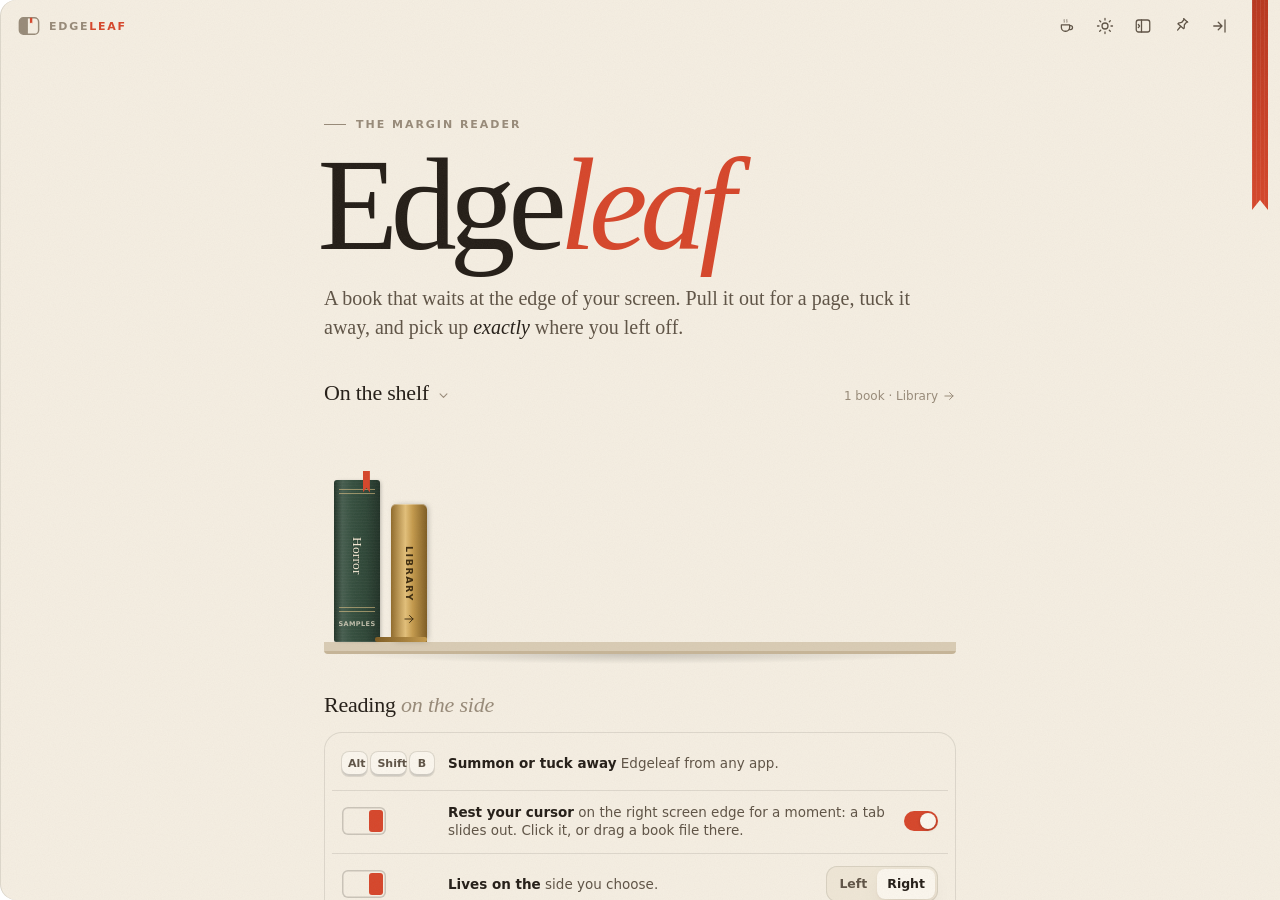
==== demo/index.html @ 9bbd7984 "Update the download page" ====
<!doctype html>
<html lang="en" data-theme="paper" data-side="right">
  <head>
    <meta charset="UTF-8" />
    <meta name="viewport" content="width=device-width, initial-scale=1.0, maximum-scale=1.0, user-scalable=no, viewport-fit=cover" />
    <title>Edgeleaf</title>
    <script type="module" crossorigin src="./assets/main-D2aW_k7X.js"></script>
    <link rel="modulepreload" crossorigin href="./assets/rolldown-runtime-pP25SEvz.js">
    <link rel="modulepreload" crossorigin href="./assets/core-C9VaBKBY.js">
    <link rel="modulepreload" crossorigin href="./assets/storage-C7EAXqSk.js">
    <link rel="modulepreload" crossorigin href="./assets/formats-CmcJKh4X.js">
    <link rel="modulepreload" crossorigin href="./assets/dom-D9l9Ei25.js">
    <link rel="modulepreload" crossorigin href="./assets/about-C8bL1WSp.js">
    <link rel="modulepreload" crossorigin href="./assets/patron-Dnw6LxC4.js">
    <link rel="modulepreload" crossorigin href="./assets/icons-CQrTXC9j.js">
    <link rel="modulepreload" crossorigin href="./assets/sheet-BATrugT4.js">
    <link rel="modulepreload" crossorigin href="./assets/notes-C8BKsj78.js">
    <link rel="modulepreload" crossorigin href="./assets/stats-By4av2rz.js">
    <link rel="modulepreload" crossorigin href="./assets/touch-BiBDGWhZ.js">
    <link rel="modulepreload" crossorigin href="./assets/details-BLlcGK8v.js">
    <link rel="modulepreload" crossorigin href="./assets/settings-DjMs1Lae.js">
    <link rel="modulepreload" crossorigin href="./assets/ambient-C2qj6bxr.js">
    <link rel="modulepreload" crossorigin href="./assets/edits-D3hLb9QR.js">
    <link rel="stylesheet" crossorigin href="./assets/main-reqnDxRO.css">
  </head>
  <body>
    <div class="app">
      <div class="view view-home"></div>
      <div class="view view-library" hidden></div>
      <div class="view view-reader" hidden></div>
      <div class="veil" aria-hidden="true">
        <div class="veil-frame">
          <div class="veil-book"><span></span><span></span><span></span></div>
          <div class="veil-title">Let go to shelve it</div>
          <div class="veil-sub">EPUB · PDF · TXT</div>
        </div>
      </div>
      <div class="toasts"></div>
      <div class="grip" title="Drag to resize · double-click for ⅓"><span class="grip-label"></span></div>
    </div>
  </body>
</html>
---- demo/assets/main-reqnDxRO.css ----
@font-face{font-family:Fraunces Variable;font-style:normal;font-display:swap;font-weight:100 900;src:url(./fraunces-vietnamese-full-normal-7BpKI3vF.woff2)format("woff2-variations");unicode-range:U+102-103,U+110-111,U+128-129,U+168-169,U+1A0-1A1,U+1AF-1B0,U+300-301,U+303-304,U+308-309,U+323,U+329,U+1EA0-1EF9,U+20AB}@font-face{font-family:Fraunces Variable;font-style:normal;font-display:swap;font-weight:100 900;src:url(./fraunces-latin-ext-full-normal-YHFkNujK.woff2)format("woff2-variations");unicode-range:U+100-2BA,U+2BD-2C5,U+2C7-2CC,U+2CE-2D7,U+2DD-2FF,U+304,U+308,U+329,U+1D00-1DBF,U+1E00-1E9F,U+1EF2-1EFF,U+2020,U+20A0-20AB,U+20AD-20C0,U+2113,U+2C60-2C7F,U+A720-A7FF}@font-face{font-family:Fraunces Variable;font-style:normal;font-display:swap;font-weight:100 900;src:url(./fraunces-latin-full-normal-CFFu7zhK.woff2)format("woff2-variations");unicode-range:U+??,U+131,U+152-153,U+2BB-2BC,U+2C6,U+2DA,U+2DC,U+304,U+308,U+329,U+2000-206F,U+20AC,U+2122,U+2191,U+2193,U+2212,U+2215,U+FEFF,U+FFFD}@font-face{font-family:Fraunces Variable;font-style:italic;font-display:swap;font-weight:100 900;src:url(./fraunces-vietnamese-full-italic-BHALq22K.woff2)format("woff2-variations");unicode-range:U+102-103,U+110-111,U+128-129,U+168-169,U+1A0-1A1,U+1AF-1B0,U+300-301,U+303-304,U+308-309,U+323,U+329,U+1EA0-1EF9,U+20AB}@font-face{font-family:Fraunces Variable;font-style:italic;font-display:swap;font-weight:100 900;src:url(./fraunces-latin-ext-full-italic-B8-t4Nou.woff2)format("woff2-variations");unicode-range:U+100-2BA,U+2BD-2C5,U+2C7-2CC,U+2CE-2D7,U+2DD-2FF,U+304,U+308,U+329,U+1D00-1DBF,U+1E00-1E9F,U+1EF2-1EFF,U+2020,U+20A0-20AB,U+20AD-20C0,U+2113,U+2C60-2C7F,U+A720-A7FF}@font-face{font-family:Fraunces Variable;font-style:italic;font-display:swap;font-weight:100 900;src:url(./fraunces-latin-full-italic-D2JnYqd-.woff2)format("woff2-variations");unicode-range:U+??,U+131,U+152-153,U+2BB-2BC,U+2C6,U+2DA,U+2DC,U+304,U+308,U+329,U+2000-206F,U+20AC,U+2122,U+2191,U+2193,U+2212,U+2215,U+FEFF,U+FFFD}@font-face{font-family:Literata Variable;font-style:normal;font-display:swap;font-weight:200 900;src:url(./literata-cyrillic-ext-wght-normal-CGKlZYBf.woff2)format("woff2-variations");unicode-range:U+460-52F,U+1C80-1C8A,U+20B4,U+2DE0-2DFF,U+A640-A69F,U+FE2E-FE2F}@font-face{font-family:Literata Variable;font-style:normal;font-display:swap;font-weight:200 900;src:url(./literata-cyrillic-wght-normal-DLqwHbi6.woff2)format("woff2-variations");unicode-range:U+301,U+400-45F,U+490-491,U+4B0-4B1,U+2116}@font-face{font-family:Literata Variable;font-style:normal;font-display:swap;font-weight:200 900;src:url(./literata-greek-ext-wght-normal-e3e57Shi.woff2)format("woff2-variations");unicode-range:U+1F??}@font-face{font-family:Literata Variable;font-style:normal;font-display:swap;font-weight:200 900;src:url(./literata-greek-wght-normal-CO1l-giJ.woff2)format("woff2-variations");unicode-range:U+370-377,U+37A-37F,U+384-38A,U+38C,U+38E-3A1,U+3A3-3FF}@font-face{font-family:Literata Variable;font-style:normal;font-display:swap;font-weight:200 900;src:url(./literata-vietnamese-wght-normal-LcSrhZ7T.woff2)format("woff2-variations");unicode-range:U+102-103,U+110-111,U+128-129,U+168-169,U+1A0-1A1,U+1AF-1B0,U+300-301,U+303-304,U+308-309,U+323,U+329,U+1EA0-1EF9,U+20AB}@font-face{font-family:Literata Variable;font-style:normal;font-display:swap;font-weight:200 900;src:url(./literata-latin-ext-wght-normal-BnEbWgdZ.woff2)format("woff2-variations");unicode-range:U+100-2BA,U+2BD-2C5,U+2C7-2CC,U+2CE-2D7,U+2DD-2FF,U+304,U+308,U+329,U+1D00-1DBF,U+1E00-1E9F,U+1EF2-1EFF,U+2020,U+20A0-20AB,U+20AD-20C0,U+2113,U+2C60-2C7F,U+A720-A7FF}@font-face{font-family:Literata Variable;font-style:normal;font-display:swap;font-weight:200 900;src:url(./literata-latin-wght-normal-DLxlUchJ.woff2)format("woff2-variations");unicode-range:U+??,U+131,U+152-153,U+2BB-2BC,U+2C6,U+2DA,U+2DC,U+304,U+308,U+329,U+2000-206F,U+20AC,U+2122,U+2191,U+2193,U+2212,U+2215,U+FEFF,U+FFFD}@font-face{font-family:Literata Variable;font-style:italic;font-display:swap;font-weight:200 900;src:url(./literata-cyrillic-ext-wght-italic-DrMGjC4f.woff2)format("woff2-variations");unicode-range:U+460-52F,U+1C80-1C8A,U+20B4,U+2DE0-2DFF,U+A640-A69F,U+FE2E-FE2F}@font-face{font-family:Literata Variable;font-style:italic;font-display:swap;font-weight:200 900;src:url(./literata-cyrillic-wght-italic-C2hF6zFe.woff2)format("woff2-variations");unicode-range:U+301,U+400-45F,U+490-491,U+4B0-4B1,U+2116}@font-face{font-family:Literata Variable;font-style:italic;font-display:swap;font-weight:200 900;src:url(./literata-greek-ext-wght-italic-f6xT_0ee.woff2)format("woff2-variations");unicode-range:U+1F??}@font-face{font-family:Literata Variable;font-style:italic;font-display:swap;font-weight:200 900;src:url(./literata-greek-wght-italic-9BAkQpca.woff2)format("woff2-variations");unicode-range:U+370-377,U+37A-37F,U+384-38A,U+38C,U+38E-3A1,U+3A3-3FF}@font-face{font-family:Literata Variable;font-style:italic;font-display:swap;font-weight:200 900;src:url(./literata-vietnamese-wght-italic-LyOFdRXZ.woff2)format("woff2-variations");unicode-range:U+102-103,U+110-111,U+128-129,U+168-169,U+1A0-1A1,U+1AF-1B0,U+300-301,U+303-304,U+308-309,U+323,U+329,U+1EA0-1EF9,U+20AB}@font-face{font-family:Literata Variable;font-style:italic;font-display:swap;font-weight:200 900;src:url(./literata-latin-ext-wght-italic-CC1SwlwQ.woff2)format("woff2-variations");unicode-range:U+100-2BA,U+2BD-2C5,U+2C7-2CC,U+2CE-2D7,U+2DD-2FF,U+304,U+308,U+329,U+1D00-1DBF,U+1E00-1E9F,U+1EF2-1EFF,U+2020,U+20A0-20AB,U+20AD-20C0,U+2113,U+2C60-2C7F,U+A720-A7FF}@font-face{font-family:Literata Variable;font-style:italic;font-display:swap;font-weight:200 900;src:url(./literata-latin-wght-italic-Bm_GJfSc.woff2)format("woff2-variations");unicode-range:U+??,U+131,U+152-153,U+2BB-2BC,U+2C6,U+2DA,U+2DC,U+304,U+308,U+329,U+2000-206F,U+20AC,U+2122,U+2191,U+2193,U+2212,U+2215,U+FEFF,U+FFFD}@font-face{font-family:Newsreader Variable;font-style:normal;font-display:swap;font-weight:200 800;src:url(./newsreader-vietnamese-wght-normal-Czsa-EzN.woff2)format("woff2-variations");unicode-range:U+102-103,U+110-111,U+128-129,U+168-169,U+1A0-1A1,U+1AF-1B0,U+300-301,U+303-304,U+308-309,U+323,U+329,U+1EA0-1EF9,U+20AB}@font-face{font-family:Newsreader Variable;font-style:normal;font-display:swap;font-weight:200 800;src:url(./newsreader-latin-ext-wght-normal-C-3rgBeH.woff2)format("woff2-variations");unicode-range:U+100-2BA,U+2BD-2C5,U+2C7-2CC,U+2CE-2D7,U+2DD-2FF,U+304,U+308,U+329,U+1D00-1DBF,U+1E00-1E9F,U+1EF2-1EFF,U+2020,U+20A0-20AB,U+20AD-20C0,U+2113,U+2C60-2C7F,U+A720-A7FF}@font-face{font-family:Newsreader Variable;font-style:normal;font-display:swap;font-weight:200 800;src:url(./newsreader-latin-wght-normal-CCVVNp6i.woff2)format("woff2-variations");unicode-range:U+??,U+131,U+152-153,U+2BB-2BC,U+2C6,U+2DA,U+2DC,U+304,U+308,U+329,U+2000-206F,U+20AC,U+2122,U+2191,U+2193,U+2212,U+2215,U+FEFF,U+FFFD}@font-face{font-family:Newsreader Variable;font-style:italic;font-display:swap;font-weight:200 800;src:url(./newsreader-vietnamese-wght-italic-xAqemagA.woff2)format("woff2-variations");unicode-range:U+102-103,U+110-111,U+128-129,U+168-169,U+1A0-1A1,U+1AF-1B0,U+300-301,U+303-304,U+308-309,U+323,U+329,U+1EA0-1EF9,U+20AB}@font-face{font-family:Newsreader Variable;font-style:italic;font-display:swap;font-weight:200 800;src:url(./newsreader-latin-ext-wght-italic-DFS986qL.woff2)format("woff2-variations");unicode-range:U+100-2BA,U+2BD-2C5,U+2C7-2CC,U+2CE-2D7,U+2DD-2FF,U+304,U+308,U+329,U+1D00-1DBF,U+1E00-1E9F,U+1EF2-1EFF,U+2020,U+20A0-20AB,U+20AD-20C0,U+2113,U+2C60-2C7F,U+A720-A7FF}@font-face{font-family:Newsreader Variable;font-style:italic;font-display:swap;font-weight:200 800;src:url(./newsreader-latin-wght-italic-Bxi8ein9.woff2)format("woff2-variations");unicode-range:U+??,U+131,U+152-153,U+2BB-2BC,U+2C6,U+2DA,U+2DC,U+304,U+308,U+329,U+2000-206F,U+20AC,U+2122,U+2191,U+2193,U+2212,U+2215,U+FEFF,U+FFFD}@font-face{font-family:Instrument Sans Variable;font-style:normal;font-display:swap;font-weight:400 700;src:url(./instrument-sans-latin-ext-wght-normal-B5bTHO_g.woff2)format("woff2-variations");unicode-range:U+100-2BA,U+2BD-2C5,U+2C7-2CC,U+2CE-2D7,U+2DD-2FF,U+304,U+308,U+329,U+1D00-1DBF,U+1E00-1E9F,U+1EF2-1EFF,U+2020,U+20A0-20AB,U+20AD-20C0,U+2113,U+2C60-2C7F,U+A720-A7FF}@font-face{font-family:Instrument Sans Variable;font-style:normal;font-display:swap;font-weight:400 700;src:url(./instrument-sans-latin-wght-normal-BbzFLZTg.woff2)format("woff2-variations");unicode-range:U+??,U+131,U+152-153,U+2BB-2BC,U+2C6,U+2DA,U+2DC,U+304,U+308,U+329,U+2000-206F,U+20AC,U+2122,U+2191,U+2193,U+2212,U+2215,U+FEFF,U+FFFD}@font-face{font-family:Courier Prime;font-style:normal;font-display:swap;font-weight:400;src:url(./courier-prime-latin-400-normal-BbyBr73r.woff2)format("woff2"),url(./courier-prime-latin-400-normal-BAlbUm6l.woff)format("woff")}@font-face{font-family:Courier Prime;font-style:italic;font-display:swap;font-weight:400;src:url(./courier-prime-latin-400-italic-CaR7PCvg.woff2)format("woff2"),url(./courier-prime-latin-400-italic-GR5bBv_9.woff)format("woff")}@font-face{font-family:Courier Prime;font-style:normal;font-display:swap;font-weight:700;src:url(./courier-prime-latin-700-normal-D1YCjmaD.woff2)format("woff2"),url(./courier-prime-latin-700-normal-CVvp4Sof.woff)format("woff")}@font-face{font-family:Shippori Mincho;font-style:normal;font-display:swap;font-weight:700;src:url(./shippori-mincho-latin-700-normal-DHcmzUO5.woff2)format("woff2"),url(./shippori-mincho-latin-700-normal-CkoCYOiI.woff)format("woff")}@font-face{font-family:Old Standard TT;font-style:normal;font-display:swap;font-weight:400;src:url(./old-standard-tt-latin-400-normal-CksAFory.woff2)format("woff2"),url(./old-standard-tt-latin-400-normal-CEoEX30F.woff)format("woff")}@font-face{font-family:Old Standard TT;font-style:italic;font-display:swap;font-weight:400;src:url(./old-standard-tt-latin-400-italic-CCwC87fu.woff2)format("woff2"),url(./old-standard-tt-latin-400-italic-CQu5L45y.woff)format("woff")}@font-face{font-family:Old Standard TT;font-style:normal;font-display:swap;font-weight:700;src:url(./old-standard-tt-latin-700-normal-DLkH_MDP.woff2)format("woff2"),url(./old-standard-tt-latin-700-normal-Bw7EIiLL.woff)format("woff")}@font-face{font-family:Cormorant Garamond Variable;font-style:normal;font-display:swap;font-weight:300 700;src:url(./cormorant-garamond-cyrillic-ext-wght-normal-Bg62sWL9.woff2)format("woff2-variations");unicode-range:U+460-52F,U+1C80-1C8A,U+20B4,U+2DE0-2DFF,U+A640-A69F,U+FE2E-FE2F}@font-face{font-family:Cormorant Garamond Variable;font-style:normal;font-display:swap;font-weight:300 700;src:url(./cormorant-garamond-cyrillic-wght-normal-BWCqVJN0.woff2)format("woff2-variations");unicode-range:U+301,U+400-45F,U+490-491,U+4B0-4B1,U+2116}@font-face{font-family:Cormorant Garamond Variable;font-style:normal;font-display:swap;font-weight:300 700;src:url(./cormorant-garamond-vietnamese-wght-normal-CDLFB6hb.woff2)format("woff2-variations");unicode-range:U+102-103,U+110-111,U+128-129,U+168-169,U+1A0-1A1,U+1AF-1B0,U+300-301,U+303-304,U+308-309,U+323,U+329,U+1EA0-1EF9,U+20AB}@font-face{font-family:Cormorant Garamond Variable;font-style:normal;font-display:swap;font-weight:300 700;src:url(./cormorant-garamond-latin-ext-wght-normal-ltf1AbuM.woff2)format("woff2-variations");unicode-range:U+100-2BA,U+2BD-2C5,U+2C7-2CC,U+2CE-2D7,U+2DD-2FF,U+304,U+308,U+329,U+1D00-1DBF,U+1E00-1E9F,U+1EF2-1EFF,U+2020,U+20A0-20AB,U+20AD-20C0,U+2113,U+2C60-2C7F,U+A720-A7FF}@font-face{font-family:Cormorant Garamond Variable;font-style:normal;font-display:swap;font-weight:300 700;src:url(./cormorant-garamond-latin-wght-normal-CUoBjw-S.woff2)format("woff2-variations");unicode-range:U+??,U+131,U+152-153,U+2BB-2BC,U+2C6,U+2DA,U+2DC,U+304,U+308,U+329,U+2000-206F,U+20AC,U+2122,U+2191,U+2193,U+2212,U+2215,U+FEFF,U+FFFD}@font-face{font-family:Cormorant Garamond Variable;font-style:italic;font-display:swap;font-weight:300 700;src:url(./cormorant-garamond-cyrillic-ext-wght-italic-1rG_WyvK.woff2)format("woff2-variations");unicode-range:U+460-52F,U+1C80-1C8A,U+20B4,U+2DE0-2DFF,U+A640-A69F,U+FE2E-FE2F}@font-face{font-family:Cormorant Garamond Variable;font-style:italic;font-display:swap;font-weight:300 700;src:url(./cormorant-garamond-cyrillic-wght-italic-C5ZlGLFt.woff2)format("woff2-variations");unicode-range:U+301,U+400-45F,U+490-491,U+4B0-4B1,U+2116}@font-face{font-family:Cormorant Garamond Variable;font-style:italic;font-display:swap;font-weight:300 700;src:url(./cormorant-garamond-vietnamese-wght-italic-1M78L1Br.woff2)format("woff2-variations");unicode-range:U+102-103,U+110-111,U+128-129,U+168-169,U+1A0-1A1,U+1AF-1B0,U+300-301,U+303-304,U+308-309,U+323,U+329,U+1EA0-1EF9,U+20AB}@font-face{font-family:Cormorant Garamond Variable;font-style:italic;font-display:swap;font-weight:300 700;src:url(./cormorant-garamond-latin-ext-wght-italic-PWzi_-0y.woff2)format("woff2-variations");unicode-range:U+100-2BA,U+2BD-2C5,U+2C7-2CC,U+2CE-2D7,U+2DD-2FF,U+304,U+308,U+329,U+1D00-1DBF,U+1E00-1E9F,U+1EF2-1EFF,U+2020,U+20A0-20AB,U+20AD-20C0,U+2113,U+2C60-2C7F,U+A720-A7FF}@font-face{font-family:Cormorant Garamond Variable;font-style:italic;font-display:swap;font-weight:300 700;src:url(./cormorant-garamond-latin-wght-italic-C-nL33vl.woff2)format("woff2-variations");unicode-range:U+??,U+131,U+152-153,U+2BB-2BC,U+2C6,U+2DA,U+2DC,U+304,U+308,U+329,U+2000-206F,U+20AC,U+2122,U+2191,U+2193,U+2212,U+2215,U+FEFF,U+FFFD}@font-face{font-family:EB Garamond Variable;font-style:normal;font-display:swap;font-weight:400 800;src:url(./eb-garamond-cyrillic-ext-wght-normal-Bt3rCdHq.woff2)format("woff2-variations");unicode-range:U+460-52F,U+1C80-1C8A,U+20B4,U+2DE0-2DFF,U+A640-A69F,U+FE2E-FE2F}@font-face{font-family:EB Garamond Variable;font-style:normal;font-display:swap;font-weight:400 800;src:url(./eb-garamond-cyrillic-wght-normal-DBa2mnKT.woff2)format("woff2-variations");unicode-range:U+301,U+400-45F,U+490-491,U+4B0-4B1,U+2116}@font-face{font-family:EB Garamond Variable;font-style:normal;font-display:swap;font-weight:400 800;src:url(./eb-garamond-greek-ext-wght-normal-CW-BywWH.woff2)format("woff2-variations");unicode-range:U+1F??}@font-face{font-family:EB Garamond Variable;font-style:normal;font-display:swap;font-weight:400 800;src:url(./eb-garamond-greek-wght-normal-DCPER7xl.woff2)format("woff2-variations");unicode-range:U+370-377,U+37A-37F,U+384-38A,U+38C,U+38E-3A1,U+3A3-3FF}@font-face{font-family:EB Garamond Variable;font-style:normal;font-display:swap;font-weight:400 800;src:url(./eb-garamond-vietnamese-wght-normal-DvUmmjCN.woff2)format("woff2-variations");unicode-range:U+102-103,U+110-111,U+128-129,U+168-169,U+1A0-1A1,U+1AF-1B0,U+300-301,U+303-304,U+308-309,U+323,U+329,U+1EA0-1EF9,U+20AB}@font-face{font-family:EB Garamond Variable;font-style:normal;font-display:swap;font-weight:400 800;src:url(./eb-garamond-latin-ext-wght-normal-B6IpcvL2.woff2)format("woff2-variations");unicode-range:U+100-2BA,U+2BD-2C5,U+2C7-2CC,U+2CE-2D7,U+2DD-2FF,U+304,U+308,U+329,U+1D00-1DBF,U+1E00-1E9F,U+1EF2-1EFF,U+2020,U+20A0-20AB,U+20AD-20C0,U+2113,U+2C60-2C7F,U+A720-A7FF}@font-face{font-family:EB Garamond Variable;font-style:normal;font-display:swap;font-weight:400 800;src:url(./eb-garamond-latin-wght-normal-CRpggXlh.woff2)format("woff2-variations");unicode-range:U+??,U+131,U+152-153,U+2BB-2BC,U+2C6,U+2DA,U+2DC,U+304,U+308,U+329,U+2000-206F,U+20AC,U+2122,U+2191,U+2193,U+2212,U+2215,U+FEFF,U+FFFD}@font-face{font-family:EB Garamond Variable;font-style:italic;font-display:swap;font-weight:400 800;src:url(./eb-garamond-cyrillic-ext-wght-italic-Ba0fXTjv.woff2)format("woff2-variations");unicode-range:U+460-52F,U+1C80-1C8A,U+20B4,U+2DE0-2DFF,U+A640-A69F,U+FE2E-FE2F}@font-face{font-family:EB Garamond Variable;font-style:italic;font-display:swap;font-weight:400 800;src:url(./eb-garamond-cyrillic-wght-italic-Cini1BOa.woff2)format("woff2-variations");unicode-range:U+301,U+400-45F,U+490-491,U+4B0-4B1,U+2116}@font-face{font-family:EB Garamond Variable;font-style:italic;font-display:swap;font-weight:400 800;src:url(./eb-garamond-greek-ext-wght-italic-nvsmRjVx.woff2)format("woff2-variations");unicode-range:U+1F??}@font-face{font-family:EB Garamond Variable;font-style:italic;font-display:swap;font-weight:400 800;src:url(./eb-garamond-greek-wght-italic-Dc0bJcw6.woff2)format("woff2-variations");unicode-range:U+370-377,U+37A-37F,U+384-38A,U+38C,U+38E-3A1,U+3A3-3FF}@font-face{font-family:EB Garamond Variable;font-style:italic;font-display:swap;font-weight:400 800;src:url(./eb-garamond-vietnamese-wght-italic-2ii8blLS.woff2)format("woff2-variations");unicode-range:U+102-103,U+110-111,U+128-129,U+168-169,U+1A0-1A1,U+1AF-1B0,U+300-301,U+303-304,U+308-309,U+323,U+329,U+1EA0-1EF9,U+20AB}@font-face{font-family:EB Garamond Variable;font-style:italic;font-display:swap;font-weight:400 800;src:url(./eb-garamond-latin-ext-wght-italic-CYvIfuu9.woff2)format("woff2-variations");unicode-range:U+100-2BA,U+2BD-2C5,U+2C7-2CC,U+2CE-2D7,U+2DD-2FF,U+304,U+308,U+329,U+1D00-1DBF,U+1E00-1E9F,U+1EF2-1EFF,U+2020,U+20A0-20AB,U+20AD-20C0,U+2113,U+2C60-2C7F,U+A720-A7FF}@font-face{font-family:EB Garamond Variable;font-style:italic;font-display:swap;font-weight:400 800;src:url(./eb-garamond-latin-wght-italic-AvGrCMCN.woff2)format("woff2-variations");unicode-range:U+??,U+131,U+152-153,U+2BB-2BC,U+2C6,U+2DA,U+2DC,U+304,U+308,U+329,U+2000-206F,U+20AC,U+2122,U+2191,U+2193,U+2212,U+2215,U+FEFF,U+FFFD}@font-face{font-family:Oswald Variable;font-style:normal;font-display:swap;font-weight:200 700;src:url(./oswald-cyrillic-ext-wght-normal-DLWmRmaW.woff2)format("woff2-variations");unicode-range:U+460-52F,U+1C80-1C8A,U+20B4,U+2DE0-2DFF,U+A640-A69F,U+FE2E-FE2F}@font-face{font-family:Oswald Variable;font-style:normal;font-display:swap;font-weight:200 700;src:url(./oswald-cyrillic-wght-normal-C8sJyxwB.woff2)format("woff2-variations");unicode-range:U+301,U+400-45F,U+490-491,U+4B0-4B1,U+2116}@font-face{font-family:Oswald Variable;font-style:normal;font-display:swap;font-weight:200 700;src:url(./oswald-vietnamese-wght-normal-Tdf5mmdl.woff2)format("woff2-variations");unicode-range:U+102-103,U+110-111,U+128-129,U+168-169,U+1A0-1A1,U+1AF-1B0,U+300-301,U+303-304,U+308-309,U+323,U+329,U+1EA0-1EF9,U+20AB}@font-face{font-family:Oswald Variable;font-style:normal;font-display:swap;font-weight:200 700;src:url(./oswald-latin-ext-wght-normal-Dj_1K-Kw.woff2)format("woff2-variations");unicode-range:U+100-2BA,U+2BD-2C5,U+2C7-2CC,U+2CE-2D7,U+2DD-2FF,U+304,U+308,U+329,U+1D00-1DBF,U+1E00-1E9F,U+1EF2-1EFF,U+2020,U+20A0-20AB,U+20AD-20C0,U+2113,U+2C60-2C7F,U+A720-A7FF}@font-face{font-family:Oswald Variable;font-style:normal;font-display:swap;font-weight:200 700;src:url(./oswald-latin-wght-normal-CzS3kehr.woff2)format("woff2-variations");unicode-range:U+??,U+131,U+152-153,U+2BB-2BC,U+2C6,U+2DA,U+2DC,U+304,U+308,U+329,U+2000-206F,U+20AC,U+2122,U+2191,U+2193,U+2212,U+2215,U+FEFF,U+FFFD}:root{--display:"Fraunces Variable", "Iowan Old Style", Georgia, serif;--ui:"Instrument Sans Variable", -apple-system, "Segoe UI", system-ui, sans-serif;--read-font:"Literata Variable", Georgia, serif;--read-size:18px;--read-leading:1.6;--ease-out:cubic-bezier(.16, 1, .3, 1);--ease-in:cubic-bezier(.7, 0, .84, 0);--radius:16px;--bar-h:52px;--bg:#f5efe3;--bg-2:#efe7d7;--surface:#fbf7ef;--ink:#221c16;--ink-2:#5d5245;--ink-3:#978a79;--line:#221c161c;--line-2:#221c1633;--accent:#d6452a;--accent-2:#b8361e;--accent-soft:#d6452a1f;--on-accent:#fff8f0;--shelf:#d9ccb5;--shelf-edge:#c6b598;--shadow:0 1px 2px #3c28140f, 0 8px 24px -8px #3c28142e;--shadow-lg:0 2px 6px #3c281414, 0 24px 60px -16px #3c281459;--grain-opacity:.07;--selection:#d6452a33;--lightningcss-light:initial;--lightningcss-dark: ;color-scheme:light}[data-theme=sepia]{--bg:#ecdfc4;--bg-2:#e4d4b5;--surface:#f4e9d2;--ink:#36271a;--ink-2:#6a5236;--ink-3:#9c8563;--line:#36271a21;--line-2:#36271a3d;--accent:#b5412a;--accent-2:#963320;--accent-soft:#b5412a21;--shelf:#cdb58c;--shelf-edge:#b89c6d;--selection:#b5412a38}[data-theme=dusk]{--bg:#1d1916;--bg-2:#241f1b;--surface:#2a2420;--ink:#ebe1d1;--ink-2:#b6a792;--ink-3:#7d705f;--line:#ebe1d117;--line-2:#ebe1d12e;--accent:#f0694a;--accent-2:#ff8466;--accent-soft:#f0694a24;--on-accent:#1d1916;--shelf:#3a322b;--shelf-edge:#2b2520;--shadow:0 1px 2px #0000004d, 0 8px 24px -8px #0009;--shadow-lg:0 2px 6px #00000059, 0 24px 60px -16px #000000bf;--grain-opacity:.05;--selection:#f0694a47;--lightningcss-light: ;--lightningcss-dark:initial;color-scheme:dark}[data-theme=night]{--bg:#0c0c0e;--bg-2:#131316;--surface:#17171b;--ink:#d9d6cf;--ink-2:#9d9990;--ink-3:#65625c;--line:#d9d6cf14;--line-2:#d9d6cf29;--accent:#ff7757;--accent-2:#ff9377;--accent-soft:#ff775721;--on-accent:#0c0c0e;--shelf:#26262b;--shelf-edge:#1b1b1f;--shadow:0 1px 2px #0006, 0 8px 24px -8px #000c;--shadow-lg:0 2px 6px #00000080, 0 24px 60px -16px #000000e6;--grain-opacity:.04;--selection:#ff775742;--lightningcss-light: ;--lightningcss-dark:initial;color-scheme:dark}[data-theme=library]{--bg:#1d3026;--bg-2:#22382c;--surface:#27402f;--ink:#e8dfc8;--ink-2:#b9b08f;--ink-3:#848069;--line:#e8dfc81a;--line-2:#e8dfc833;--accent:#c9a24b;--accent-2:#ddb862;--accent-soft:#c9a24b29;--on-accent:#1d3026;--shelf:#4a3424;--shelf-edge:#36251a;--shadow:0 1px 2px #0000004d, 0 8px 24px -8px #0009;--shadow-lg:0 2px 6px #00000059, 0 24px 60px -16px #000000b3;--grain-opacity:.06;--selection:#c9a24b4d;--lightningcss-light: ;--lightningcss-dark:initial;color-scheme:dark}[data-theme=manga]{--bg:#f2f1ec;--bg-2:#e8e7e1;--surface:#fbfbf8;--ink:#000;--ink-2:#3a3a3a;--ink-3:#85857f;--line:#00000024;--line-2:#0000004d;--accent:#c8102e;--accent-2:#a50d26;--accent-soft:#c8102e1a;--on-accent:#fff;--shelf:#cfcfc8;--shelf-edge:#a9a9a1;--shadow:0 0 0 1.5px #000;--shadow-lg:0 0 0 1.5px #000, 4px 4px 0 #000000d9;--grain-opacity:0;--selection:#c8102e29;--tone:radial-gradient(circle, #0003 .9px, transparent 1.25px) 0 0 / 5px 5px;--lightningcss-light:initial;--lightningcss-dark: ;color-scheme:light}[data-theme=rain]{--bg:#e6edf0;--bg-2:#dde6ea;--surface:#f0f5f6;--ink:#24303a;--ink-2:#4c5c66;--ink-3:#74838b;--line:#24303a1c;--line-2:#24303a33;--accent:#3f6c78;--accent-2:#335a66;--accent-soft:#3f6c7821;--on-accent:#f0f5f6;--shelf:#c9d4d8;--shelf-edge:#b2c0c5;--shadow:0 1px 2px #1e323c12, 0 8px 24px -8px #1e323c33;--shadow-lg:0 2px 6px #1e323c17, 0 24px 60px -16px #1e323c5c;--grain-opacity:.05;--selection:#3f6c7838;--lightningcss-light:initial;--lightningcss-dark: ;color-scheme:light}[data-theme=typewriter]{--bg:#f4f1ea;--bg-2:#ebe7dc;--surface:#fbf9f4;--ink:#1d1b19;--ink-2:#4e4a43;--ink-3:#847e73;--line:#1d1b191f;--line-2:#1d1b1938;--accent:#b3261e;--accent-2:#921d16;--accent-soft:#b3261e1a;--on-accent:#fbf9f4;--shelf:#d8d1c2;--shelf-edge:#c2b9a6;--grain-opacity:.06;--selection:#b3261e29;--edition-read-font:"Courier Prime", "Courier New", monospace;--lightningcss-light:initial;--lightningcss-dark: ;color-scheme:light}[data-theme=nighttrain]{--bg:#121821;--bg-2:#18202b;--surface:#1c2430;--ink:#e7ddc8;--ink-2:#b3a993;--ink-3:#847d6d;--line:#e7ddc817;--line-2:#e7ddc82e;--accent:#e8a35c;--accent-2:#f2b673;--accent-soft:#e8a35c26;--on-accent:#121821;--shelf:#3a2a20;--shelf-edge:#2a1e17;--shadow:0 1px 2px #00000059, 0 8px 24px -8px #000000b3;--shadow-lg:0 2px 6px #0006, 0 24px 60px -16px #000c;--grain-opacity:.04;--selection:#e8a35c42;--lightningcss-light: ;--lightningcss-dark:initial;color-scheme:dark}[data-theme=woodblock]{--bg:#f3ecda;--bg-2:#ebe1c9;--surface:#f8f3e6;--ink:#1f1d24;--ink-2:#4d4a52;--ink-3:#847a64;--line:#1f1d241c;--line-2:#1f1d2433;--accent:#2f4f7f;--accent-2:#233d63;--accent-soft:#2f4f7f21;--on-accent:#f8f3e6;--seal:#c23a26;--shelf:#d6c8a6;--shelf-edge:#c0ae86;--grain-opacity:.08;--selection:#2f4f7f33;--lightningcss-light:initial;--lightningcss-dark: ;color-scheme:light}[data-theme=vellum]{--bg:#efe1bf;--bg-2:#e6d4ab;--surface:#f6ecd4;--ink:#3b2414;--ink-2:#6b4c30;--ink-3:#8f7350;--line:#3b241421;--line-2:#3b24143d;--accent:#a8321f;--accent-2:#8a2618;--accent-soft:#a8321f1f;--on-accent:#f6ecd4;--gilt:#c9a24b;--lapis:#24477f;--shelf:#cdb383;--shelf-edge:#b59a68;--grain-opacity:.08;--selection:#a8321f2e;--edition-read-font:"EB Garamond Variable", Georgia, serif;--lightningcss-light:initial;--lightningcss-dark: ;color-scheme:light}[data-theme=pulp]{--bg:#efe0b6;--bg-2:#e6d3a0;--surface:#f7ecd0;--ink:#1b1611;--ink-2:#4a3f30;--ink-3:#85724a;--line:#1b161126;--line-2:#1b16114d;--accent:#c4271c;--accent-2:#a01e15;--accent-soft:#c4271c1f;--on-accent:#f7ecd0;--marker:#f2c230;--shelf:#d3bd85;--shelf-edge:#b9a065;--shadow:0 0 0 1.5px #1b1611;--shadow-lg:0 0 0 1.5px #1b1611, 3px 3px 0 #1b1611;--grain-opacity:0;--selection:#c4271c29;--tone:radial-gradient(circle, #785a1e24 .8px, transparent 1.2px) 0 0 / 6px 6px;--edition-read-font:"Old Standard TT", Georgia, serif;--lightningcss-light:initial;--lightningcss-dark: ;color-scheme:light}[data-theme=rain] .app{background:radial-gradient(4px 5px at 14px 18%, #3f6c7826 98%, transparent), radial-gradient(3px 4px at 21px 38%, #3f6c781f 98%, transparent), radial-gradient(5px 6px at 11px 63%, #3f6c7824 98%, transparent), radial-gradient(3px 4px at 18px 84%, #3f6c781c 98%, transparent), var(--bg)}[data-theme=nighttrain] .app{background:radial-gradient(120% 70% at 18% 0%, #e8a35c29, transparent 60%), var(--bg)}[data-theme=woodblock] .app{background:repeating-linear-gradient(97deg, transparent 0 11px, #96784609 11px 12px), repeating-linear-gradient(3deg, transparent 0 23px, #96784608 23px 24px), var(--bg)}[data-theme=vellum] .app{background:radial-gradient(130% 100% at 50% 40%, transparent 55%, #966e3229), var(--bg)}[data-theme=pulp] .app{background:var(--tone), var(--bg)}*,:before,:after{box-sizing:border-box}html,body{background:0 0;height:100%;margin:0;overflow:hidden}body{font-family:var(--ui);color:var(--ink);-webkit-font-smoothing:antialiased;text-rendering:optimizelegibility;-webkit-user-select:none;user-select:none;cursor:default}::selection{background:var(--selection)}button{font:inherit;color:inherit;cursor:pointer;background:0 0;border:0;padding:0}button:focus-visible,[tabindex]:focus-visible,input:focus-visible{outline:2px solid var(--accent);outline-offset:2px;border-radius:6px}svg{display:block}.app{background:var(--bg);border-radius:0 var(--radius) var(--radius) 0;box-shadow:inset -1px 0 0 var(--line);transition:background-color .5s var(--ease-out), color .5s var(--ease-out);isolation:isolate;position:fixed;inset:0;overflow:hidden}.app:after{content:"";pointer-events:none;z-index:100;opacity:var(--grain-opacity);background-image:url("data:image/svg+xml,%3Csvg xmlns='http://www.w3.org/2000/svg' width='220' height='220'%3E%3Cfilter id='n'%3E%3CfeTurbulence type='fractalNoise' baseFrequency='.85' numOctaves='3' stitchTiles='stitch'/%3E%3CfeColorMatrix values='0 0 0 0 .5 0 0 0 0 .4 0 0 0 0 .3 0 0 0 1.1 0'/%3E%3C/filter%3E%3Crect width='100%25' height='100%25' filter='url(%23n)'/%3E%3C/svg%3E");position:absolute;inset:0}[data-side=right] .app{border-radius:var(--radius) 0 0 var(--radius);box-shadow:inset 1px 0 0 var(--line)}.app{--slide:-1}[data-side=right] .app{--slide:1}.app.entering{animation:panel-in .5s var(--ease-out) both}.app.leaving{animation:panel-out .22s var(--ease-in) .1s both}@keyframes panel-in{0%{transform:translateX(calc(var(--slide) * 44px));opacity:0}}@keyframes panel-out{to{transform:translateX(calc(var(--slide) * 48px));opacity:0}}.app.entering .hero-ribbon,.app.entering .ribbon{transform-origin:top;animation:ribbon-settle .62s var(--ease-out) .26s both}.app.leaving .hero-ribbon,.app.leaving .ribbon{transform-origin:top;animation:ribbon-lift .13s var(--ease-in) both}@keyframes ribbon-settle{0%{transform:scaleY(.08)}62%{transform:scaleY(1.05)}}@keyframes ribbon-lift{to{transform:scaleY(.05)}}[data-side=right] [data-act=tuck] svg{transform:scaleX(-1)}.view{flex-direction:column;display:flex;position:absolute;inset:0}.view[hidden]{display:none}.grip{z-index:70;cursor:ew-resize;touch-action:none;width:7px;position:absolute;top:0;bottom:0;right:0}[data-side=right] .grip{left:0;right:auto}.grip:before{content:"";background:var(--accent);opacity:0;width:1px;transition:opacity .2s;position:absolute;top:0;bottom:0;left:3px}.grip:after{content:"";background:var(--ink-3);opacity:0;border-radius:4px;width:4px;height:36px;margin-top:-18px;transition:opacity .2s,background-color .2s;position:absolute;top:50%;left:1.5px}.grip:hover:before,.resizing .grip:before{opacity:.5}.grip:hover:after,.resizing .grip:after{opacity:.8}.grip.snapped:after{background:var(--accent)}.grip-label{background:var(--ink);color:var(--bg);font:650 12px/1 var(--ui);font-variant-numeric:tabular-nums;white-space:nowrap;opacity:0;pointer-events:none;border-radius:9px;padding:6px 9px;transition:opacity .15s;position:absolute;top:50%;left:14px;translate:0 -50%}[data-side=left] .grip-label{left:auto;right:14px}.resizing .grip-label{opacity:1}.resizing,.resizing *{cursor:ew-resize!important;-webkit-user-select:none!important;user-select:none!important}[data-side=left] .rail{right:7px}.bar{z-index:20;height:var(--bar-h);flex:none;align-items:center;gap:4px;padding:0 44px 0 12px;display:flex;position:relative}.icon-btn{width:34px;height:34px;color:var(--ink-2);transition:background-color .2s, color .2s, transform .2s var(--ease-out);border-radius:10px;place-items:center;display:grid}.icon-btn:hover{background:var(--line);color:var(--ink)}.icon-btn:active{transform:scale(.92)}.icon-btn[aria-pressed=true]{color:var(--accent);background:var(--accent-soft)}.icon-btn svg{width:18px;height:18px}.pin-btn svg{transition:transform .5s var(--ease-out);transform:rotate(40deg)translateY(-1px)}.pin-btn .pin-body{transition:fill .3s}.pin-btn[aria-pressed=true] svg{transform:translateY(1.5px)}.pin-btn[aria-pressed=true] .pin-body{fill:color-mix(in srgb, currentColor 22%, transparent)}.spacer{flex:1}[data-tip]{position:relative}[data-tip]:after{content:attr(data-tip);background:var(--ink);color:var(--bg);font:500 11px/1 var(--ui);letter-spacing:.01em;white-space:nowrap;opacity:0;pointer-events:none;transition:opacity .15s, translate .2s var(--ease-out);z-index:50;border-radius:7px;padding:5px 8px;position:absolute;top:calc(100% + 6px);left:50%;translate:-50% -4px}[data-tip]:hover:after{opacity:1;transition-delay:.45s;translate:-50%}[data-tip-align=end]:after{left:auto;right:0;translate:0 -4px}[data-tip-align=end]:hover:after{translate:0}[data-tip-pos=above]:after{top:auto;bottom:calc(100% + 6px)}.kbd{background:var(--surface);min-width:24px;height:24px;box-shadow:inset 0 -2px 0 var(--line-2), 0 0 0 1px var(--line);font:600 11px/1 var(--ui);color:var(--ink-2);border-radius:7px;place-items:center;padding:0 6px;display:inline-grid}.switch{background:var(--line-2);border-radius:99px;flex:none;width:34px;height:20px;transition:background-color .25s;position:relative}.switch:after{content:"";background:var(--surface);width:16px;height:16px;transition:transform .3s var(--ease-out);border-radius:50%;position:absolute;top:2px;left:2px;box-shadow:0 1px 3px #00000040}.switch[aria-checked=true]{background:var(--accent)}.switch[aria-checked=true]:after{transform:translate(14px)}.seg{background:var(--bg-2);box-shadow:inset 0 0 0 1px var(--line);border-radius:11px;padding:3px;display:flex}.seg button{height:30px;font:550 12.5px/1 var(--ui);color:var(--ink-2);border-radius:8px;flex:1;transition:background-color .2s,color .2s,box-shadow .2s}.seg button[aria-pressed=true]{background:var(--surface);color:var(--ink);box-shadow:var(--shadow)}.toasts{z-index:90;pointer-events:none;justify-items:center;gap:8px;width:calc(100% - 32px);display:grid;position:absolute;bottom:22px;left:50%;translate:-50%}.toast{background:var(--ink);max-width:100%;color:var(--bg);font:500 13px/1.35 var(--ui);box-shadow:var(--shadow-lg);animation:toast-in .4s var(--ease-out) both;border-radius:12px;padding:10px 14px}.toast.with-action{pointer-events:auto;align-items:center;gap:14px;display:flex}.toast-action{font:700 12.5px/1 var(--ui);color:var(--accent-2);letter-spacing:.02em;flex:none}[data-theme=paper] .toast-action,[data-theme=sepia] .toast-action,[data-theme=manga] .toast-action{color:#ffb49f}.toast.out{animation:toast-out .3s var(--ease-in) both}@keyframes toast-in{0%{opacity:0;transform:translateY(12px)scale(.96)}}@keyframes toast-out{to{opacity:0;transform:translateY(8px)}}.menu{z-index:95;background:var(--surface);min-width:190px;box-shadow:var(--shadow-lg), 0 0 0 1px var(--line);animation:pop .18s var(--ease-out) both;border-radius:12px;padding:5px;position:fixed}.menu button{width:100%;font:500 13px/1 var(--ui);text-align:left;border-radius:8px;align-items:center;gap:10px;padding:8px 10px;display:flex}.menu button:hover{background:var(--line)}.menu button.danger{color:var(--accent)}.menu-heading{font:650 10px/1 var(--ui);letter-spacing:.14em;text-transform:uppercase;color:var(--ink-3);padding:8px 10px 4px}.menu-check{color:var(--accent);margin-left:auto;font-weight:700}.menu{max-width:min(300px,100vw - 16px);max-height:min(84vh,640px);overflow-y:auto}.menu hr{background:var(--line);border:0;height:1px;margin:4px 6px}@keyframes pop{0%{opacity:0;transform:scale(.96)translateY(-4px)}}.veil{z-index:80;background:color-mix(in srgb, var(--bg) 82%, transparent);-webkit-backdrop-filter:blur(10px)saturate(1.2);opacity:0;pointer-events:none;transition:opacity .25s var(--ease-out);place-items:center;padding:18px;display:grid;position:absolute;inset:0}.veil.on{opacity:1}.veil-frame{border:1.5px dashed var(--accent);text-align:center;width:100%;height:100%;transition:transform .45s var(--ease-out);border-radius:20px;place-content:center;justify-items:center;gap:18px;display:grid;transform:scale(.97)}.veil.on .veil-frame{transform:none}.veil-book{width:84px;height:108px;animation:1.8s ease-in-out infinite veil-bob;position:relative}.veil-book span{background:var(--surface);box-shadow:var(--shadow);border-left:8px solid var(--accent);border-radius:4px 10px 10px 4px;position:absolute;inset:0}.veil-book span:first-child{opacity:.5;transform:rotate(-9deg)translate(-14px,6px)}.veil-book span:nth-child(2){opacity:.75;transform:rotate(6deg)translate(12px,2px)}@keyframes veil-bob{50%{transform:translateY(-8px)}}.veil-title{font:400 30px/1.05 var(--display);font-variation-settings:"opsz" 144, "SOFT" 100, "WONK" 1;letter-spacing:-.02em}.veil-sub{color:var(--ink-3);letter-spacing:.02em;font-size:13px}@media (prefers-reduced-motion:reduce){*,:before,:after{transition-duration:.001ms!important;animation-duration:.001ms!important}}.menu:has(.menu-choices){min-width:232px}.menu-choices{grid-auto-columns:minmax(0,1fr);grid-auto-flow:column;gap:3px;padding:2px 3px 6px;display:grid}.menu .menu-choices button{font:550 10px/1.1 var(--ui);text-align:center;color:var(--ink-2);border-radius:9px;align-content:start;justify-items:center;gap:6px;padding:8px 2px 7px;display:grid}.menu-choices svg{width:17px;height:17px}.menu .menu-choices.compact button{padding:7px 2px}.menu-icon{width:17px;height:17px;color:var(--ink-3);flex:none;place-items:center;display:grid}.menu-icon svg{width:16px;height:16px}.menu button:hover .menu-icon{color:var(--ink)}.menu button.danger .menu-icon{color:inherit}.menu-label{text-overflow:ellipsis;white-space:nowrap;flex:1;min-width:0;overflow:hidden}.menu-hint{font:500 11px/1 var(--ui);color:var(--ink-3);font-variant-numeric:tabular-nums;flex:none}.menu-hint+.menu-check{margin-left:0}.menu.has-filter{width:250px;max-height:min(64vh,430px)}.menu-filter{z-index:1;border:0;border-bottom:1px solid var(--line);background:var(--surface);width:calc(100% + 10px);font:500 13px/1 var(--ui);color:var(--ink);-webkit-user-select:text;user-select:text;border-radius:12px 12px 0 0;outline:0;margin:-5px -5px 4px;padding:13px 15px 10px;display:block;position:sticky;top:-5px}.menu-filter::placeholder{color:var(--ink-3)}.menu button[hidden],.menu hr[hidden],.menu-heading[hidden],.menu-choices[hidden],.menu-none[hidden]{display:none}.menu-none{font:italic 13.5px/1.2 var(--display);color:var(--ink-3);padding:10px}.menu button:focus-visible{background:var(--line);outline:0}.menu .menu-choices button[aria-checked=true]{background:var(--accent-soft);color:var(--accent)}.hint-slip{left:14px;right:14px;bottom:calc(22px + env(safe-area-inset-bottom,0px));z-index:96;background:var(--surface);max-width:440px;box-shadow:var(--shadow-lg), 0 0 0 1px var(--line);animation:hint-in .5s var(--ease-out) both;transition:opacity .3s, transform .3s var(--ease-out);border-radius:14px;align-items:flex-start;gap:12px;margin-inline:auto;padding:13px 12px 13px 16px;display:flex;position:absolute}.hint-slip.leaving{opacity:0;transform:translateY(10px)}@keyframes hint-in{0%{opacity:0;transform:translateY(16px)}}.hint-ribbon{background:var(--accent);clip-path:polygon(0 0,100% 0,100% 100%,50% 74%,0 100%);flex:none;width:8px;height:18px;margin-top:1px}.hint-slip p{font:450 13.5px/1.45 var(--ui);color:var(--ink-2);flex:1;margin:0}.hint-slip button{color:var(--ink-3);flex:none;font-size:11px}.home-scroll{scrollbar-width:none;flex:1;overflow:clip auto}.home-scroll::-webkit-scrollbar{display:none}.home{--gutter:clamp(32px, 6vw, 44px);padding:4px var(--gutter) 40px;grid-template-columns:minmax(0,1fr);gap:40px;max-width:720px;margin:0 auto;display:grid}.continue-host:empty{display:none}.brand-mark{font:600 11px/1 var(--ui);letter-spacing:.16em;text-transform:uppercase;color:var(--ink-3);align-items:center;gap:9px;padding:0 6px;display:flex}.brand-mark svg{width:22px;height:22px}.brand-mark b{font-weight:inherit;color:var(--accent)}.tip-btn .steam{opacity:.5;transition:opacity .3s,stroke .3s}.tip-btn:hover .steam{stroke:var(--accent);opacity:1;animation:steam 1.8s var(--ease-out) infinite}.tip-btn:hover .steam+.steam{animation-delay:.4s}@keyframes steam{0%{opacity:0;transform:translateY(2px)}45%{opacity:1}to{opacity:0;transform:translateY(-2px)}}@media (prefers-reduced-motion:reduce){.tip-btn:hover .steam{animation:none}}.rise{animation:rise .9s var(--ease-out) both;animation-delay:calc(var(--i,0) * 70ms + 80ms)}@keyframes rise{0%{opacity:0;transform:translateY(14px)}}.hero{padding-top:clamp(28px,7vh,72px);position:relative}.eyebrow{font:600 11px/1 var(--ui);letter-spacing:.18em;text-transform:uppercase;color:var(--ink-3);align-items:center;gap:10px;display:flex}.eyebrow:before{content:"";background:currentColor;width:22px;height:1px}.wordmark{font-family:var(--display);letter-spacing:-.055em;font-variation-settings:"opsz" 144, "SOFT" 100, "WONK" 1;color:var(--ink);margin:18px 0 0 -.05em;font-size:clamp(64px,19vw,132px);font-weight:340;line-height:.86}.wordmark em{color:var(--accent);font-variation-settings:"opsz" 144, "SOFT" 100, "WONK" 1;font-style:italic;font-weight:300}.hero-ribbon{z-index:25;background:linear-gradient(180deg, var(--accent-2), var(--accent));clip-path:polygon(0 0,100% 0,100% 100%,50% calc(100% - 10px),0 100%);transform-origin:top;width:16px;height:210px;animation:ribbon-drop 1.3s var(--ease-out) .25s both;view-transition-name:ribbon;pointer-events:none;position:absolute;top:0;right:12px}.hero-ribbon:after{content:"";background:repeating-linear-gradient(90deg,#ffffff14 0 1px,#0000 1px 4px);position:absolute;inset:0}@keyframes ribbon-drop{0%{transform:scaleY(.15)}60%{transform:scaleY(1.04)}}.lede{max-width:30em;font-family:var(--display);font-variation-settings:"opsz" 24, "SOFT" 50;color:var(--ink-2);text-wrap:pretty;margin:22px 0 0;font-size:clamp(17px,4.2vw,20px);font-weight:360;line-height:1.45}.lede i{color:var(--ink)}.sec-head{justify-content:space-between;align-items:baseline;gap:12px;margin-bottom:16px;display:flex}.sec-head h2{font:400 22px/1 var(--display);font-variation-settings:"opsz" 48, "SOFT" 100;letter-spacing:-.01em;margin:0}.sec-head h2 i{color:var(--ink-3)}.shelf-pick{min-width:0;color:var(--ink);align-items:center;gap:7px;display:inline-flex}.shelf-pick[hidden]{display:none}.shelf-pick h2{text-overflow:ellipsis;white-space:nowrap;min-width:0;padding-bottom:2px;overflow:hidden}.shelf-pick svg{width:15px;height:15px;color:var(--ink-3);transition:transform .35s var(--ease-out), color .2s;flex:none;margin-top:3px}.shelf-pick:hover svg,.shelf-pick:focus-visible svg{color:var(--accent);transform:translateY(2px)}.sec-head .count{font:500 12px/1 var(--ui);color:var(--ink-3);font-variant-numeric:tabular-nums}.continue{background:var(--surface);width:100%;box-shadow:var(--shadow), inset 0 0 0 1px var(--line);text-align:left;transition:transform .35s var(--ease-out), box-shadow .35s var(--ease-out);border-radius:18px;align-items:center;gap:18px;padding:16px 18px 16px 16px;display:flex}.continue:hover{box-shadow:var(--shadow-lg), inset 0 0 0 1px var(--line);transform:translateY(-2px)}.continue:hover .continue-go{background:var(--accent);color:var(--on-accent);transform:translate(2px)}.cover{aspect-ratio:2/3;background:var(--c,#555) center / cover no-repeat;border-radius:3px 6px 6px 3px;flex:none;width:64px;position:relative;overflow:hidden;box-shadow:0 1px 1px #00000026,0 10px 18px -8px #00000073}.cover:before{content:"";background:linear-gradient(90deg,#00000047,#ffffff2e 5%,#0000000f 9%,#0000 16%);position:absolute;inset:0}.cover.typeset{color:#f6ecd9;align-content:space-between;padding:9px 7px 8px 10px;display:grid}.cover.typeset b{font:500 10px/1.1 var(--display);-webkit-hyphens:auto;hyphens:auto;font-variation-settings:"opsz" 24, "SOFT" 100;-webkit-line-clamp:5;-webkit-box-orient:vertical;display:-webkit-box;overflow:hidden}.cover.typeset span{font:600 6.5px/1 var(--ui);letter-spacing:.14em;text-transform:uppercase;opacity:.7;white-space:nowrap;text-overflow:ellipsis;overflow:hidden}.continue-body{flex:1;min-width:0}.continue-label{font:600 10.5px/1 var(--ui);letter-spacing:.16em;text-transform:uppercase;color:var(--accent)}.continue-title{font:400 21px/1.12 var(--display);font-variation-settings:"opsz" 36, "SOFT" 60;letter-spacing:-.01em;-webkit-line-clamp:2;-webkit-box-orient:vertical;margin-top:8px;display:-webkit-box;overflow:hidden}.continue-author{font:italic 400 14px/1.3 var(--display);color:var(--ink-2);white-space:nowrap;text-overflow:ellipsis;margin-top:3px;overflow:hidden}.meter{background:var(--line);border-radius:3px;height:3px;margin-top:12px;overflow:hidden}.meter i{height:100%;width:calc(var(--p) * 100%);background:var(--accent);border-radius:inherit;display:block}.continue-meta{font:500 11.5px/1.3 var(--ui);color:var(--ink-3);font-variant-numeric:tabular-nums;white-space:nowrap;text-overflow:ellipsis;margin-top:8px;overflow:hidden}.continue-go{background:var(--bg-2);width:38px;height:38px;color:var(--ink-2);transition:background-color .3s, color .3s, transform .35s var(--ease-out);border-radius:50%;flex:none;place-items:center;display:grid}.continue-go svg{width:18px;height:18px}.continue-label{white-space:nowrap}@media (max-width:430px){.continue{gap:14px;padding:14px}.continue .cover{width:54px}.continue-go{display:none}.continue-title{font-size:19px}.slot{gap:16px;padding:20px 18px}}.slot{text-align:left;background:radial-gradient(120% 140% at 0% 0%, var(--accent-soft), transparent 55%), var(--bg-2);width:100%;box-shadow:inset 0 0 0 1px var(--line);transition:box-shadow .3s, transform .35s var(--ease-out);border-radius:18px;align-items:center;gap:20px;padding:22px;display:flex;position:relative;overflow:hidden}.slot:after{content:"";border:1.5px dashed var(--line-2);pointer-events:none;border-radius:13px;transition:border-color .3s;position:absolute;inset:7px}.slot:hover{transform:translateY(-1px)}.slot:hover:after{border-color:var(--accent)}.slot-art{flex:none;width:58px;height:64px;position:relative}.slot-art span{background:var(--surface);width:40px;height:56px;box-shadow:var(--shadow);transition:transform .55s var(--ease-out);border-radius:2px 6px 6px 2px;position:absolute;bottom:0}.slot-art span:before{content:"";background:var(--c);border-radius:2px 0 0 2px;width:6px;position:absolute;top:0;bottom:0;left:0}.slot-art span:first-child{--c:#2f4a3a;left:0;transform:rotate(-8deg)}.slot-art span:nth-child(2){--c:#23395b;left:9px;transform:rotate(-1deg)}.slot-art span:nth-child(3){--c:var(--accent);left:18px;transform:rotate(7deg)}.slot:hover .slot-art span:first-child{transform:rotate(-16deg)translate(-4px,-2px)}.slot:hover .slot-art span:nth-child(2){transform:rotate(-2deg)translateY(-6px)}.slot:hover .slot-art span:nth-child(3){transform:rotate(14deg)translate(6px,-3px)}.slot-title{font:400 21px/1.1 var(--display);font-variation-settings:"opsz" 36, "SOFT" 100, "WONK" 1}.slot-sub{color:var(--ink-2);margin-top:6px;font-size:13px;line-height:1.4}.slot-sub u{-webkit-text-decoration-color:var(--accent);text-decoration-color:var(--accent);text-underline-offset:3px;color:var(--ink);text-decoration-thickness:1.5px}.formats{gap:6px;margin-top:10px;display:flex}.formats span{font:650 9.5px/1 var(--ui);letter-spacing:.1em;color:var(--ink-2);background:var(--surface);box-shadow:inset 0 0 0 1px var(--line);border-radius:6px;padding:4px 7px}.slot.busy .slot-title:after{content:"…";animation:1s steps(2,end) infinite blink}@keyframes blink{50%{opacity:0}}.rack{--row:232px;--plank:12px;background:repeating-linear-gradient(to bottom, transparent 0 calc(var(--row) - var(--plank)), var(--shelf) calc(var(--row) - var(--plank)) calc(var(--row) - 3px), var(--shelf-edge) calc(var(--row) - 3px) var(--row));border-radius:4px;flex-wrap:wrap;align-items:flex-end;column-gap:5px;padding:0 10px;display:flex;position:relative}.rack:after{content:"";pointer-events:none;background:radial-gradient(50% 100% at 50% 0,#0000002e,#0000);height:10px;position:absolute;bottom:-10px;left:4%;right:4%}.slot-cell[hidden]{display:none}.slot-cell{height:var(--row);padding-bottom:var(--plank);align-items:flex-end;display:flex}.spine{--w:40px;--h:180px;width:var(--w);height:var(--h);background-color:var(--c);color:#f5ead6;transform-origin:bottom;transition:transform .45s var(--ease-out), filter .3s;animation:spine-in .7s var(--ease-out) both;animation-delay:calc(var(--i,0) * 45ms + .25s);background-image:linear-gradient(90deg,#00000052,#ffffff1a 18%,#ffffff05 40%,#00000014 70%,#00000059),repeating-linear-gradient(0deg,#ffffff06 0 1px,#0000 1px 3px);border-radius:3px 3px 2px 2px;flex-direction:column;align-items:center;padding:22px 0 14px;display:flex;position:relative;box-shadow:inset 0 -1px #ffffff14,2px 0 4px -2px #00000059}@keyframes spine-in{0%{opacity:0;transform:translateY(24px)rotate(4deg)}}.spine:before,.spine:after{content:"";border-top:1px solid #eccb8a8c;border-bottom:1px solid #eccb8a8c;height:5px;position:absolute;left:5px;right:5px}.spine:before{top:9px}.spine:after{bottom:30px}.spine-title{writing-mode:vertical-rl;min-height:0;font:450 13.5px/1.05 var(--display);font-variation-settings:"opsz" 18, "SOFT" 100;letter-spacing:.01em;text-overflow:ellipsis;white-space:nowrap;text-shadow:0 1px #0000004d;flex:1;max-height:100%;overflow:hidden}.spine-title[data-lines="2"]{white-space:normal;text-wrap:balance;text-overflow:clip;width:2.2em}.spine-author{font:700 6.5px/1 var(--ui);letter-spacing:.06em;text-transform:uppercase;opacity:.72;max-width:calc(var(--w) - 6px);text-align:center;margin-top:auto;padding-top:10px;overflow:hidden}.spine-mark{background:var(--accent);clip-path:polygon(0 0,100% 0,100% 100%,50% 78%,0 100%);width:7px;height:22px;transition:transform .4s var(--ease-out);position:absolute;top:-9px;right:22%}.spine-done{color:#eccb8ae6;font-size:8px;line-height:1;position:absolute;bottom:3px}.spine:hover,.spine:focus-visible{filter:brightness(1.08);transform:translateY(-14px)rotate(-1.5deg)}.spine:hover .spine-mark{transform:translateY(-4px)}.spine:focus-visible{outline-offset:3px}.spine.ghost{box-shadow:none;border:1.5px dashed var(--line-2);cursor:default;background:0 0;animation-name:ghost-in}.spine.ghost:before,.spine.ghost:after{display:none}@keyframes ghost-in{0%{opacity:0}}.empty-note{font:italic 400 15px/1.45 var(--display);color:var(--ink-3);text-wrap:balance;margin:18px 4px 0}.peek{z-index:60;background:var(--surface);width:236px;box-shadow:var(--shadow-lg), 0 0 0 1px var(--line);pointer-events:none;opacity:0;transition:opacity .2s, transform .3s var(--ease-out);border-radius:14px;gap:12px;padding:12px;display:flex;position:fixed;transform:translateY(6px)scale(.98)}.peek.on{opacity:1;transform:none}.peek .cover{width:46px}.peek .cover.typeset{padding:6px 4px 6px 7px}.peek .cover.typeset b{font-size:7.5px}.peek .cover.typeset span{font-size:5px}.peek-title{font:450 15px/1.15 var(--display);font-variation-settings:"opsz" 24, "SOFT" 60;-webkit-line-clamp:3;-webkit-box-orient:vertical;display:-webkit-box;overflow:hidden}.peek-author{font:italic 13px/1.2 var(--display);color:var(--ink-2);margin-top:3px}.peek-genres{font:600 10px/1.3 var(--ui);letter-spacing:.04em;color:var(--accent);margin-top:4px}.peek-meta{font:500 11px/1.3 var(--ui);color:var(--ink-3);margin-top:8px}.how{box-shadow:inset 0 0 0 1px var(--line);border-radius:18px;gap:2px;padding:8px;display:grid}.how-row{color:var(--ink-2);border-radius:12px;flex-wrap:wrap;align-items:center;gap:10px 14px;padding:12px 10px;font-size:13.5px;line-height:1.35;display:flex}.how-row+.how-row{border-top:1px solid var(--line);border-radius:0}.how-keys{flex:none;gap:4px;width:92px;display:flex}.how-row>div:nth-child(2){flex:150px;min-width:0}.how-row b{color:var(--ink);font-weight:600}.how-row .switch{margin-left:auto}.edge-demo{width:44px;height:28px;box-shadow:inset 0 0 0 1.5px var(--line-2);border-radius:6px;position:relative;overflow:hidden}.edge-demo:before{content:"";background:var(--accent);width:14px;animation:edge-peek 3.2s var(--ease-out) infinite;border-radius:3px;position:absolute;top:3px;bottom:3px;left:3px}[data-side=right] .edge-demo:before{animation-name:edge-peek-right;left:auto;right:3px}@keyframes edge-peek-right{0%,30%{transform:translate(20px)}45%,80%{transform:none}to{transform:translate(20px)}}.side-demo{width:44px;height:28px;box-shadow:inset 0 0 0 1.5px var(--line-2);border-radius:6px;position:relative}.side-demo i{background:var(--accent);width:14px;transition:left .5s var(--ease-out);border-radius:3px;position:absolute;top:3px;bottom:3px;left:3px}[data-side=right] .side-demo i{left:27px}.side-seg{flex:none;margin-left:auto}.side-seg button{padding:0 10px}@keyframes edge-peek{0%,30%{transform:translate(-20px)}45%,80%{transform:none}to{transform:translate(-20px)}}.colophon-wrap{gap:12px;display:grid}.colophon{font:500 11.5px/1.4 var(--ui);color:var(--ink-3);flex-wrap:wrap;justify-content:space-between;align-items:center;gap:8px 18px;padding:0 6px;display:flex}.colophon+.colophon{justify-content:flex-start}.colophon>span{flex:18em;min-width:0}.colophon button{white-space:nowrap;color:var(--ink-3);text-underline-offset:3px;text-decoration:underline;-webkit-text-decoration-color:var(--line-2);text-decoration-color:var(--line-2);flex:none}.colophon button:hover{color:var(--accent)}.spine.is-aside{opacity:.58}.spine.is-aside:hover,.spine.is-aside:focus-visible{opacity:.9}.spine-mark.aside{opacity:.85;background:#e9dcc0;height:11px;top:-3px}.peek-series{font:600 10px/1.3 var(--ui);letter-spacing:.04em;color:var(--ink-3);margin-top:3px}.peek-stack{flex:none;width:54px;height:72px;position:relative}.peek-stack .cover{width:40px;position:absolute;top:6px;left:0}.peek-stack .cover:first-child{z-index:3;transform:rotate(-5deg)}.peek-stack .cover:nth-child(2){z-index:2;transform:translate(8px)rotate(2deg)}.peek-stack .cover:nth-child(3){z-index:1;transform:translate(15px)rotate(8deg)}.pin-demo{width:28px;height:28px;color:var(--ink-2);place-items:center;transition:color .3s;display:grid}.pin-demo svg{width:19px;height:19px;transition:transform .5s var(--ease-out);transform:rotate(40deg)}.pin-demo.on{color:var(--accent)}.pin-demo.on svg{transform:translateY(1.5px)}.rack.settled .spine:not(.landed),.rack.settled .volumes:not(.landed),.rack.settled .bookend,.continue-host.settled .continue{animation:none}.rack.settled .landed{animation-delay:0s}.view-reader{--book:var(--accent);--book-ink:color-mix(in srgb, var(--book) 72%, var(--ink))}[data-theme=dusk] .view-reader,[data-theme=night] .view-reader,[data-theme=library] .view-reader,[data-theme=nighttrain] .view-reader{--book-ink:color-mix(in srgb, var(--book) 48%, var(--ink))}.view-reader:after{content:"";z-index:24;background:linear-gradient(color-mix(in srgb, var(--bg) 0%, transparent), var(--bg));pointer-events:none;height:46px;position:absolute;bottom:0;left:0;right:0}.view-reader .bar{background:linear-gradient(var(--bg) 78%, color-mix(in srgb, var(--bg) 0%, transparent));transition:transform .45s var(--ease-out), opacity .3s;position:absolute;top:0;left:0;right:0}.view-reader.chrome-hidden .bar{opacity:0;transform:translateY(-100%)}.view-reader:before{content:"";z-index:18;background:linear-gradient(var(--bg) 28px, color-mix(in srgb, var(--bg) 0%, transparent));pointer-events:none;height:58px;position:absolute;top:0;left:0;right:0}.r-folio{z-index:19;text-align:center;font:600 9.5px/1 var(--ui);letter-spacing:.2em;text-transform:uppercase;color:var(--ink-3);white-space:nowrap;text-overflow:ellipsis;opacity:0;pointer-events:none;transition:opacity .45s;position:absolute;top:13px;left:64px;right:64px;overflow:hidden}.view-reader.chrome-hidden .r-folio{opacity:.7}.running-head{text-align:center;min-width:0;font:600 10.5px/1 var(--ui);letter-spacing:.16em;text-transform:uppercase;color:var(--ink-3);white-space:nowrap;text-overflow:ellipsis;flex:1;padding:0 8px;transition:opacity .25s;overflow:hidden}.running-head.swap{opacity:0}.r-scroll{overflow-anchor:none;overscroll-behavior:contain;scrollbar-width:none;outline:none;flex:1;overflow:hidden auto}.r-scroll::-webkit-scrollbar{display:none}.r-book{--pad:clamp(22px, 7.5vw, 60px);max-width:calc(34em + 2 * var(--pad));padding:calc(var(--bar-h) + 30px) var(--pad) 30vh;font-family:var(--edition-read-font,var(--read-font));font-size:var(--read-size);line-height:var(--read-leading);color:var(--ink);font-variant-ligatures:common-ligatures;font-variant-numeric:oldstyle-nums proportional-nums;font-kerning:normal;hanging-punctuation:first;-webkit-hyphens:auto;hyphens:auto;overflow-wrap:break-word;-webkit-user-select:text;user-select:text;cursor:text;margin:0 auto;position:relative}.r-book.justify{text-align:justify}.frontis{text-align:center;-webkit-user-select:none;user-select:none;padding:7vh 0 9vh}.frontis-cover{justify-content:center;margin-bottom:34px;display:grid}.frontis-cover .cover{width:108px;animation:cover-settle 1.1s var(--ease-out) .1s both;border-radius:4px 8px 8px 4px;transform:rotate(-2.5deg);box-shadow:0 1px 1px #0000002e,0 22px 34px -16px #0000008c}.frontis-cover .cover.typeset{padding:15px 12px 13px 17px}.frontis-cover .cover.typeset b{font-size:15px}.frontis-cover .cover.typeset span{font-size:8px}@keyframes cover-settle{0%{opacity:0;transform:translateY(22px)rotate(5deg)scale(.95)}}.frontis .series{font:600 10.5px/1.3 var(--ui);letter-spacing:.14em;text-transform:uppercase;color:var(--book-ink);margin-top:10px}.frontis .eyebrow{justify-content:center}.frontis .eyebrow:after{content:"";background:currentColor;width:22px;height:1px}.frontis h1{font-family:var(--display);letter-spacing:-.03em;font-variation-settings:"opsz" 144, "SOFT" 100, "WONK" 1;text-wrap:balance;-webkit-hyphens:none;hyphens:none;margin:22px 0 0;font-size:clamp(34px,2.6em,64px);font-weight:350;line-height:1}.frontis .by{font:italic 400 1.05em/1.3 var(--display);color:var(--ink-2);margin-top:14px}.frontis .facts{font:500 11px/1 var(--ui);letter-spacing:.08em;text-transform:uppercase;color:var(--ink-3);gap:14px;margin-top:26px;display:inline-flex}.frontis .facts span+span:before{content:"·";margin-right:14px}.r-book p{text-indent:1.35em;orphans:2;widows:2;margin:0}.r-book :is(h1,h2,h3,h4,h5,h6,hr,blockquote,figure,img,table,ul,ol,div:not(.sec))+p,.r-book .sec>p:first-child,.r-book p[data-fmt~=noindent],.r-book p.verse,.r-book p[data-fmt~=center],.r-book p[data-fmt~=right],.r-book blockquote p,.r-book li p,.r-book td p{text-indent:0}.r-book p.verse{margin:.9em 0;padding-left:1.2em}[data-para=space] .r-content p{text-indent:0;margin:0 0 .85em}[data-para=space] .r-content p.verse{margin:.9em 0}.r-content .part{display:block}.r-content .part+.part{text-indent:1.35em}[data-para=space] .r-content .part+.part{text-indent:0;margin-top:.85em}.r-content [hidden]{display:none!important}.r-book p:empty{height:.8em}.r-book :is(h1,h2,h3,h4){font-family:var(--display);letter-spacing:-.012em;text-align:center;text-wrap:balance;-webkit-hyphens:none;hyphens:none;font-variation-settings:"opsz" 72, "SOFT" 80;text-indent:0;margin:1.6em 0 1.1em;font-weight:380;line-height:1.15}.r-book h1{font-size:1.75em}.r-book h2{font-size:1.5em}.r-book h3{font-size:1.22em}.r-book h4,.r-book h5,.r-book h6{font-size:1em;font-family:var(--ui);letter-spacing:.08em;text-transform:uppercase;font-weight:650}.r-book :is(h1,h2,h3) small{color:var(--ink-2);margin-top:.45em;font-size:.62em;font-style:italic;display:block}.r-book a{color:inherit;text-decoration:underline;-webkit-text-decoration-color:var(--accent);text-decoration-color:var(--accent);text-underline-offset:.18em;text-decoration-thickness:1px}.r-book sup a,.r-book a[data-type~=noteref]{color:var(--accent);font-family:var(--ui);padding:0 .1em;font-size:.85em;font-weight:650;text-decoration:none}.r-book sup,.r-book sub{line-height:0}.r-book blockquote{border-left:1.5px solid var(--book-ink,var(--accent));color:var(--ink-2);margin:1.2em 0;padding:0 0 0 1.1em;font-style:italic}.r-book blockquote :is(em,i){font-style:normal}.r-book :is(ul,ol){margin:.8em 0;padding-left:1.4em}.r-book li{margin:.25em 0}.r-book li::marker{color:var(--ink-3)}.r-book img{border-radius:4px;max-width:100%;height:auto;max-height:80vh;margin:1.4em auto;display:block}.r-book :is(p,span) img{vertical-align:middle;max-height:1.4em;margin:0;display:inline-block}.r-book figure{text-align:center;margin:1.6em 0}.r-book figcaption{font:500 .72em/1.4 var(--ui);color:var(--ink-3);margin-top:.6em}.r-book hr{text-align:center;border:0;height:1em;margin:2em 0}.r-book hr:before{content:"✦   ✦   ✦";white-space:pre;color:var(--book-ink,var(--ink-3));opacity:.85;font-size:.6em}.r-book pre{white-space:pre-wrap;background:var(--bg-2);border-radius:8px;padding:1em;font-size:.82em}.r-book code{font-size:.88em}.r-book table{border-collapse:collapse;width:100%;margin:1.2em 0;font-size:.85em}.r-book :is(td,th){border-bottom:1px solid var(--line);text-align:left;padding:.4em .5em}.r-book aside[data-type~=footnote],.r-book aside[data-type~=endnote],.r-book aside[data-type~=rearnote]{display:none}.r-book [data-fmt~=center]{text-align:center}.r-book [data-fmt~=right]{text-align:right}.r-book [data-fmt~=sc]{font-variant:small-caps;letter-spacing:.03em}.r-book [data-fmt~=it]{font-style:italic}.r-book [data-fmt~=bold]{font-weight:650}.r-book .chapter-head:before{content:"";background:var(--book-ink,var(--accent));opacity:.85;width:156px;height:16px;margin:3.2em auto 2.5em;display:block;-webkit-mask:url("data:image/svg+xml,%3Csvg xmlns='http://www.w3.org/2000/svg' viewBox='0 0 156 16'%3E%3Cpath d='M0 8h60M96 8h60' stroke='%23000'/%3E%3Ccircle cx='64' cy='8' r='1.3'/%3E%3Ccircle cx='92' cy='8' r='1.3'/%3E%3Cpath d='M74 1h8v14l-4-3.3-4 3.3z'/%3E%3C/svg%3E") 50%/contain no-repeat;mask:url("data:image/svg+xml,%3Csvg xmlns='http://www.w3.org/2000/svg' viewBox='0 0 156 16'%3E%3Cpath d='M0 8h60M96 8h60' stroke='%23000'/%3E%3Ccircle cx='64' cy='8' r='1.3'/%3E%3Ccircle cx='92' cy='8' r='1.3'/%3E%3Cpath d='M74 1h8v14l-4-3.3-4 3.3z'/%3E%3C/svg%3E") 50%/contain no-repeat}.r-book .ch-kicker{font:650 .44em/1.2 var(--ui);font-variation-settings:normal;letter-spacing:.24em;text-transform:uppercase;color:var(--book-ink,var(--accent));margin-bottom:1em;display:block}.r-book .ch-sep{display:none}.r-book .to-ink:before{opacity:0;transform:scaleX(.2)}.r-book .inked:before{animation:ink-in .9s var(--ease-out) both}@keyframes ink-in{0%{opacity:0;transform:scaleX(.2)}}.r-book p.dropcap:first-letter{float:left;font-family:var(--display);font-variation-settings:"opsz" 144, "SOFT" 100, "WONK" 1;color:var(--book-ink,var(--accent));padding:.02em .1em 0 0;font-size:3.55em;font-weight:350;line-height:.78}.r-book p.dropcap{text-indent:0;hanging-punctuation:none}.r-book p.dropcap:first-line{letter-spacing:.05em;font-variant-caps:all-small-caps}.r-book{--folio-r:calc(100% - var(--pad) + 12px);--note-l:calc(100% - var(--pad) + 28px)}.r-content .editing,.r-content .edited,.r-content .struck,[data-theme=manga] .r-book .chapter-title{--folio-r:calc(100% + 12px);--note-l:calc(100% + 28px)}.r-content .folio{right:var(--folio-r);font:500 10.5px/1 var(--ui);letter-spacing:.02em;font-variant-numeric:lining-nums tabular-nums;text-indent:0;color:var(--ink-3);pointer-events:none;-webkit-user-select:none;user-select:none;margin-top:.5em;position:absolute}.r-content .folio:after{content:attr(data-page)}.r-content .mnote{display:none}.notes-in-margin .r-content .mnote{left:var(--note-l);width:var(--note-w,200px);border-left:2px solid var(--note-ink,var(--accent));max-height:8.8em;font:italic 400 13px/1.45 var(--display);font-variation-settings:"opsz" 14, "SOFT" 50;letter-spacing:0;text-indent:0;text-align:left;white-space:normal;color:var(--ink-2);cursor:pointer;-webkit-user-select:none;user-select:none;margin-top:.25em;padding-left:10px;display:inline-block;position:absolute;overflow:hidden}.notes-in-margin .r-content .mnote:after{content:attr(data-note)}.notes-in-margin .r-content .mnote:hover{color:var(--ink)}[data-theme=library] .view-reader{--book-ink:var(--accent)}[data-theme=library] .r-book .chapter-head:before{content:"❦";background:linear-gradient(var(--accent), var(--accent)) left center / 38% 1px no-repeat, linear-gradient(var(--accent), var(--accent)) right center / 38% 1px no-repeat;width:190px;height:20px;color:var(--accent);font:18px/20px var(--display);text-align:center;opacity:.9;-webkit-mask:none;mask:none}[data-theme=library] .r-book p.dropcap:first-letter{color:var(--accent);text-shadow:0 1px #00000073}[data-theme=library] .r-book hr:before{content:"❦";font-size:.9em}[data-theme=manga] .view-reader{--book-ink:#000}[data-theme=manga] .r-book .chapter-title{isolation:isolate;font-family:var(--ui);text-transform:uppercase;letter-spacing:-.01em;font-weight:700;position:relative}[data-theme=manga] .r-book .chapter-title:after{content:"";z-index:-1;pointer-events:none;background:repeating-conic-gradient(#0000 0deg 2.2deg,#00000029 2.2deg 2.8deg);position:absolute;inset:-1.1em -.6em;-webkit-mask:radial-gradient(#0000 34%,#000 60%,#0000 74%);mask:radial-gradient(#0000 34%,#000 60%,#0000 74%)}[data-theme=manga] .r-book .chapter-head:before{opacity:1;background:#000;width:44px;height:6px;transform:skew(-24deg);-webkit-mask:none;mask:none}[data-theme=manga] .r-book .ch-kicker{color:#fff;background:#000;padding:.35em .7em .3em;display:inline-block;transform:skew(-8deg)}[data-theme=manga] .r-book p.dropcap:first-letter{color:var(--bg);font-family:var(--ui);background:#000;margin:.06em .16em 0 0;padding:.12em .14em .06em;font-size:3.1em;font-weight:700;line-height:.82}[data-theme=manga] .r-book p.dropcap:first-line{letter-spacing:0;font-variant-caps:normal;font-weight:600}[data-theme=manga] .r-book hr:before{content:"✸";color:#000;font-size:1em}[data-theme=manga] .view-reader:before{background:var(--tone), linear-gradient(var(--bg) 35%, transparent)}[data-theme=rain] .view-reader{--book-ink:var(--accent)}[data-theme=rain] .r-book .chapter-head:before{width:70px;height:14px;-webkit-mask:url("data:image/svg+xml,%3Csvg xmlns='http://www.w3.org/2000/svg' viewBox='0 0 70 14' fill='none' stroke='%23000' stroke-width='1.3' stroke-linecap='round'%3E%3Cpath d='M2 7c6-5 10 5 16 0s10-5 16 0 10 5 16 0 10-5 18 0'/%3E%3C/svg%3E") 50%/contain no-repeat;mask:url("data:image/svg+xml,%3Csvg xmlns='http://www.w3.org/2000/svg' viewBox='0 0 70 14' fill='none' stroke='%23000' stroke-width='1.3' stroke-linecap='round'%3E%3Cpath d='M2 7c6-5 10 5 16 0s10-5 16 0 10 5 16 0 10-5 18 0'/%3E%3C/svg%3E") 50%/contain no-repeat}[data-theme=rain] .r-book p.dropcap:first-letter{font-family:var(--read-font);font-variation-settings:normal;font-weight:500}[data-theme=rain] .r-book hr:before{content:"·   ·   ·";font-size:1em}[data-theme=typewriter] .view-reader{--book-ink:var(--accent)}[data-theme=typewriter] .r-book .chapter-title{font-variation-settings:normal;text-transform:uppercase;letter-spacing:.03em;font-family:Courier Prime,monospace;font-weight:700}[data-theme=typewriter] .r-book .ch-kicker{letter-spacing:.08em;font-family:Courier Prime,monospace;font-weight:400}[data-theme=typewriter] .r-book .chapter-head:before{content:"——————————";width:auto;height:auto;color:var(--ink);letter-spacing:-.02em;text-align:center;background:0 0;font:400 15px/1 Courier Prime,monospace;-webkit-mask:none;mask:none}[data-theme=typewriter] .r-book p.dropcap:first-letter{float:none;font:inherit;color:inherit;padding:0}[data-theme=typewriter] .r-book p.dropcap:first-line{letter-spacing:0;color:var(--accent);font-variant-caps:normal}[data-theme=typewriter] .r-book hr:before{content:"*   *   *";color:var(--ink);font:400 1em/1 Courier Prime,monospace}[data-theme=typewriter] .r-content .folio{font-family:Courier Prime,monospace}[data-theme=typewriter] .r-content .folio:after{content:"- " attr(data-page) " -"}[data-theme=nighttrain] .view-reader{--book-ink:var(--accent)}[data-theme=nighttrain] .r-book .chapter-title{font-variation-settings:normal;font-family:Cormorant Garamond Variable,serif;font-weight:500}[data-theme=nighttrain] .r-book .ch-kicker{letter-spacing:0;text-transform:none;font:italic 500 .6em/1.2 Cormorant Garamond Variable,serif}[data-theme=nighttrain] .r-book .chapter-head:before{background:repeating-linear-gradient(90deg, var(--accent) 0 14px, transparent 14px 21px);opacity:.9;border-radius:2px;width:98px;height:9px;-webkit-mask:none;mask:none}[data-theme=nighttrain] .r-book p.dropcap:first-letter{font-variation-settings:normal;font-family:Cormorant Garamond Variable,serif;font-weight:500}[data-theme=nighttrain] .r-book hr:before{content:"•     •     •";font-size:.7em}[data-theme=nighttrain] .r-content .folio{font:italic 500 13px/1 Cormorant Garamond Variable,serif}[data-theme=woodblock] .view-reader{--book-ink:var(--accent)}[data-theme=woodblock] .r-book .chapter-title{font-variation-settings:normal;font-family:Shippori Mincho,Hiragino Mincho ProN,Yu Mincho,serif;font-weight:700}[data-theme=woodblock] .r-book .ch-kicker{background:var(--seal);color:var(--surface);border-radius:4px;margin:0 auto 1em;padding:.55em .75em .5em;display:table;transform:rotate(-2deg);box-shadow:inset 0 0 0 1.5px #f8f3e659}[data-theme=woodblock] .r-book .chapter-head:before{width:200px;height:14px;-webkit-mask:url("data:image/svg+xml,%3Csvg xmlns='http://www.w3.org/2000/svg' viewBox='0 0 32 16' fill='none' stroke='%23000' stroke-width='1.3'%3E%3Cpath d='M0 15a8 8 0 0 1 16 0a8 8 0 0 1 16 0M4 15a4 4 0 0 1 8 0M20 15a4 4 0 0 1 8 0'/%3E%3C/svg%3E") 0/28px 14px repeat-x;mask:url("data:image/svg+xml,%3Csvg xmlns='http://www.w3.org/2000/svg' viewBox='0 0 32 16' fill='none' stroke='%23000' stroke-width='1.3'%3E%3Cpath d='M0 15a8 8 0 0 1 16 0a8 8 0 0 1 16 0M4 15a4 4 0 0 1 8 0M20 15a4 4 0 0 1 8 0'/%3E%3C/svg%3E") 0/28px 14px repeat-x}[data-theme=woodblock] .r-book p.dropcap:first-letter{font-variation-settings:normal;font-family:Shippori Mincho,Hiragino Mincho ProN,serif;font-weight:700}[data-theme=woodblock] .r-book hr:before{content:"";background:var(--seal);opacity:1;border-radius:2px;width:.55em;height:.55em;display:inline-block;transform:rotate(45deg)}[data-theme=woodblock] .r-content .folio{font:700 12px/1 Hiragino Mincho ProN,Yu Mincho,Shippori Mincho,serif}[data-theme=woodblock] .r-content .folio:after{content:attr(data-kanji)}[data-theme=vellum] .view-reader{--book-ink:var(--accent)}[data-theme=vellum] .r-book .chapter-title{font-variation-settings:normal;color:var(--accent);font-family:Cormorant Garamond Variable,serif;font-weight:600}[data-theme=vellum] .r-book .ch-kicker{letter-spacing:0;text-transform:none;font:italic 400 .55em/1.2 EB Garamond Variable,serif}[data-theme=vellum] .r-book .chapter-head:before{content:"❦";width:auto;height:auto;color:var(--lapis);text-align:center;background:0 0;font:22px/1 EB Garamond Variable,serif;-webkit-mask:none;mask:none}[data-theme=vellum] .r-book p.dropcap:first-letter{border:2px solid var(--gilt);background:var(--lapis);box-shadow:inset 0 0 0 3px var(--lapis), inset 0 0 0 4px #c9a24bb3;color:#e8c766;font-variation-settings:normal;margin:.08em .18em 0 0;padding:.14em .2em .04em;font-family:Cormorant Garamond Variable,serif;font-size:2.9em;font-weight:600;line-height:.9}[data-theme=vellum] .r-book hr:before{content:"❧   ❧   ❧";font-size:.85em}[data-theme=vellum] .r-content .folio{font:italic 400 14px/1 EB Garamond Variable,serif}[data-theme=vellum] .r-content .folio:after{content:attr(data-roman)}[data-theme=pulp] .view-reader{--book-ink:var(--accent)}[data-theme=pulp] .r-book .chapter-title{background:var(--accent);color:var(--surface);font-variation-settings:normal;text-transform:uppercase;letter-spacing:.01em;box-shadow:.12em .12em 0 var(--ink);margin-inline:auto;padding:.18em .45em .12em;font-family:Oswald Variable,sans-serif;font-weight:700;display:table;transform:skew(-7deg)}[data-theme=pulp] .r-book .ch-kicker{background:var(--ink);color:var(--marker);margin:0 auto .5em;padding:.4em .7em .3em;font-family:Oswald Variable,sans-serif;display:table}[data-theme=pulp] .r-book .chapter-head:before{content:"★   ★   ★";white-space:pre;width:auto;height:auto;color:var(--accent);text-align:center;background:0 0;font-size:13px;line-height:1;-webkit-mask:none;mask:none}[data-theme=pulp] .r-book p.dropcap:first-letter{background:var(--ink);color:var(--marker);font-variation-settings:normal;margin:.06em .16em 0 0;padding:.1em .16em .04em;font-family:Oswald Variable,sans-serif;font-size:3em;font-weight:700;line-height:.86}[data-theme=pulp] .r-book p.dropcap:first-line{text-transform:uppercase;letter-spacing:.02em;font-variant-caps:normal}[data-theme=pulp] .r-book hr:before{content:"★   ★   ★";font-size:.75em}[data-theme=pulp] .r-content .folio{font:600 12px/1 Oswald Variable,sans-serif}.r-book.pdf-pages{max-width:none;padding-left:14px;padding-right:22px}.sec-page{margin-bottom:14px}.pdf-page{width:100%;box-shadow:var(--shadow);background:#fff;border-radius:4px;position:relative;overflow:hidden}.pdf-page canvas{width:100%;height:100%;display:block}[data-theme=dusk] .pdf-page canvas,[data-theme=night] .pdf-page canvas,[data-theme=library] .pdf-page canvas,[data-theme=nighttrain] .pdf-page canvas{filter:invert(.88)hue-rotate(180deg)contrast(.9)}.pdf-page:after{content:attr(data-page);font:600 10px/1 var(--ui);color:#0000004d;position:absolute;bottom:6px;right:8px}.fin{text-align:center;-webkit-user-select:none;user-select:none;padding:16vh 0 0}.fin-mark{font:italic 300 64px/1 var(--display);font-variation-settings:"opsz" 144, "SOFT" 100, "WONK" 1;color:var(--accent)}.fin p{text-indent:0;font:italic 1em/1.45 var(--display);color:var(--ink-2);margin-top:14px!important}.fin button{background:var(--ink);color:var(--bg);font:600 13px/1 var(--ui);transition:transform .3s var(--ease-out), background-color .3s;border-radius:99px;margin-top:26px;padding:11px 18px}.fin button:hover{background:var(--accent);transform:translateY(-1px)}.fin .fin-next{background:var(--surface);width:min(100%,380px);color:var(--ink);box-shadow:var(--shadow), inset 0 0 0 1px var(--line);text-align:left;transition:transform .35s var(--ease-out), box-shadow .35s var(--ease-out);border-radius:16px;align-items:center;gap:14px;margin:30px auto 0;padding:12px 16px 12px 12px;display:flex}.fin .fin-next:hover{background:var(--surface);box-shadow:var(--shadow-lg), inset 0 0 0 1px var(--line);transform:translateY(-2px)}.fin-next .cover{width:46px}.fin-next .cover.typeset b{font-size:7px}.fin-next .cover.typeset span{display:none}.fin-next>span{flex:1;gap:6px;min-width:0;display:grid}.fin-next small{font:600 10.5px/1.2 var(--ui);letter-spacing:.14em;text-transform:uppercase;color:var(--accent)}.fin-next b{font:400 19px/1.15 var(--display);font-variation-settings:"opsz" 36, "SOFT" 60}.fin-next svg{width:18px;height:18px;color:var(--ink-3);transition:transform .35s var(--ease-out), color .3s;flex:none}.fin-next:hover svg{color:var(--accent);transform:translate(3px)}.fin .fin-quiet{color:var(--ink-3);background:0 0;margin-top:14px}.fin .fin-quiet:hover{color:var(--accent);background:0 0}.rail{z-index:30;cursor:ns-resize;touch-action:none;-webkit-user-select:none;user-select:none;width:30px;position:absolute;top:0;bottom:0;right:0}.view-reader.rail-dragging .r-book,.view-reader.rail-dragging .r-book *{-webkit-user-select:none;user-select:none}.rail-track{background:var(--line-2);opacity:0;width:1px;transition:opacity .3s;position:absolute;top:0;bottom:0;right:16px}.rail-tick{background:var(--ink-3);width:9px;height:1px;transition:background-color .5s, width .4s var(--ease-out), right .4s var(--ease-out);position:absolute;right:-4px}.rail-tick.read{background:var(--accent);width:11px;right:-5px}.rail-place{width:13px;height:8px;color:var(--accent);filter:drop-shadow(0 0 1.5px var(--bg));margin-top:-4px;position:absolute;right:-4px;transform:scaleX(-1)}.rail-place svg{width:100%;height:100%}.ribbon{width:9px;height:max(26px, calc(var(--p,0) * 100%));background:linear-gradient(180deg, var(--accent-2), var(--accent));clip-path:polygon(0 0,100% 0,100% 100%,50% calc(100% - 7px),0 100%);transition:width .3s var(--ease-out), right .3s var(--ease-out);view-transition-name:ribbon;pointer-events:none;position:absolute;top:0;right:12px}.rail:hover .rail-track,.rail.dragging .rail-track{opacity:1}.rail:hover .ribbon,.rail.dragging .ribbon{width:5px;right:14px}.rail-label{background:var(--ink);max-width:min(260px,70vw);color:var(--bg);font:550 11.5px/1.25 var(--ui);white-space:nowrap;text-overflow:ellipsis;pointer-events:none;opacity:0;border-radius:9px;padding:7px 10px;transition:opacity .15s;position:absolute;right:30px;overflow:hidden;translate:0 -50%}.rail-label b{color:var(--accent-2);font-variant-numeric:tabular-nums;margin-right:6px;font-weight:700}[data-theme=paper] .rail-label b,[data-theme=sepia] .rail-label b,[data-theme=manga] .rail-label b{color:#ffb49f}.rail:hover .rail-label,.rail.dragging .rail-label{opacity:1}.pill{z-index:25;background:color-mix(in srgb, var(--surface) 96%, transparent);box-shadow:var(--shadow), 0 0 0 1px var(--line);font:550 11.5px/1 var(--ui);color:var(--ink-2);white-space:nowrap;font-variant-numeric:tabular-nums;text-overflow:ellipsis;opacity:0;max-width:calc(100% - 80px);transition:opacity .35s, transform .45s var(--ease-out);pointer-events:none;border-radius:99px;padding:8px 14px;position:absolute;bottom:18px;left:50%;overflow:hidden;transform:translateY(8px)}.pill.on{opacity:1;transform:none}.pill b{color:var(--accent);font-weight:700}.scrim{z-index:40;opacity:0;pointer-events:none;background:#0000001f;transition:opacity .3s;position:absolute;inset:0}.scrim.on{opacity:1;pointer-events:auto}.pop{top:calc(var(--bar-h) - 2px);z-index:45;background:var(--surface);width:min(312px,100% - 24px);box-shadow:var(--shadow-lg), 0 0 0 1px var(--line);transform-origin:100% 0;opacity:0;pointer-events:none;transition:opacity .2s, transform .35s var(--ease-out);-webkit-user-select:none;user-select:none;max-height:calc(100% - var(--bar-h) - 10px);scrollbar-width:none;border-radius:18px;gap:16px;padding:16px;display:grid;position:absolute;right:12px;overflow-y:auto;transform:scale(.96)translateY(-6px)}.pop::-webkit-scrollbar{display:none}.pop.on{opacity:1;pointer-events:auto;transform:none}.pop-label{font:650 10px/1 var(--ui);letter-spacing:.16em;text-transform:uppercase;color:var(--ink-3);justify-content:space-between;margin-bottom:9px;display:flex}.pop-label span{letter-spacing:0;text-transform:none;font-variant-numeric:tabular-nums;font-size:11px;font-weight:550}.themes{grid-template-columns:repeat(3,minmax(0,1fr));gap:8px;display:grid}.theme-swatch{font:550 11px/1 var(--ui);color:var(--ink-2);justify-items:center;gap:6px;display:grid}.theme-swatch i{aspect-ratio:1.25;width:100%;font:400 19px/1 var(--display);transition:box-shadow .2s, transform .3s var(--ease-out);border-radius:11px;place-items:center;font-style:normal;display:grid;box-shadow:inset 0 0 0 1px #0000001a}.theme-swatch:hover i{transform:translateY(-2px)}.theme-swatch[aria-pressed=true] i{box-shadow:inset 0 0 0 1px #0000001a, 0 0 0 2px var(--surface), 0 0 0 4px var(--accent)}.theme-swatch[aria-pressed=true]{color:var(--ink)}.fonts{grid-template-columns:repeat(3,1fr);gap:8px;display:grid}.font-tile{background:var(--bg-2);box-shadow:inset 0 0 0 1px var(--line);border-radius:11px;justify-items:center;gap:5px;padding:10px 6px 9px;transition:box-shadow .2s,background-color .2s;display:grid}.font-tile i{font-size:22px;font-style:normal;line-height:1}.font-tile small{font:550 10.5px/1 var(--ui);color:var(--ink-2)}.font-tile[aria-pressed=true]{background:var(--surface);box-shadow:inset 0 0 0 1.5px var(--accent)}.size-row{align-items:center;gap:12px;display:flex}.size-row .a-sm{font:400 13px/1 var(--display);color:var(--ink-2)}.size-row .a-lg{font:400 21px/1 var(--display);color:var(--ink-2)}input[type=range]{appearance:none;cursor:pointer;background:0 0;flex:1;height:22px}input[type=range]::-webkit-slider-runnable-track{background:linear-gradient(90deg, var(--accent) var(--fill,50%), var(--line-2) var(--fill,50%));border-radius:4px;height:4px}input[type=range]::-webkit-slider-thumb{-webkit-appearance:none;background:var(--surface);width:18px;height:18px;box-shadow:0 1px 4px #0000004d, 0 0 0 1px var(--line);border-radius:50%;margin-top:-7px}.pop-row{font:550 13px/1 var(--ui);color:var(--ink-2);justify-content:space-between;align-items:center;display:flex}.drawer{z-index:45;background:var(--surface);width:min(360px,88%);box-shadow:var(--shadow-lg);transition:transform .5s var(--ease-out);border-radius:var(--radius) 0 0 var(--radius);flex-direction:column;display:flex;position:absolute;top:0;bottom:0;right:0;transform:translate(104%)}.drawer.on{transform:none}.drawer-head{border-bottom:1px solid var(--line);padding:20px 20px 14px}.drawer-head h3{font:400 20px/1.15 var(--display);font-variation-settings:"opsz" 36, "SOFT" 80;margin:8px 0 0}.drawer-list{scrollbar-width:thin;flex:1;padding:8px 8px 24px;overflow-y:auto}.toc-item{width:100%;padding:9px 12px 9px calc(12px + var(--depth,0) * 14px);text-align:left;font:450 14.5px/1.3 var(--display);font-variation-settings:"opsz" 18;color:var(--ink);border-radius:10px;align-items:baseline;gap:10px;transition:background-color .15s;display:flex;position:relative}.toc-item[data-depth="1"],.toc-item[data-depth="2"]{color:var(--ink-2);font-size:13.5px}.toc-item:hover{background:var(--line)}.toc-item span{flex:1;min-width:0}.toc-item small{font:550 10.5px/1 var(--ui);color:var(--ink-3);font-variant-numeric:tabular-nums;flex:none}.toc-item.current{background:var(--accent-soft)}.toc-item.current:before{content:"";background:var(--accent);border-radius:3px;width:3px;position:absolute;top:8px;bottom:8px;left:0}.toc-item.read span{color:var(--ink-3)}.toc-place{color:var(--accent);margin-bottom:4px}.toc-place span{align-items:center;gap:9px;display:inline-flex}.toc-place svg{flex:none;width:17px;height:10px}.toc-empty{font:italic 14px/1.5 var(--display);color:var(--ink-3);padding:24px 14px}.note{z-index:46;background:var(--surface);max-height:40vh;box-shadow:var(--shadow-lg), 0 0 0 1px var(--line);font-family:var(--read-font);font-size:calc(var(--read-size) * .85);animation:pop .25s var(--ease-out) both;border-radius:16px;padding:16px 18px;line-height:1.5;position:absolute;left:16px;right:16px;overflow-y:auto}.note p{margin:0 0 .5em}.note-foot{justify-content:flex-end;margin-top:8px;display:flex}.note-foot button{font:600 12px/1 var(--ui);color:var(--accent)}.loading{z-index:35;background:var(--bg);text-align:center;place-content:center;justify-items:center;gap:18px;padding:24px;transition:opacity .4s;display:grid;position:absolute;inset:0}.loading.done{opacity:0;pointer-events:none}.loading-book{align-items:flex-end;gap:3px;height:64px;display:flex}.loading-book i{background:var(--accent);width:10px;animation:stack 1.1s var(--ease-out) infinite alternate;border-radius:2px}.loading-book i:first-child{background:var(--ink-2);height:70%}.loading-book i:nth-child(2){height:100%;animation-delay:.12s}.loading-book i:nth-child(3){background:var(--ink-3);height:84%;animation-delay:.24s}.loading-book i:nth-child(4){background:var(--ink-2);height:60%;animation-delay:.36s}@keyframes stack{to{transform:translateY(-8px)scaleY(.92)}}.loading-title{font:400 22px/1.2 var(--display);font-variation-settings:"opsz" 48, "SOFT" 100;text-wrap:balance;max-width:18em}.loading-sub{font:500 12px/1 var(--ui);color:var(--ink-3);font-variant-numeric:tabular-nums}::view-transition-old(root){animation-duration:.45s;animation-timing-function:cubic-bezier(.16,1,.3,1)}::view-transition-new(root){animation-duration:.45s;animation-timing-function:cubic-bezier(.16,1,.3,1)}::view-transition-group(ribbon){animation-duration:.7s;animation-timing-function:cubic-bezier(.16,1,.3,1)}::view-transition-group(opening){animation-duration:.55s;animation-timing-function:cubic-bezier(.2,.9,.25,1)}::view-transition-old(opening){object-fit:cover;object-position:top center;height:100%;animation-duration:.3s}::view-transition-new(opening){object-fit:cover;object-position:top center;height:100%;animation-duration:.3s}.r-book .place{vertical-align:text-top;width:0;height:1em;display:inline-block;position:relative}.r-book .place:after{content:"";background:var(--accent);opacity:.8;border-radius:2px;width:2px;height:1.05em;position:absolute;top:.1em;left:-1.5px}.place-flag{left:max(2px, calc(var(--pad) - 28px));width:22px;height:13px;margin-top:calc((var(--read-leading) * 1em - 13px) / 2);color:var(--accent);filter:drop-shadow(0 1px 1px #00000038);transition:transform .3s var(--ease-out), top .12s var(--ease-out);z-index:2;padding:0;position:absolute}.place-flag svg{width:100%;height:100%}.place-flag:hover{transform:translate(3px)}.place-flag.dropped{animation:place-drop .7s var(--ease-out)}@keyframes place-drop{0%{opacity:0;transform:translate(-30px)}55%{transform:translate(5px)}}.place-flag[hidden]{display:none}.view-reader.correcting .r-content{color:var(--ink-3)}.r-content .editing{color:var(--ink);caret-color:var(--accent);cursor:text;outline:none;position:relative}.r-book p.dropcap.editing:first-letter{float:none;font:inherit;font-variation-settings:inherit;line-height:inherit;color:inherit;padding:0}.r-book p.dropcap.editing:first-line{letter-spacing:normal;font-variant-caps:normal}.r-content .editing{hanging-punctuation:none}.r-content .editing:before{content:"";background:var(--accent);transform-origin:top;width:2px;animation:rule-in .4s var(--ease-out) both;border-radius:2px;position:absolute;top:.3em;bottom:.3em;left:-14px}@keyframes rule-in{0%{transform:scaleY(0)}}.r-content .edit-note{border-top:1px solid var(--line-2);font:500 12px/1.4 var(--ui);letter-spacing:0;text-indent:0;color:var(--ink-3);-webkit-user-select:none;user-select:none;animation:note-in .35s var(--ease-out) both;flex-wrap:wrap;align-items:center;gap:8px 16px;margin:.5em 0 1.1em;padding-top:.55em;display:flex}@keyframes note-in{0%{opacity:0;transform:translateY(-6px)}}.edit-hint{flex:220px;min-width:0}.edit-hint i{opacity:.6;margin:0 7px;font-style:normal}.edit-note kbd{min-width:19px;height:19px;box-shadow:inset 0 0 0 1px var(--line-2);font:600 11px/1 var(--ui);color:var(--ink-2);border-radius:5px;place-items:center;margin-right:3px;padding:0 4px;display:inline-grid}.edit-acts{gap:2px;margin-left:auto;display:flex}.edit-acts button{height:27px;font:600 12px/1 var(--ui);color:var(--ink-2);border-radius:9px;padding:0 11px;transition:background-color .15s}.edit-acts button:hover{background:var(--line)}.edit-acts .keep,.edit-acts .keep:hover{background:var(--accent);color:var(--on-accent);margin-left:4px}.r-content .edited{position:relative}.r-content .edited:after{content:"";background:var(--book-ink,var(--accent));opacity:.4;border-radius:50%;width:4px;height:4px;position:absolute;top:.72em;left:-13px}.r-content .editing:after{display:none}.view-reader.striking .r-content{-webkit-user-select:none;user-select:none;cursor:default}.view-reader.striking .r-content a{pointer-events:none}.r-content .struck{color:var(--ink-3);text-decoration:line-through;-webkit-text-decoration-color:var(--accent);text-decoration-color:var(--accent);text-decoration-thickness:1px;position:relative}.r-content .struck img{opacity:.35}.r-content .struck:before{content:"";background:var(--accent);transform-origin:top;width:2px;animation:rule-in .25s var(--ease-out) both;border-radius:2px;position:absolute;top:.3em;bottom:.3em;left:-14px}.r-content .struck+.struck:before{animation:none;top:-.3em}.r-content .struck:after{display:none}.strike-bar{z-index:22;background:var(--surface);max-width:560px;box-shadow:var(--shadow-lg), 0 0 0 1px var(--line);animation:bar-up .4s var(--ease-out) both;border-radius:16px;flex-wrap:wrap;align-items:center;gap:6px 10px;margin-inline:auto;padding:7px 8px 7px 16px;display:flex;position:absolute;bottom:16px;left:16px;right:16px}.strike-bar[hidden]{display:none}.strike-count{font:500 13px/1 var(--ui);color:var(--ink-2);white-space:nowrap}.strike-count b{min-width:1ch;font:450 17px/1 var(--display);font-variant-numeric:tabular-nums;color:var(--accent);display:inline-block}.strike-hint{white-space:nowrap;text-overflow:ellipsis;min-width:0;font:500 12px/1.6 var(--ui);color:var(--ink-3);flex:1 1 0;overflow:hidden}.strike-hint i{opacity:.6;margin:0 6px;font-style:normal}.strike-hint kbd{min-width:19px;height:19px;box-shadow:inset 0 0 0 1px var(--line-2);font:600 11px/1 var(--ui);color:var(--ink-2);vertical-align:1px;border-radius:5px;place-items:center;margin-right:3px;padding:0 4px;display:inline-grid}.strike-bar .spacer{display:none}.strike-bar button{height:30px;font:600 12px/1 var(--ui);color:var(--ink-2);border-radius:10px;flex:none;padding:0 12px;transition:background-color .15s,opacity .15s}.strike-bar button:hover{background:var(--line)}.strike-bar .keep,.strike-bar .keep:hover{background:var(--accent);color:var(--on-accent)}.strike-bar .keep:disabled{opacity:.4}@media (max-width:520px){.strike-hint{display:none}.strike-count{margin-right:auto}}.r-content .going{opacity:0;transition:opacity .17s var(--ease-in);pointer-events:none}.r-content .shown{animation:shown 1.8s var(--ease-out)}@keyframes shown{0%,35%{background:var(--accent-soft)}}.r-book .divider{height:1.3em;color:var(--book-ink,var(--ink-3));-webkit-user-select:none;user-select:none;cursor:default;border-radius:6px;place-items:center;margin:1.9em 0;transition:background-color .2s;display:grid}.r-book .divider:hover{background:var(--accent-soft)}.r-book .divider:before{content:"";line-height:1}.r-book .divider[data-style=space]{height:1.5em;margin:.5em 0}.r-book .divider[data-style=rule]:before{opacity:.6;background:currentColor;width:76px;height:1px}.r-book .divider[data-style=dots]:before{content:"·   ·   ·";white-space:pre;font:700 1.3em/1 var(--display)}.r-book .divider[data-style=stars]:before{content:"✦   ✦   ✦";white-space:pre;font-size:.62em}.r-book .divider[data-style=fleuron]:before{content:"❦";font-size:1.3em}.r-book .divider[data-style=ribbon]{background-image:linear-gradient(currentColor,currentColor),linear-gradient(currentColor,currentColor);background-position:calc(50% - 30px),calc(50% + 30px);background-repeat:no-repeat;background-size:34px 1px,34px 1px}.r-book .divider[data-style=ribbon]:before{background:linear-gradient(180deg, var(--accent-2), var(--accent));clip-path:polygon(0 0,100% 0,100% 100%,50% 74%,0 100%);width:9px;height:1.15em}.r-book .divider.fresh{animation:divider-in .7s var(--ease-out)}@keyframes divider-in{0%{opacity:0;transform:scaleX(.3)}}.r-content .marked{background:color-mix(in srgb, var(--accent-soft) 60%, transparent);box-shadow:0 0 0 6px color-mix(in srgb, var(--accent-soft) 60%, transparent);border-radius:4px;position:relative}.r-content .marked:before{content:"";background:var(--accent);width:3px;animation:rule-in .25s var(--ease-out) both;border-radius:2px;position:absolute;top:.2em;bottom:.2em;left:-16px}.markup-bar{left:10px;right:10px;bottom:calc(12px + env(safe-area-inset-bottom,0px));z-index:24;background:var(--surface);max-width:560px;box-shadow:var(--shadow-lg), 0 0 0 1px var(--line);animation:bar-up .4s var(--ease-out) both;border-radius:16px;align-items:center;gap:8px;margin-inline:auto;padding:8px;display:flex;position:absolute}.markup-bar[hidden]{display:none}.markup-acts{scrollbar-width:none;flex:1;gap:4px;min-width:0;display:flex;overflow-x:auto}.markup-acts button{height:38px;box-shadow:inset 0 0 0 1px var(--line);font:600 13.5px/1 var(--ui);color:var(--ink);border-radius:11px;flex:none;padding:0 12px}.markup-hint{font:500 13.5px/38px var(--ui);color:var(--ink-3);white-space:nowrap;padding-left:8px}.markup-done{background:var(--accent);height:38px;color:var(--on-accent);font:650 13.5px/1 var(--ui);border-radius:11px;flex:none;padding:0 16px}.edit-card{z-index:96;padding:14px 14px calc(12px + env(safe-area-inset-bottom,0px));background:var(--surface);box-shadow:0 0 0 100vmax #00000047, 0 -2px 0 var(--accent) inset, var(--shadow-lg);animation:card-rise .35s var(--ease-out) both;border-radius:18px 18px 0 0;gap:10px;display:grid;position:fixed;bottom:0;left:0;right:0}@keyframes card-rise{0%{opacity:0;transform:translateY(24px)}}.edit-card-head{font:500 12px/1.3 var(--ui);color:var(--ink-3);justify-content:space-between;align-items:baseline;gap:10px;display:flex}.edit-card-head b{font:450 17px/1.2 var(--display);color:var(--ink)}.edit-card-text{background:var(--bg);max-height:34vh;box-shadow:inset 0 0 0 1px var(--line);font-family:var(--read-font);color:var(--ink);caret-color:var(--accent);-webkit-user-select:text;user-select:text;border-radius:12px;outline:none;padding:12px 14px;font-size:18px;line-height:1.55;overflow-y:auto}.edit-card-text>div+div{margin-top:.7em}.edit-card-acts{flex-wrap:wrap;align-items:center;gap:6px;display:flex}.edit-card-acts .spacer{flex:1}.edit-card-acts button{height:38px;box-shadow:inset 0 0 0 1px var(--line);font:600 13px/1 var(--ui);color:var(--ink-2);border-radius:11px;padding:0 12px}.edit-card-acts .danger{color:var(--accent)}.edit-card-acts .keep{background:var(--accent);color:var(--on-accent);box-shadow:none;padding:0 18px}@keyframes bar-up{0%{opacity:0;transform:translateY(18px)}}.sleep-veil{z-index:15;pointer-events:none;opacity:0;background:radial-gradient(130% 95% at 50% 0,#ffaa5424,#30180866);transition:opacity .6s linear;position:absolute;inset:0}.sleep-mark{left:max(0px, calc(var(--pad) - 34px));right:max(0px, calc(var(--pad) - 10px));pointer-events:none;height:0;color:var(--accent);position:absolute}.sleep-mark:after{content:"";border-top:1.5px dotted color-mix(in srgb, var(--accent) 55%, transparent);position:absolute;top:0;left:34px;right:0}.sleep-mark svg{width:18px;height:18px;position:absolute;top:-9px;left:4px}.sleep-mark span{font:650 9px/1 var(--ui);letter-spacing:.18em;text-transform:uppercase;position:absolute;top:-16px;left:34px}.sleep-card{left:14px;right:14px;bottom:calc(18px + env(safe-area-inset-bottom,0px));z-index:40;background:var(--surface);max-width:420px;box-shadow:var(--shadow-lg), 0 0 0 1px var(--line), 0 -2px 0 var(--accent) inset;animation:card-rise .5s var(--ease-out) both;border-radius:18px;grid-template-columns:auto minmax(0,1fr);align-items:center;gap:12px 14px;margin-inline:auto;padding:16px 16px 14px;display:grid;position:absolute}.sleep-moon{color:var(--accent)}.sleep-moon svg{width:26px;height:26px}.sleep-words b{font:italic 400 19px/1.2 var(--display);color:var(--ink);display:block}.sleep-words span{font:450 13px/1.4 var(--ui);color:var(--ink-3)}.sleep-acts{grid-column:1/-1;justify-content:flex-end;gap:8px;display:flex}.recap{top:calc(var(--bar-h) + 8px);z-index:24;background:var(--surface);max-width:520px;box-shadow:var(--shadow-lg), 0 0 0 1px var(--line), 3px 0 0 var(--accent) inset;animation:card-rise .5s var(--ease-out) both;transition:opacity .35s, transform .35s var(--ease-out);border-radius:14px;margin-inline:auto;padding:10px 12px 12px 16px;position:absolute;left:14px;right:14px}[data-mobile] .recap{top:calc(var(--bar-h) + 8px + env(safe-area-inset-top,0px))}.recap.leaving{opacity:0;transform:translateY(-10px)}.recap-head{justify-content:space-between;align-items:center;gap:8px;display:flex}.recap-head .icon-btn{width:28px;height:28px;margin:-4px -4px -4px 0}.recap-text{font:italic 400 14.5px/1.5 var(--read-font);color:var(--ink-2);-webkit-line-clamp:4;-webkit-box-orient:vertical;margin:6px 0 0;display:-webkit-box;overflow:hidden}.recap-marks{gap:6px;margin:8px 0 0;padding:0;list-style:none;display:grid}.recap-marks li{border-left:3px solid var(--hl-solid,var(--accent));font:400 13.5px/1.4 var(--read-font);color:var(--ink-2);padding-left:9px}.patron-mark{color:#c9a24b;vertical-align:1px;margin-left:3px;font-size:9px}.edition-type{font:italic 400 13px/1.45 var(--display);color:var(--ink-3);margin:0 0 8px;display:none}[data-theme=typewriter] .edition-type[data-for=typewriter],[data-theme=vellum] .edition-type[data-for=vellum],[data-theme=pulp] .edition-type[data-for=pulp]{display:block}[data-theme=typewriter] .pop .fonts,[data-theme=vellum] .pop .fonts,[data-theme=pulp] .pop .fonts{opacity:.4;pointer-events:none}.pop .seg.sounds{grid-template-columns:repeat(4,minmax(0,1fr));gap:2px;display:grid}.pop .seg.sounds button{white-space:nowrap;padding:0 4px}.pop .sound-volume{margin-top:10px}.pop .sound-volume .a-sm svg{width:16px;height:16px}.lib{gap:26px}.lib-head{padding-top:clamp(12px,4vh,36px)}.lib-switch{flex-wrap:wrap;gap:6px 26px;margin-top:18px;padding-bottom:4px;display:flex;position:relative}.lib-switch [role=tab]{text-align:left;color:var(--ink-3);justify-items:start;gap:16px;transition:color .3s;display:grid}.lib-switch [role=tab] b{font:380 clamp(26px, 7.4vw, 34px) / 1 var(--display);font-variation-settings:"opsz" 96, "SOFT" 100, "WONK" 1;letter-spacing:-.025em}.lib-switch [role=tab] small{font:600 10px/1 var(--ui);letter-spacing:.16em;text-transform:uppercase;opacity:.8}.lib-switch [role=tab]:hover{color:var(--ink-2)}.lib-switch [role=tab][aria-selected=true]{color:var(--ink)}.lib-switch [role=tab][aria-selected=true] b{font-style:italic}.lib-ribbon{top:calc(clamp(26px,7.4vw,34px) + 3px);left:var(--rx,0);width:var(--rw,0);background:linear-gradient(90deg, var(--accent-2), var(--accent));clip-path:polygon(0 0,100% 0,calc(100% - 5px) 50%,100% 100%,0 100%,5px 50%);height:7px;transition:left .55s var(--ease-out), width .55s var(--ease-out);pointer-events:none;position:absolute}.lib-tools{grid-template-columns:minmax(0,1fr);gap:12px;display:grid}.search{background:var(--surface);height:42px;box-shadow:inset 0 0 0 1px var(--line);color:var(--ink-3);border-radius:12px;align-items:center;gap:10px;padding:0 14px;transition:box-shadow .2s;display:flex}.search:focus-within{box-shadow:inset 0 0 0 1.5px var(--accent)}.search svg{flex:none;width:17px;height:17px}.search input{min-width:0;font:500 14px/1 var(--ui);color:var(--ink);-webkit-user-select:text;user-select:text;background:0 0;border:0;outline:0;flex:1}.search input::placeholder{color:var(--ink-3)}.lib-row{flex-wrap:wrap;justify-content:space-between;align-items:center;gap:10px;display:flex}.chips{flex-wrap:wrap;gap:6px;display:flex}.chip{height:30px;font:550 12.5px/1 var(--ui);color:var(--ink-2);box-shadow:inset 0 0 0 1px var(--line);border-radius:99px;align-items:center;gap:6px;padding:0 11px;transition:background-color .2s,color .2s,box-shadow .2s;display:inline-flex}.chip span{color:var(--ink-3);font-variant-numeric:tabular-nums;font-size:11px}.chip:hover{background:var(--line)}.chip[aria-pressed=true]{background:var(--ink);color:var(--bg);box-shadow:none}.chip[aria-pressed=true] span{color:inherit;opacity:.6}.pill-btn{background:var(--accent);height:32px;color:var(--on-accent);font:600 12.5px/1 var(--ui);box-shadow:0 6px 16px -8px var(--accent);transition:transform .3s var(--ease-out), background-color .2s;border-radius:99px;align-items:center;gap:6px;padding:0 13px 0 10px;display:inline-flex}.pill-btn:hover{background:var(--accent-2);transform:translateY(-1px)}.pill-btn svg{width:15px;height:15px}.sort{font:550 12px/1 var(--ui);color:var(--ink-3);align-items:center;gap:8px;display:inline-flex}.sort select{appearance:none;background:url("data:image/svg+xml,%3Csvg xmlns='http://www.w3.org/2000/svg' width='10' height='6'%3E%3Cpath d='M1 1l4 4 4-4' fill='none' stroke='%23978a79' stroke-width='1.5'/%3E%3C/svg%3E") right 11px center no-repeat, var(--surface);height:30px;box-shadow:inset 0 0 0 1px var(--line);font:550 12.5px/1 var(--ui);color:var(--ink);cursor:pointer;border:0;border-radius:99px;padding:0 28px 0 11px}.lib-caption{font:italic 400 14.5px/1.5 var(--display);color:var(--ink-2);text-wrap:pretty;margin:-6px 0 0}.lib-caption em{color:var(--accent)}.lib-body{grid-template-columns:minmax(0,1fr);gap:30px;display:grid}.lib-body.settled,.lib-body.settled :not(.landed){animation:none}.lib-body.settled .landed{animation-delay:0s}.lib-shelf{animation:rise .7s var(--ease-out) both;animation-delay:calc(var(--i,0) * 50ms)}.shelf-head{align-items:center;gap:10px;min-height:34px;margin-bottom:8px;display:flex}.shelf-name{min-width:0;font:400 21px/1.15 var(--display);font-variation-settings:"opsz" 48, "SOFT" 100;letter-spacing:-.01em;text-overflow:ellipsis;white-space:nowrap;align-items:center;gap:10px;margin:0;display:flex;overflow:hidden}.shelf-head .count{font:500 12px/1 var(--ui);color:var(--ink-3);font-variant-numeric:tabular-nums}.shelf-more{opacity:0;margin-left:auto;transition:opacity .2s,background-color .2s}.lib-shelf:hover .shelf-more,.shelf-more:focus-visible{opacity:1}.shelf-input{border:0;border-bottom:1.5px solid var(--accent);min-width:0;font:400 21px/1.15 var(--display);font-variation-settings:"opsz" 48, "SOFT" 100;color:var(--ink);-webkit-user-select:text;user-select:text;background:0 0;outline:0;flex:1;padding:2px 0 4px}.rack.is-empty{--row:124px}.shelf-empty{width:100%;height:calc(var(--row) - var(--plank) - 12px);margin-bottom:calc(var(--plank) + 6px);border:1.5px dashed var(--line-2);font:italic 400 14px/1 var(--display);color:var(--ink-3);border-radius:10px;place-items:center;display:grid}.genre-tab{background:hsl(var(--hue) 42% 46%);clip-path:polygon(0 0,100% 0,100% 100%,50% 76%,0 100%);flex:none;width:9px;height:18px}.lib-shelf.genre .spine{cursor:pointer}.genre-section{grid-template-columns:minmax(0,1fr);gap:30px;display:grid}.genre-section+.genre-section{margin-top:14px}.genre-section-title{font:650 11px/1 var(--ui);letter-spacing:.18em;text-transform:uppercase;color:var(--ink-3);align-items:center;gap:12px;margin:0;display:flex}.genre-section-title:after{content:"";background:var(--line-2);flex:1;height:1px}.spine-part{font:700 8.5px/1 var(--ui);letter-spacing:.04em;color:#eccb8af2;position:absolute;top:18px;left:50%;translate:-50%}.spine:has(.spine-part){padding-top:32px}.spine[draggable=true],.flat{cursor:grab}.is-dragged{opacity:.3}.dragging-book .spine:hover{transform:none}.rack.drop-on{outline:2px solid var(--accent-soft);outline-offset:5px}.drop-caret{background:var(--accent);width:3px;box-shadow:0 0 0 3px var(--accent-soft);pointer-events:none;transition:left .12s var(--ease-out);border-radius:3px;position:absolute}.drop-caret:before{content:"";background:var(--accent);clip-path:polygon(0 0,100% 0,50% 100%);width:11px;height:11px;position:absolute;top:-8px;left:-4px}.pile-wrap .sec-head{margin-bottom:6px}.pile-note{font:italic 400 14px/1.45 var(--display);color:var(--ink-3);margin:0 0 14px}.pile{border-radius:12px;flex-direction:column;min-width:0;min-height:70px;padding:16px 8px 0;transition:background-color .2s,box-shadow .2s;display:flex}.pile:after{content:"";background:linear-gradient(var(--shelf), var(--shelf-edge));border-radius:3px;height:10px;margin:0 -8px;box-shadow:0 8px 14px -8px #0000004d}.pile.drop-on{background:color-mix(in srgb, var(--accent-soft) 45%, transparent);box-shadow:inset 0 0 0 1.5px var(--accent)}.flat{height:var(--t);width:var(--wd);margin-left:calc((100% - var(--wd)) / 2 + var(--x));background-color:var(--c);color:#f5ead6;text-align:left;transform:rotate(var(--r));transition:transform .4s var(--ease-out), filter .3s;animation:flat-in .6s var(--ease-out) both;animation-delay:calc(var(--i,0) * 40ms);background-image:linear-gradient(#ffffff1f,#fff0 30%,#00000014 70%,#0000004d);border-radius:2px 3px 3px 2px;align-items:center;gap:10px;padding:0 14px 0 16px;display:flex;position:relative;box-shadow:0 1px #0000002e}@keyframes flat-in{0%{opacity:0;transform:translateY(-14px) rotate(var(--r))}}.flat:before,.flat:after{content:"";border-left:1px solid #eccb8a80;border-right:1px solid #eccb8a80;width:4px;position:absolute;top:4px;bottom:4px}.flat:before{left:6px}.flat:after{right:6px}.flat-title{width:0;min-width:0;font:450 13px/1 var(--display);font-variation-settings:"opsz" 18, "SOFT" 100;white-space:nowrap;text-overflow:ellipsis;text-shadow:0 1px #0000004d;flex:1 1 0;overflow:hidden}.flat-author{font:700 7px/1 var(--ui);letter-spacing:.1em;text-transform:uppercase;opacity:.75;flex:none;margin-right:6px}.flat-mark{background:var(--accent);clip-path:polygon(0 0,100% 0,100% 100%,50% 72%,0 100%);z-index:1;width:7px;height:14px;position:absolute;bottom:-9px;right:26%}.flat:hover,.flat:focus-visible{filter:brightness(1.08);z-index:2;transform:translate(12px)rotate(0)}.new-shelf{background:var(--surface);box-shadow:var(--shadow), inset 0 0 0 1px var(--line);animation:rise .5s var(--ease-out) both;border-radius:18px;padding:18px 18px 16px}.new-shelf .shelf-input{width:100%;font-size:24px}.new-shelf-hint{color:var(--ink-3);margin-top:10px;font-size:12.5px}.idea-row{flex-wrap:wrap;gap:6px;margin:12px 0 4px;display:flex}.idea{background:var(--bg-2);height:28px;box-shadow:inset 0 0 0 1px var(--line);font:550 12px/1 var(--ui);color:var(--ink-2);border-radius:99px;align-items:center;gap:5px;padding:0 11px;transition:background-color .2s,color .2s;display:inline-flex}.idea svg{width:13px;height:13px}.idea:hover{background:var(--accent-soft);color:var(--ink)}.lib-intro{text-align:left;background:radial-gradient(120% 140% at 100% 0%, var(--accent-soft), transparent 55%), var(--bg-2);width:100%;box-shadow:inset 0 0 0 1px var(--line);transition:transform .35s var(--ease-out);border-radius:18px;align-items:center;gap:18px;padding:20px;display:flex}.lib-intro:hover{transform:translateY(-1px)}.lib-intro b{font:400 20px/1.15 var(--display);font-variation-settings:"opsz" 36, "SOFT" 100, "WONK" 1;display:block}.lib-intro small{color:var(--ink-2);margin-top:6px;font-size:13px;line-height:1.45;display:block}.lib-intro-art{border-bottom:5px solid var(--shelf-edge);flex:none;align-items:flex-end;gap:3px;width:60px;height:58px;padding:0 4px 6px;display:flex;position:relative}.lib-intro-art i{background:var(--c);width:12px;transition:transform .45s var(--ease-out);border-radius:2px 2px 1px 1px}.lib-intro-art i:first-child{--c:#2f4a3a;height:38px}.lib-intro-art i:nth-child(2){--c:var(--accent);height:46px}.lib-intro-art i:nth-child(3){--c:#23395b;transform-origin:0 100%;height:34px;transform:rotate(14deg)translate(4px,1px)}.lib-intro:hover .lib-intro-art i:nth-child(2){transform:translateY(-6px)}.lib-link{font:550 12px/1 var(--ui);color:var(--ink-3);align-items:center;gap:4px;transition:color .2s;display:inline-flex}.lib-link svg{width:14px;height:14px;transition:transform .3s var(--ease-out)}.lib-link:hover{color:var(--accent)}.lib-link:hover svg{transform:translate(2px)}.bookend{color:#3b2a0e;transform-origin:bottom;width:36px;height:138px;transition:transform .45s var(--ease-out), filter .3s;animation:spine-in .7s var(--ease-out) both;animation-delay:calc(var(--i,0) * 45ms + .25s);background:linear-gradient(90deg,#8f6a2a,#e3c07a 40%,#c49a4c 60%,#7d5b22);border-radius:5px 5px 0 0;flex-direction:column;justify-content:flex-end;align-items:center;gap:10px;margin-left:6px;padding-bottom:16px;display:flex;position:relative;box-shadow:2px 0 6px -2px #00000059,inset 0 1px #ffffff59}.bookend:after{content:"";background:linear-gradient(90deg,#7d5b22,#c49a4c);border-radius:2px;height:5px;position:absolute;bottom:0;left:-16px;right:0}.bookend span{writing-mode:vertical-rl;font:700 9.5px/1 var(--ui);letter-spacing:.16em;text-transform:uppercase}.bookend svg{width:14px;height:14px}.bookend:hover{filter:brightness(1.08);transform:translateY(-8px)}::view-transition-group(*){animation-duration:.6s;animation-timing-function:cubic-bezier(.16,1,.3,1)}.more-end{border:1.5px dashed var(--line-2);background:repeating-linear-gradient(0deg, transparent 0 5px, var(--line) 5px 6px);width:36px;height:150px;color:var(--ink-2);transform-origin:bottom;transition:transform .4s var(--ease-out), border-color .2s, color .2s;border-radius:3px 3px 2px 2px;justify-content:center;align-items:center;margin-left:4px;display:flex}.more-end span{writing-mode:vertical-rl;font:700 10px/1 var(--ui);letter-spacing:.14em;text-transform:uppercase}.more-end:hover{border-color:var(--accent);color:var(--accent);transform:translateY(-8px)}.pile-more{background:var(--surface);width:66%;box-shadow:var(--shadow), inset 0 0 0 1px var(--line);font:500 12.5px/1 var(--ui);color:var(--ink-2);transition:transform .35s var(--ease-out), color .2s;border-radius:4px;align-items:center;gap:8px;margin:0 auto 8px;padding:9px 14px;display:flex;transform:rotate(-1.2deg)}.pile-more b{font:450 16px/1 var(--display);color:var(--ink)}.pile-more span{color:var(--accent);align-items:center;gap:4px;margin-left:auto;font-weight:600;display:inline-flex}.pile-more svg{width:14px;height:14px}.pile-more:hover{transform:rotate(0)translateY(-2px)}.detail-head{animation:rise .5s var(--ease-out) both;padding-top:clamp(12px,4vh,36px)}.detail-row{align-items:center;gap:8px;margin-top:14px;display:flex}.detail-title{min-width:0;font:380 clamp(30px, 8vw, 40px) / 1.05 var(--display);font-variation-settings:"opsz" 96, "SOFT" 100, "WONK" 1;letter-spacing:-.025em;text-overflow:ellipsis;white-space:nowrap;margin:0;overflow:hidden}.detail-row .shelf-input{font-size:clamp(28px,7.5vw,36px)}.detail-head .pile-note{margin-top:10px}.pill-btn.quiet{background:var(--surface);color:var(--ink);box-shadow:inset 0 0 0 1px var(--line-2);padding:0 14px}.pill-btn.quiet:hover{background:var(--bg-2)}.pill-btn:disabled{opacity:.45;pointer-events:none}.lib-actions{align-items:center;gap:8px;display:flex}.rack.selecting .spine{cursor:pointer}.rack.selecting .spine.is-selected{outline:2px solid var(--accent);outline-offset:2px;transform:translateY(-12px)}.select-bar{z-index:50;background:var(--surface);max-width:660px;box-shadow:var(--shadow-lg), 0 0 0 1px var(--line);animation:bar-up .4s var(--ease-out) both;border-radius:16px;flex-wrap:wrap;align-items:center;gap:6px 10px;margin-inline:auto;padding:7px 8px 7px 16px;display:flex;position:absolute;bottom:16px;left:16px;right:16px}.select-tools{align-items:center;gap:2px;margin-left:auto;display:flex}.select-tools .bar-btn{height:32px;font:600 12.5px/1 var(--ui);color:var(--ink-2);white-space:nowrap;border-radius:10px;align-items:center;gap:6px;padding:0 10px;transition:background-color .15s,color .15s;display:inline-flex}.select-tools .bar-btn svg{flex:none;width:16px;height:16px}.select-tools .bar-btn:hover{background:var(--line);color:var(--ink)}.select-tools .bar-btn.danger:hover{color:var(--accent)}.select-tools .bar-btn:disabled{opacity:.35;pointer-events:none}@media (max-width:560px){.select-tools .bar-btn{padding:0 8px}.select-tools .bar-btn span{display:none}}.select-bar[hidden]{display:none}.select-count{font:500 13px/1 var(--ui);color:var(--ink-2);white-space:nowrap}.select-count b{font:450 17px/1 var(--display);color:var(--ink)}.select-link{font:600 12px/1 var(--ui);color:var(--accent);white-space:nowrap}.select-bar .shelf-input{font-size:17px}.view-library.is-selecting .lib{padding-bottom:96px}:root{--band:#f6efe0;--band-ink:#2b2420;--rail:color-mix(in srgb, var(--ink) 46%, transparent)}[data-theme=dusk],[data-theme=night],[data-theme=library],[data-theme=nighttrain]{--band:#d8ccb4;--rail:color-mix(in srgb, var(--ink) 40%, transparent)}.set-cell{justify-content:center;min-width:58px;margin:0 4px}.volumes{--vw:14px;--h:180px;height:var(--h);transform-origin:bottom;transition:transform .45s var(--ease-out);animation:spine-in .7s var(--ease-out) both;animation-delay:calc(var(--i,0) * 45ms + .25s);position:relative}.volumes[draggable=true],.set-tag[draggable=true]{cursor:grab}.volumes>*{pointer-events:none}.vols{align-items:flex-end;gap:1px;height:100%;display:flex}.vols i{width:var(--vw);background-color:var(--c);transform-origin:bottom;height:calc(100% - 7px);transition:transform .5s var(--ease-out);background-image:linear-gradient(90deg,#0000004d,#ffffff1c 26%,#ffffff05 48%,#0000000f 74%,#0000004d),repeating-linear-gradient(0deg,#ffffff06 0 1px,#0000 1px 3px);border-radius:2.5px 2.5px 1.5px 1.5px;position:relative}.vols i:before,.vols i:after{content:"";border-top:1px solid #eccb8a8c;border-bottom:1px solid #eccb8a8c;height:4px;position:absolute;left:2.5px;right:2.5px}.vols i:before{top:8px}.vols i:after{bottom:12px}.vols i b{text-align:center;font:700 7px/1 var(--ui);color:#eccb8af2;position:absolute;top:17px;left:0;right:0}.vols i.now{height:100%}.vols i.now:before{background:var(--accent);clip-path:polygon(0 0,100% 0,100% 100%,50% 78%,0 100%);border:0;width:6px;height:20px;margin-left:-3px;top:-8px;left:50%;right:auto}.vols i.read:after{content:"✦";text-align:center;height:auto;font:6px/1 var(--ui);color:#eccb8ae6;border:0;bottom:4px}.band{background-color:var(--band);color:var(--band-ink);text-align:center;background-image:linear-gradient(90deg,#00000029,#0000 5px calc(100% - 5px),#00000029);gap:4px;padding:7px 3px 6px;display:grid;position:absolute;bottom:30px;left:-2px;right:-2px;box-shadow:0 1px 2px #0000004d}.band:before{content:"";pointer-events:none;border-top:1px solid #2b242038;border-bottom:1px solid #2b242038;position:absolute;inset:2.5px 0}.band-name{font:500 10.5px/1.14 var(--display);font-variation-settings:"opsz" 14, "SOFT" 100;-webkit-line-clamp:3;overflow-wrap:anywhere;text-wrap:balance;-webkit-box-orient:vertical;display:-webkit-box;overflow:hidden}.band-count{font:700 6.5px/1 var(--ui);letter-spacing:.1em;text-transform:uppercase;white-space:nowrap;opacity:.62}.volumes:hover,.volumes:focus-visible{transform:translateY(-12px)}.volumes:hover .vols i,.volumes:focus-visible .vols i{transform:rotate(calc(var(--j) * .75deg))}.dragging-book .volumes:hover,.dragging-book .volumes:hover .vols i{transform:none}.volumes.drop-into,.bundle.drop-into{transform-origin:50%;outline:2px solid var(--accent);outline-offset:4px;transform:scale(1.06)}.slot-cell.in-set{position:relative}.slot-cell.in-set+.slot-cell.in-set{margin-left:-4px}.slot-cell.in-set:after{content:"";left:-1px;right:0;bottom:calc(var(--plank) - 2px);background:var(--rail);pointer-events:none;height:2px;position:absolute}.slot-cell.set-first:after{border-radius:2px 0 0 2px;left:0}.slot-cell.set-last:after{border-radius:0 2px 2px 0}.slot-cell.in-set .spine:hover{z-index:2}.set-tag{z-index:3;height:19px;max-width:var(--tw,200px);background:var(--band);color:var(--band-ink);font:700 8.5px/1 var(--ui);letter-spacing:.12em;text-transform:uppercase;white-space:nowrap;transition:transform .3s var(--ease-out);border-radius:3px;align-items:center;gap:6px;padding:0 7px 0 8px;display:flex;position:absolute;bottom:-6px;left:0;box-shadow:0 1px 2px #00000052}.set-tag:hover{transform:translateY(1px)}.set-tag-name{text-overflow:ellipsis;min-width:0;overflow:hidden}.set-tag-n{opacity:.55;font-variant-numeric:tabular-nums;flex:none}.set-tag svg{opacity:.55;flex:none;width:9px;height:9px}.set-tag-input{outline:2px solid var(--accent);outline-offset:1px;letter-spacing:.06em;text-transform:none;-webkit-user-select:text;user-select:text;border:0;width:150px;max-width:none;font-size:10px;font-weight:600}.set-tag.drop-into{background:var(--accent);color:var(--on-accent)}.dragging-book .spine.join-on,.dragging-book .flat.join-on{outline:2px solid var(--accent);outline-offset:3px;transform-origin:50%;transform:scale(1.05)}.dragging-book .lean-l{transform:rotate(-3deg)translate(-3px)}.dragging-book .lean-r{transform:rotate(3deg)translate(3px)}.flat.bundle{--t:47px;background-color:#0000;background-image:linear-gradient(180deg, #ffffff24, #00000042), linear-gradient(var(--c), var(--c)), linear-gradient(180deg, #ffffff1a, #0000004d), linear-gradient(var(--c), var(--c)), linear-gradient(180deg, #ffffff1a, #00000052), linear-gradient(var(--c), var(--c));box-shadow:none;background-position:0 0,0 0,60% 16px,60% 16px,30% 32px,30% 32px;background-repeat:no-repeat;background-size:100% 15px,100% 15px,97% 15px,97% 15px,99% 15px,99% 15px;border-radius:2px}.flat.bundle[data-layers="1"]{--t:15px}.flat.bundle[data-layers="2"]{--t:31px}.flat.bundle:before,.flat.bundle:after{display:none}.bundle-band{background-color:var(--band);pointer-events:none;background-image:linear-gradient(90deg,#0000001f,#0000 30% 70%,#00000024);width:15px;position:absolute;top:-3px;bottom:-3px;right:22%;transform:rotate(1.2deg);box-shadow:0 1px 2px #0000004d,inset 2.5px 0 0 -1.5px #2b242038,inset -2.5px 0 0 -1.5px #2b242038}.flat.bundle .flat-title{align-self:flex-start;line-height:15px}.flat.bundle .flat-author{align-self:flex-start;margin-right:calc(22% + 14px);line-height:15px}.rack.selecting .volumes,.rack.selecting .set-tag{cursor:pointer}.rack.selecting .set-tag.is-selected{background:var(--accent);color:var(--on-accent)}.removed-link{justify-self:start;margin-top:-8px}.removed-list{grid-template-columns:minmax(0,1fr);gap:8px;display:grid}.removed-row{background:var(--surface);box-shadow:inset 0 0 0 1px var(--line);animation:rise .5s var(--ease-out) both;border-radius:14px;align-items:center;gap:14px;padding:12px 14px 12px 12px;display:flex}.lib-body.settled .removed-row{animation:none}.removed-row .cover{filter:saturate(.45);opacity:.85;width:38px}.removed-row .cover.typeset b{font-size:6px}.removed-row .cover.typeset span{display:none}.removed-text{flex:1;gap:3px;min-width:0;display:grid}.removed-text b{font:450 15px/1.2 var(--display);text-overflow:ellipsis;white-space:nowrap;overflow:hidden}.removed-text i{font:italic 13px/1.2 var(--display);color:var(--ink-2);text-overflow:ellipsis;white-space:nowrap;overflow:hidden}.removed-text small{font:500 11px/1.3 var(--ui);color:var(--ink-3);font-variant-numeric:tabular-nums}.removed-acts{flex:none;justify-items:end;gap:9px;display:grid}.removed-foot{justify-content:space-between;align-items:center;gap:12px;padding-top:8px;display:flex}.select-bar{flex-wrap:wrap}.lib-tools[hidden]{display:none}.sealing{position:relative}.finished-seal{z-index:4;border:2px solid var(--accent);width:62px;height:62px;box-shadow:inset 0 0 0 3px var(--surface), inset 0 0 0 4px var(--accent);background:color-mix(in srgb, var(--surface) 88%, transparent);color:var(--accent);font:700 9.5px/1 var(--ui);letter-spacing:.08em;pointer-events:none;animation:seal 2.6s var(--ease-out) both;border-radius:50%;place-items:center;margin:-31px 0 0 -31px;display:grid;position:absolute;top:44%;left:50%}@keyframes seal{0%{opacity:0;transform:scale(1.9)rotate(-16deg)}12%{opacity:1;transform:scale(.92)rotate(-11deg)}18%,80%{opacity:1;transform:scale(1)rotate(-11deg)}to{opacity:0;transform:scale(1)rotate(-11deg)translateY(-8px)}}:root{--hl-yellow:#f7c42261;--hl-green:#60b86e4d;--hl-blue:#5696e847;--hl-pink:#ea669c47;--hl-yellow-solid:#e9b21c;--hl-green-solid:#58a867;--hl-blue-solid:#4f8fe0;--hl-pink-solid:#e0628f}[data-theme=dusk],[data-theme=night],[data-theme=library],[data-theme=nighttrain]{--hl-yellow:#f7c42242;--hl-green:#6ec87d3d;--hl-blue:#6ea5f042;--hl-pink:#f078aa42}[data-color=yellow]{--hl:var(--hl-yellow);--hl-solid:var(--hl-yellow-solid)}[data-color=green]{--hl:var(--hl-green);--hl-solid:var(--hl-green-solid)}[data-color=blue]{--hl:var(--hl-blue);--hl-solid:var(--hl-blue-solid)}[data-color=pink]{--hl:var(--hl-pink);--hl-solid:var(--hl-pink-solid)}.r-book mark.hl{color:inherit;background:linear-gradient(180deg, transparent 14%, var(--hl) 14%, var(--hl) 94%, transparent 94%);cursor:pointer;-webkit-box-decoration-break:clone;box-decoration-break:clone;border-radius:2px;transition:background-color .3s}.r-book mark.hl.fresh{animation:hl-sweep .5s var(--ease-out) both;background-repeat:no-repeat}@keyframes hl-sweep{0%{background-size:0% 100%}to{background-size:100% 100%}}.r-book mark.hl.has-note{-webkit-text-decoration:underline dotted var(--hl-solid);text-decoration:underline dotted var(--hl-solid);text-underline-offset:.22em;text-decoration-thickness:2px}.r-book mark.hl.flash{animation:hl-flash 1.6s var(--ease-out)}@keyframes hl-flash{0%,40%{box-shadow:0 0 0 4px var(--hl);background:var(--hl)}}.rail-dots{pointer-events:none;width:6px;position:absolute;top:0;bottom:0;right:3px}.rail-dot{background:var(--hl-solid);width:5px;height:5px;box-shadow:0 0 0 1.5px var(--bg);border-radius:50%;margin-top:-2.5px;position:absolute;right:0}.sel-bar{z-index:47;background:var(--ink);color:var(--bg);box-shadow:var(--shadow-lg);animation:pop .18s var(--ease-out) both;-webkit-user-select:none;user-select:none;border-radius:14px;align-items:center;gap:4px;padding:5px 6px;display:flex;position:absolute}.sel-bar[hidden]{display:none}.sel-color{border-radius:50%;place-items:center;width:26px;height:26px;display:grid}.sel-color:before{content:"";background:var(--hl-solid);width:16px;height:16px;transition:transform .2s var(--ease-out);border-radius:50%;box-shadow:inset 0 0 0 1.5px #ffffff59}.sel-color:hover:before{transform:scale(1.18)}.sel-color[aria-pressed=true]:before{box-shadow:0 0 0 2px var(--surface), 0 0 0 3.5px var(--hl-solid)}.sel-sep{opacity:.25;background:currentColor;width:1px;height:18px;margin:0 3px}.sel-btn{min-width:28px;height:28px;font:600 12px/1 var(--ui);border-radius:8px;align-items:center;gap:5px;padding:0 7px;transition:background-color .15s;display:inline-flex}.sel-btn svg{width:16px;height:16px}.sel-bar .sel-btn:hover{background:#ffffff24}[data-theme=dusk] .sel-bar .sel-btn:hover,[data-theme=night] .sel-bar .sel-btn:hover,[data-theme=library] .sel-bar .sel-btn:hover,[data-theme=nighttrain] .sel-bar .sel-btn:hover{background:#0000001a}.hl-pop{z-index:47;background:var(--surface);width:min(300px,100% - 24px);box-shadow:var(--shadow-lg), 0 0 0 1px var(--line);border-top:3px solid var(--hl-solid,var(--accent));animation:pop .2s var(--ease-out) both;border-radius:16px;padding:12px;position:absolute}.hl-pop-colors{gap:4px;margin-bottom:8px;display:flex}.hl-note{resize:vertical;background:var(--bg-2);width:100%;min-height:64px;box-shadow:inset 0 0 0 1px var(--line);font:italic 400 14px/1.45 var(--display);color:var(--ink);-webkit-user-select:text;user-select:text;border:0;border-radius:10px;outline:none;padding:9px 10px}.hl-note:focus{box-shadow:inset 0 0 0 1.5px var(--hl-solid)}.hl-pop-foot{align-items:center;gap:4px;margin-top:8px;display:flex}.hl-pop .sel-btn{color:var(--ink-2)}.hl-pop .sel-btn:hover{background:var(--line)}.hl-pop .sel-btn.danger:hover{color:var(--accent)}.define-card{border-top-color:var(--accent);-webkit-user-select:text;user-select:text;width:min(330px,100% - 24px);max-height:46vh;overflow-y:auto}.def-head{flex-wrap:wrap;align-items:baseline;gap:10px;display:flex}.def-word{font:400 24px/1.1 var(--display);font-variation-settings:"opsz" 48, "SOFT" 100}.def-pron{font:500 13px/1 var(--ui);color:var(--ink-3)}.def-loading,.def-none{font:italic 14px/1.4 var(--display);color:var(--ink-3);margin-top:8px}.def-group{margin-top:12px}.def-pos{font:650 10px/1 var(--ui);letter-spacing:.14em;text-transform:uppercase;color:var(--accent);margin-bottom:6px}.def-group ol{gap:6px;margin:0;padding-left:18px;display:grid}.def-group li{font:400 14.5px/1.45 var(--read-font)}.def-group li::marker{color:var(--ink-3);font:600 11px var(--ui)}.def-group li em{color:var(--ink-2);margin-top:2px;font-size:13.5px;display:block}.def-origin{font:italic 12.5px/1.45 var(--display);color:var(--ink-3);margin:12px 0 0}.def-source{font:600 10px/1 var(--ui);letter-spacing:.1em;text-transform:uppercase;color:var(--ink-3);margin-top:10px}.def-source button{font:inherit;letter-spacing:inherit;text-transform:inherit;color:var(--ink-2);text-underline-offset:2px;text-decoration:underline;-webkit-text-decoration-color:var(--line-2);text-decoration-color:var(--line-2)}.def-source button:hover{color:var(--accent)}.auto-chip{z-index:26;background:color-mix(in srgb, var(--surface) 97%, transparent);box-shadow:var(--shadow-lg), 0 0 0 1px var(--line);animation:pop .25s var(--ease-out) both;border-radius:99px;align-items:center;gap:2px;padding:4px;display:flex;position:absolute;bottom:18px;left:50%;translate:-50%}.auto-chip[hidden]{display:none}.auto-chip button{width:30px;height:30px;font:600 16px/1 var(--ui);color:var(--ink-2);border-radius:50%;place-items:center;transition:background-color .15s,color .15s;display:grid}.auto-chip button:hover{background:var(--line);color:var(--ink)}.auto-chip button:disabled{opacity:.35;pointer-events:none}.auto-chip button svg{width:15px;height:15px}.auto-chip [data-auto=play]{background:var(--accent);color:var(--on-accent)}.auto-chip [data-auto=play]:hover{background:var(--accent-2);color:var(--on-accent)}.auto-speed{text-align:center;min-width:78px;font:550 12px/1 var(--ui);color:var(--ink-3);font-variant-numeric:tabular-nums}.auto-speed b{color:var(--ink);font-weight:700}.auto-sep{background:var(--line-2);width:1px;height:18px;margin:0 4px}.sheet{pointer-events:none;position:absolute;inset:0}.sheet.on{pointer-events:auto}.sheet-scrim{opacity:0;transition:opacity .35s var(--ease-out);background:#140e0838;position:absolute;inset:0}.sheet.on .sheet-scrim{opacity:1}.sheet-panel{background:var(--bg);transition:transform .5s var(--ease-out);position:absolute;overflow:hidden}.sheet-full .sheet-panel{border-radius:inherit;inset:0;transform:translateY(102%)}.sheet-dialog .sheet-panel{background:var(--surface);max-height:calc(100% - 80px);box-shadow:var(--shadow-lg), 0 0 0 1px var(--line);border-radius:20px;bottom:12px;left:12px;right:12px;overflow-y:auto;transform:translateY(110%)}.sheet.on .sheet-panel{transform:none}.sheet-dialog .sheet-panel{max-width:600px;margin-inline:auto}:root{--card:#f8f2e4;--card-rule:#2b242024}[data-theme=sepia]{--card:#f4e9d2}[data-theme=dusk],[data-theme=night],[data-theme=library],[data-theme=nighttrain]{--card:var(--surface);--card-rule:var(--line-2)}.details.card{background:var(--card);padding:14px 22px 18px}.card-top{border-bottom:1.5px solid var(--accent);justify-content:space-between;align-items:center;padding-bottom:8px;display:flex}.card-eyebrow{font:650 10px/1 var(--ui);letter-spacing:.2em;text-transform:uppercase;color:var(--ink-3)}.card-body{align-items:flex-start;gap:20px;margin-top:16px;display:flex}.card-lines{flex:1;grid-template-columns:minmax(0,1fr);min-width:0;display:grid}.card input{min-width:0;color:var(--ink);-webkit-user-select:text;user-select:text;background:0 0;border:0;outline:0}.card input::placeholder{color:var(--ink-3);opacity:.7}.card-title,.card-author,.card-line{border-bottom:1px solid var(--card-rule);transition:border-color .2s}.card-title:focus,.card-author:focus,.card-line:focus-within{border-bottom-color:var(--accent)}.card-title{font:400 24px/1.15 var(--display);font-variation-settings:"opsz" 60, "SOFT" 80;letter-spacing:-.012em;padding:2px 0 7px}.card-author{font:italic 400 16px/1.2 var(--display);padding:9px 0 8px}.card-line{align-items:center;gap:10px;min-height:38px;display:flex}.card-line label{font:650 9.5px/1 var(--ui);letter-spacing:.16em;text-transform:uppercase;color:var(--ink-3);flex:none}.card-line input{height:37px;font:500 14px/1 var(--ui);flex:1}.card-line .card-part{font-variant-numeric:tabular-nums;flex:none;width:52px}.details-cover{flex:none;justify-items:center;gap:8px;display:grid}.details-cover .cover{width:84px;transition:transform .35s var(--ease-out)}.details-cover:hover .cover{transform:translateY(-3px)rotate(-1deg)}.details-cover small{font:600 11px/1 var(--ui);color:var(--accent)}.card-stamps{flex-wrap:wrap;gap:8px;margin-top:18px;display:flex}.stamp{font:750 10px/1 var(--ui);letter-spacing:.16em;text-transform:uppercase;color:var(--ink-3);opacity:.55;transition:opacity .2s, color .2s, transform .3s var(--ease-out);border:1.5px solid;border-radius:5px;padding:7px 11px 6px}.stamp:hover{opacity:.9}.stamp[aria-pressed=true]{color:var(--accent);opacity:1;outline-offset:1.5px;outline:1px solid;transform:rotate(-2.5deg)}.stamp.struck{animation:.34s cubic-bezier(.2,1.4,.4,1) both stamp}@keyframes stamp{0%{opacity:0;transform:rotate(-9deg)scale(1.7)}}.details-actions{align-items:center;gap:8px;margin-top:20px;display:flex}.genre-picker{flex-wrap:wrap;flex:1;align-items:center;gap:4px 14px;min-height:37px;padding:5px 0;display:flex}.genre-chip{font:500 14px/1.3 var(--ui);color:var(--ink);align-items:baseline;gap:5px;display:inline-flex}.genre-chip b{font:600 11px/1 var(--ui);color:var(--ink-3);font-variant-numeric:tabular-nums}.genre-chip i{opacity:0;font-size:9px;font-style:normal;transition:opacity .2s,color .2s}.genre-chip:hover i,.genre-chip:focus-visible i{opacity:1;color:var(--accent)}.genre-add{font:italic 400 14px/1.3 var(--display);color:var(--accent)}.genre-mixed{font:italic 14px/1.3 var(--display);color:var(--ink-3)}.details-stack{flex:none;width:92px;height:118px;position:relative}.details-stack .cover{width:64px;position:absolute;top:8px;left:0}.details-stack .cover:first-child{z-index:3;transform:rotate(-6deg)}.details-stack .cover:nth-child(2){z-index:2;transform:translate(13px)rotate(1deg)}.details-stack .cover:nth-child(3){z-index:1;transform:translate(25px)rotate(8deg)}.details-check{font:500 13px/1.3 var(--ui);color:var(--ink-2);align-items:center;gap:9px;margin-top:14px;display:flex}.details-check input{accent-color:var(--accent);width:15px;height:15px;margin:0}@media (max-width:420px){.card-body{gap:14px}.details-cover .cover{width:62px}.card-title{font-size:20px}}.details-head{justify-content:space-between;align-items:center;margin-bottom:10px;display:flex}.field{gap:5px;display:grid}.field>span{font:650 10px/1 var(--ui);letter-spacing:.14em;text-transform:uppercase;color:var(--ink-3)}.field input{background:var(--bg-2);height:38px;box-shadow:inset 0 0 0 1px var(--line);font:500 14px/1 var(--ui);color:var(--ink);-webkit-user-select:text;user-select:text;border:0;border-radius:10px;outline:none;padding:0 12px}.field input:focus{box-shadow:inset 0 0 0 1.5px var(--accent)}.field.narrow input{width:110px}.field-row{gap:10px;display:flex}.field-row .field{flex:1;min-width:0}.field-row .field.narrow{flex:none}.field-row .field.narrow input{width:78px}.corr-note{font:italic 14.5px/1.45 var(--display);color:var(--ink-2);text-wrap:pretty;margin:14px 0 0}.corr-section{gap:8px;margin-top:18px;display:grid}.corr-section h3{font:400 19px/1 var(--display);font-variation-settings:"opsz" 36, "SOFT" 100;margin:0 0 2px}.corr-section h3 span{font:500 12px/1 var(--ui);color:var(--ink-3);margin-left:6px}.corr-options{flex-wrap:wrap;align-items:center;gap:10px 16px;display:flex}.corr-sentence{font:400 20px/1.3 var(--display);font-variation-settings:"opsz" 36, "SOFT" 80;flex-wrap:wrap;align-items:baseline;gap:6px 10px;display:flex}.corr-sentence input{border-bottom:1px solid var(--card-rule);font:italic 400 19px/1.3 var(--display);flex:130px;padding:2px 0 4px;transition:border-color .2s}.corr-sentence input:focus{border-bottom-color:var(--accent)}.corr-second{border-top:1px solid var(--card-rule);margin-top:26px;padding-top:22px}.corr-second+.corr-options{min-height:30px}.corr-count[data-count=drop]{flex:1 1 0;align-items:baseline;gap:10px;min-width:0;line-height:1.3;display:flex}.corr-count span{white-space:nowrap}.corr-peek{text-overflow:ellipsis;min-width:0;font:italic 400 13px/1.3 var(--read-font);color:var(--ink-2);text-decoration:line-through;-webkit-text-decoration-color:var(--accent);text-decoration-color:var(--accent);overflow:hidden}.corr-text del+del{margin-top:1px}.corr-toggle{height:28px;box-shadow:inset 0 0 0 1px var(--line-2);font:550 12px/1 var(--ui);color:var(--ink-3);cursor:pointer;border-radius:99px;align-items:center;padding:0 11px;transition:color .2s,background-color .2s;display:inline-flex}.corr-toggle input{opacity:0;pointer-events:none;position:absolute}.corr-toggle:has(input:checked){background:var(--accent-soft);box-shadow:inset 0 0 0 1px color-mix(in srgb, var(--accent) 35%, transparent);color:var(--ink)}.corr-toggle:has(input:focus-visible){outline:2px solid var(--accent);outline-offset:2px}.corr-count{font:500 12px/1 var(--ui);color:var(--ink-3);font-variant-numeric:tabular-nums}.corr-row{border-bottom:1px solid var(--card-rule);align-items:center;gap:12px;padding:9px 0;display:flex}.corr-row.lost{opacity:.6}.corr-text{flex:1;gap:4px;min-width:0;display:grid}.corr-text small{font:650 10px/1.3 var(--ui);letter-spacing:.1em;text-transform:uppercase;color:var(--ink-3)}.corr-text del{font:400 14px/1.4 var(--read-font);color:var(--ink-3);-webkit-text-decoration-color:color-mix(in srgb, var(--accent) 70%, transparent);text-decoration-color:color-mix(in srgb, var(--accent) 70%, transparent);overflow-wrap:anywhere}.corr-text ins{font:400 14px/1.4 var(--read-font);color:var(--ink);overflow-wrap:anywhere;text-decoration:none}.corr-text p{font:500 13px/1.45 var(--ui);color:var(--ink-2);margin:0}.corr-acts{flex:none;align-items:center;gap:12px;display:flex}.corr-foot{justify-content:flex-end;margin-top:16px;display:flex}.corr-empty{font:italic 14.5px/1.5 var(--display);color:var(--ink-3);text-wrap:pretty;margin:16px 0 0}.nb{flex-direction:column;display:flex;position:absolute;inset:0}.nb-bar .brand-mark span{color:var(--ink-3)}.nb-scroll{scrollbar-width:none;flex:1;overflow-y:auto}.nb-scroll::-webkit-scrollbar{display:none}.nb-inner{--gutter:clamp(24px, 6vw, 44px);max-width:720px;padding:8px var(--gutter) 60px;gap:22px;margin:0 auto;display:grid}.nb-head{align-items:center;gap:16px;padding-top:8px;display:flex}.nb-head .cover{width:70px}.nb-head-text{min-width:0}.nb-title{font:400 26px/1.1 var(--display);font-variation-settings:"opsz" 72, "SOFT" 100;letter-spacing:-.015em;-webkit-line-clamp:2;-webkit-box-orient:vertical;margin:8px 0 0;display:-webkit-box;overflow:hidden}.nb-author{font:italic 15px/1.3 var(--display);color:var(--ink-2);margin-top:3px}.nb-stats{font:500 11.5px/1 var(--ui);color:var(--ink-3);margin-top:8px}.nb-tabs [role=tab] b{font-size:clamp(22px,6vw,28px)}.nb-tabs .lib-ribbon{top:calc(clamp(22px,6vw,28px) + 3px)}.nb-body{gap:16px;display:grid}.nb-row{justify-content:space-between;align-items:center;gap:10px;display:flex}.nb-lede{font:italic 16px/1.45 var(--display);color:var(--ink-2);margin:0 0 4px}.nb-subtitle{font:400 19px/1 var(--display);margin:0}.nb-templates{grid-template-columns:repeat(auto-fill,minmax(150px,1fr));gap:10px;margin-top:12px;display:grid}.nb-template{text-align:left;background:var(--surface);box-shadow:var(--shadow), inset 0 0 0 1px var(--line);transition:transform .35s var(--ease-out), box-shadow .35s var(--ease-out);animation:rise .5s var(--ease-out) both;border-radius:14px;justify-items:start;gap:6px;padding:14px;display:grid}.nb-template:hover{box-shadow:var(--shadow-lg), inset 0 0 0 1px var(--line);transform:translateY(-2px)}.nb-template b{font:450 16px/1.15 var(--display);font-variation-settings:"opsz" 24, "SOFT" 80}.nb-template small{font:400 12px/1.35 var(--ui);color:var(--ink-3)}.nb-glyph{background:var(--accent-soft);width:32px;height:32px;color:var(--accent);font:400 17px/1 var(--display);border-radius:9px;flex:none;place-items:center;display:grid}.nb-pages{gap:8px;display:grid}.nb-page-card{cursor:pointer;text-align:left;background:var(--surface);box-shadow:inset 0 0 0 1px var(--line);transition:box-shadow .25s, transform .3s var(--ease-out);border-radius:14px;align-items:flex-start;gap:14px;padding:14px;display:flex;position:relative}.nb-page-card:hover{box-shadow:var(--shadow), inset 0 0 0 1px var(--line);transform:translateY(-1px)}.nb-card-body{gap:5px;min-width:0;display:grid}.nb-card-body b{font:450 17px/1.2 var(--display)}.nb-card-body small{font:400 13px/1.45 var(--read-font);color:var(--ink-2);-webkit-line-clamp:2;-webkit-box-orient:vertical;display:-webkit-box;overflow:hidden}.nb-card-body em{font:normal 500 11px/1 var(--ui);color:var(--ink-3)}.nb-stars{gap:2px;display:flex}.nb-stars button,.nb-stars span{color:var(--line-2);transition:color .15s, transform .2s var(--ease-out);font-size:24px;line-height:1}.nb-stars button:hover{transform:scale(1.12)}.nb-stars .on{color:var(--accent)}.nb-stars.small span{font-size:13px}.nb-editor-wrap{animation:rise .4s var(--ease-out) both;gap:14px;padding-top:6px;display:grid}.nb-editor-top .back{align-items:center;gap:4px;display:inline-flex}.nb-editor-top .back svg{width:14px;height:14px}.nb-kind{font:650 10.5px/1 var(--ui);letter-spacing:.14em;text-transform:uppercase;color:var(--ink-3)}.nb-page-title{width:100%;font:380 clamp(28px, 7.5vw, 36px) / 1.1 var(--display);font-variation-settings:"opsz" 96, "SOFT" 100, "WONK" 1;letter-spacing:-.02em;color:var(--ink);-webkit-user-select:text;user-select:text;background:0 0;border:0;outline:0;padding:0}.nb-tools{z-index:2;background:var(--bg-2);width:max-content;box-shadow:inset 0 0 0 1px var(--line);border-radius:11px;gap:2px;padding:4px;display:flex;position:sticky;top:0}.nb-tools button{min-width:32px;height:28px;font:600 13px/1 var(--ui);color:var(--ink-2);border-radius:7px;padding:0 6px}.nb-tools button:hover{background:var(--surface);color:var(--ink)}.nb-editor{border-left:2px solid color-mix(in srgb, var(--accent) 35%, transparent);min-height:42vh;font-family:var(--read-font);font-size:calc(var(--read-size) * .92);color:var(--ink);-webkit-user-select:text;user-select:text;cursor:text;outline:none;padding:4px 0 4px 20px;line-height:1.65}.nb-editor>:first-child{margin-top:0}.nb-editor p,.nb-editor li{margin:0 0 .5em;position:relative}.nb-editor h2,.nb-editor h3{font-family:var(--display);font-variation-settings:"opsz" 48, "SOFT" 90;margin:1.3em 0 .4em;font-weight:420;line-height:1.2}.nb-editor h2{font-size:1.28em}.nb-editor h3{color:var(--ink-2);font-size:1.1em}.nb-editor ul,.nb-editor ol{margin:0 0 .6em;padding-left:1.3em}.nb-editor blockquote{border-left:3px solid var(--accent);color:var(--ink-2);margin:.8em 0;padding-left:14px;font-style:italic}.nb-editor [data-ph]:has(>br:only-child):before{content:attr(data-ph);color:var(--ink-3);pointer-events:none;white-space:nowrap;text-overflow:ellipsis;max-width:100%;font-style:italic;position:absolute;top:0;left:0;overflow:hidden}.nb-saved{font:500 11px/1 var(--ui);color:var(--ink-3)}.nb-colors .dot{background:var(--hl-solid);border-radius:50%;width:9px;height:9px}.nb-highlights{gap:10px;display:grid}.nb-chapter{font:650 10.5px/1.3 var(--ui);letter-spacing:.14em;text-transform:uppercase;color:var(--ink-3);margin:12px 0 2px}.nb-hl{cursor:pointer;text-align:left;background:var(--surface);box-shadow:inset 3px 0 0 var(--hl-solid), inset 0 0 0 1px var(--line);transition:transform .3s var(--ease-out), box-shadow .25s;border-radius:4px 12px 12px 4px;gap:8px;padding:12px 14px 12px 16px;display:grid;position:relative}.nb-hl:hover{transform:translate(3px)}.nb-hl-text{font:400 15px/1.55 var(--read-font);background:linear-gradient(180deg, transparent 14%, var(--hl) 14%, var(--hl) 94%, transparent 94%);-webkit-box-decoration-break:clone;box-decoration-break:clone;display:inline}.nb-hl-note{font:italic 14px/1.45 var(--display);color:var(--ink-2);border-left:2px solid var(--line-2);padding-left:12px}.nb-hl-go{font:600 11.5px/1 var(--ui);color:var(--accent);opacity:0;align-items:center;gap:4px;transition:opacity .2s;display:inline-flex}.nb-hl-go svg{width:13px;height:13px}.nb-hl:hover .nb-hl-go,.nb-hl:focus-visible .nb-hl-go{opacity:1}.nb-empty{text-align:center;justify-items:center;gap:14px;padding:30px 10px;display:grid}.nb-empty p{max-width:26em;font:italic 15px/1.5 var(--display);color:var(--ink-3);margin:0}.nb-empty-art{gap:6px;width:120px;display:grid}.nb-empty-art i{background:var(--line-2);border-radius:3px;height:8px}.nb-empty-art i:nth-child(2){background:var(--hl-yellow);width:70%}.nb-empty-art i:nth-child(3){width:85%}.nb-card-more{opacity:0;flex:none;margin-left:auto;transition:opacity .2s,background-color .2s}.nb-page-card:hover .nb-card-more,.nb-page-card:focus-within .nb-card-more{opacity:1}.nb-hl-remove{width:26px;height:26px;color:var(--ink-3);opacity:0;border-radius:8px;place-items:center;transition:opacity .2s,background-color .2s,color .2s;display:grid;position:absolute;top:8px;right:8px}.nb-hl-remove svg{width:14px;height:14px}.nb-hl-remove.nb-hl-share{right:38px}.nb-hl:hover .nb-hl-remove,.nb-hl:focus-within .nb-hl-remove{opacity:1}.nb-hl-remove:hover{background:var(--line);color:var(--accent)}.nb-hl-text{padding-right:56px}[data-touch] .nb-hl-remove{opacity:.7}.ack .brand-mark span{color:var(--ink-3)}.ack-title{font:400 30px/1.1 var(--display);font-variation-settings:"opsz" 72, "SOFT" 100;letter-spacing:-.015em;margin:8px 0 6px}.ack-own{background:var(--bg-2);box-shadow:inset 0 0 0 1px var(--line);font:500 13px/1.55 var(--ui);color:var(--ink-2);text-wrap:pretty;border-radius:12px;margin:0;padding:14px 16px}.ack-own b{color:var(--ink);font-weight:600}.ack-own button{font:inherit;color:var(--accent);text-underline-offset:2px;text-decoration:underline}.ack-list{border-top:1px solid var(--line);margin:0;padding:0;list-style:none}.ack-list li{border-bottom:1px solid var(--line);grid-template-columns:1fr auto;gap:2px 12px;padding:11px 0;display:grid}.ack-list button{font:500 16px/1.25 var(--display);color:var(--ink);text-align:left;justify-self:start}.ack-list button:hover{color:var(--accent)}.ack-list span{font:500 12px/1.3 var(--ui);color:var(--ink-3);grid-column:1}.ack-list em{font:600 10px/1.3 var(--ui);letter-spacing:.08em;text-transform:uppercase;text-align:right;color:var(--ink-2);grid-area:1/2/span 2;align-self:center;max-width:11em;font-style:normal}.ack-note{font:500 12.5px/1.5 var(--ui);color:var(--ink-3);text-wrap:pretty;margin:0}.ack-full{overscroll-behavior:contain;scrollbar-width:thin;background:var(--bg-2);max-height:min(60vh,560px);box-shadow:inset 0 0 0 1px var(--line);color:var(--ink-2);white-space:pre-wrap;overflow-wrap:anywhere;-webkit-user-select:text;user-select:text;border-radius:12px;margin:0;padding:14px;font:11px/1.5 ui-monospace,SF Mono,Menlo,Consolas,monospace;overflow:auto}.sync-card{max-width:420px;margin-inline:auto}.sync-title{font:450 22px/1.2 var(--display);font-variation-settings:"opsz" 48, "SOFT" 100;margin:6px 0 14px}.sync-qr{aspect-ratio:1;width:min(240px,70vw);box-shadow:0 0 0 1px var(--line), var(--shadow);background:#fff;border-radius:14px;place-items:center;margin:0 auto;padding:10px;transition:opacity .4s;display:grid}.sync-qr svg{width:100%;height:100%}.sync-qr.done{opacity:.25}.sync-wait{font:500 13px/1 var(--ui);color:#6a5e50}.sync-note,.sync-steps li{font:450 14px/1.55 var(--ui);color:var(--ink-2)}.sync-note{margin:16px 0 0}.sync-steps{gap:8px;margin:0;padding-left:20px;display:grid}.sync-steps b{color:var(--ink);font-weight:600}.sync-step{font:450 18px/1.35 var(--display);margin:8px 0 0}.sync-status{font:500 13px/1.4 var(--ui);color:var(--accent);min-height:1.4em;margin:10px 0 0}.dupes{border-top:1px solid var(--card-rule,var(--line));margin-top:16px;padding-top:14px}.dupes-acts{flex-wrap:wrap;align-items:center;gap:8px;margin-top:14px;display:flex}.dupes-list{gap:12px;max-height:46vh;margin-top:10px;display:grid;overflow-y:auto}.dupe-group{border:1px solid var(--line);border-radius:12px;margin:0;padding:8px 12px 10px}.dupe-group legend{font:500 15px/1.3 var(--display);padding:0 4px}.dupe{min-height:38px;font:500 13px/1.3 var(--ui);color:var(--ink-2);align-items:center;gap:10px;display:flex}.dupe input{width:18px;height:18px;accent-color:var(--accent)}.card-flip{perspective:1800px;display:grid}.card-flip>.card{backface-visibility:hidden;transition:transform .65s var(--ease-out);grid-area:1/1}.card-flip>.ledger{pointer-events:none;transform:rotateY(180deg)}.card-flip.turned>.details{pointer-events:none;transform:rotateY(-180deg)}.card-flip.turned>.ledger{pointer-events:auto;transform:none}.card-top .spacer{flex:1}.card-turn{align-items:center;gap:5px;margin-right:6px;display:inline-flex}.card-turn svg{width:15px;height:15px}.ledger.card{background:var(--card);padding:14px 22px 22px}.ledger-body{grid-template-columns:minmax(0,1fr);margin-top:10px;display:grid}.ledger-line{min-height:42px}.ledger-line label{width:112px}.ledger-val{min-width:0;font:400 17px/1.3 var(--display);color:var(--ink);font-variant-numeric:oldstyle-nums;flex:1}.ledger-val small{font:italic 400 13px/1.3 var(--display);color:var(--ink-3)}.ledger-bars{flex:1;align-items:flex-end;gap:4px;height:34px;padding:4px 0 6px;display:flex}.ledger-bars i{height:max(2px, calc(var(--h) * 100%));background:var(--ink-2);opacity:.75;border-radius:1.5px 1.5px 0 0;flex:1}.ledger-bars i:last-child{background:var(--accent);opacity:1}.ledger-empty{font:italic 400 15px/1.5 var(--display);color:var(--ink-3);margin:14px 0 6px}.quote-sheet{background:var(--card);padding:14px 22px 18px}.quote-preview{place-items:center;margin:16px 0 14px;display:grid}.quote-preview canvas{aspect-ratio:1;width:min(100%,340px);box-shadow:var(--shadow-lg), 0 0 0 1px var(--line);border-radius:6px}.quote-preview.tall canvas{aspect-ratio:9/16;width:auto;height:min(52vh,420px)}.quote-options{grid-template-columns:minmax(0,1.4fr) minmax(0,1fr);gap:10px;display:grid}.quote-sheet .pill-btn svg{width:16px;height:16px}.who-line{font:400 14px/1.45 var(--read-font);color:var(--ink-2);margin:0 0 7px}.who-line b{color:var(--ink);font-weight:600}.who-line small{font:600 10.5px/1 var(--ui);color:var(--ink-3);font-variant-numeric:tabular-nums;margin-right:7px}.who-foot{border-top:1px solid var(--line);align-items:center;gap:10px;margin-top:12px;padding-top:10px;display:flex}.who-foot .spacer{flex:1}.web-card{background:var(--card);padding:14px 22px 18px}.web-body{margin-top:14px}.web-saved b{font:400 21px/1.2 var(--display);font-variation-settings:"opsz" 48, "SOFT" 80;color:var(--ink);display:block}.web-saved span{font:500 12.5px/1.4 var(--ui);color:var(--ink-3);margin-top:5px;display:block}.web-ask,.web-step{font:italic 400 15px/1.45 var(--display);color:var(--ink-2);margin:14px 0 0}.web-url{border:0;border-bottom:1.5px solid var(--card-rule);width:100%;height:42px;font:500 15px/1 var(--ui);color:var(--ink);-webkit-user-select:text;user-select:text;background:0 0;outline:0;margin-top:12px;padding:0 2px}.web-url:focus{border-bottom-color:var(--accent)}.patron-card{background:var(--card);padding:14px 22px 20px}.patron-body{grid-template-columns:minmax(0,1fr);gap:14px;margin-top:14px;display:grid}.patron-why{font:italic 400 15px/1.4 var(--display);color:var(--accent);text-align:center;margin:0}.bookplate{border:1.5px solid var(--ink-2);outline:1px solid var(--line-2);outline-offset:-6px;text-align:center;padding:22px 18px 18px;position:relative}.plate-ex{font:italic 400 13px/1 var(--display);letter-spacing:.18em;text-transform:uppercase;color:var(--ink-3)}.plate-mark{width:30px;height:30px;color:var(--accent);margin:10px 0 2px;display:inline-block}.plate-mark svg{width:100%;height:100%}.bookplate h2{font:400 23px/1.15 var(--display);font-variation-settings:"opsz" 60, "SOFT" 80;color:var(--ink);margin:4px 0 8px}.bookplate p{max-width:34em;font:400 14.5px/1.5 var(--display);color:var(--ink-2);margin:0 auto 14px}.plate-editions{grid-template-columns:repeat(3,minmax(0,1fr));gap:8px;display:grid}.plate-swatch{font:500 11.5px/1.2 var(--ui);color:var(--ink-2);justify-items:center;gap:4px;display:grid}.plate-swatch i{width:100%;height:34px;box-shadow:inset 0 0 0 1px var(--line-2);font:italic 400 15px/1 var(--display);border-radius:6px;place-items:center;display:grid}.plate-sounds{font:600 10.5px/1.4 var(--ui);letter-spacing:.14em;text-transform:uppercase;color:var(--ink-3);margin-top:12px}.patron-note{font:italic 400 14px/1.45 var(--display);color:var(--ink-3);text-align:center;margin:0}.patron-tiers{grid-template-columns:repeat(3,minmax(0,1fr));gap:8px;margin-top:10px;display:grid}.patron-tiers .pill-btn{flex-direction:column;justify-content:center;gap:3px;height:auto;padding:10px 6px}.patron-tiers b{font:600 13px/1.2 var(--ui)}.patron-tiers span{font:500 12px/1.2 var(--ui);opacity:.85}.patron-go{justify-self:center}.patron-code{gap:6px;display:grid}.patron-code label{font:650 9.5px/1 var(--ui);letter-spacing:.16em;text-transform:uppercase;color:var(--ink-3)}.patron-code>div{align-items:center;gap:10px;display:flex}.patron-code .web-url{letter-spacing:.06em;text-transform:uppercase;flex:1;margin:0;font-family:Courier Prime,monospace}.patron-card .select-link{justify-self:center}html[data-mobile],html[data-mobile] body{background:var(--bg)}[data-mobile] .app,[data-mobile][data-side=right] .app{box-shadow:none;border-radius:0}[data-mobile] .view{padding:env(safe-area-inset-top,0px) env(safe-area-inset-right,0px) 0 env(safe-area-inset-left,0px)}[data-mobile] .home-scroll{padding-bottom:env(safe-area-inset-bottom,0px)}[data-mobile] .grip,[data-mobile] [data-act=tuck],[data-mobile] .pin-btn,[data-mobile] [data-act=width]{display:none}[data-mobile] section:has(>.how){display:none}[data-store=apple] [data-act=support],[data-store=apple] [data-act=patreon]{display:none}[data-mobile] .bar{padding-right:40px}[data-touch] .icon-btn{width:40px;height:40px}@media (hover:none){[data-tip]:after{display:none}}[data-touch] .spine,[data-touch] .flat,[data-touch] .volumes,[data-touch] button{-webkit-touch-callout:none;-webkit-user-select:none;user-select:none}[data-touch] .edit-hint{display:none}[data-touch] .menu{right:10px;bottom:calc(10px + env(safe-area-inset-bottom,0px));min-width:0;max-width:none;max-height:72vh;box-shadow:0 -2px 0 var(--accent) inset, var(--shadow-lg);transform-origin:bottom;animation:card-up .42s var(--ease-out) both;border-radius:14px;padding:10px 10px 30px;top:auto!important;left:10px!important}[data-touch] .app:has(>.menu):after{z-index:94;opacity:1;animation:menu-dim .3s var(--ease-out) both;background:#0000004d;display:block}@keyframes menu-dim{0%{opacity:0}}[data-touch] .menu:after{content:"";background:var(--bg);border-radius:50%;width:12px;height:12px;margin-left:-6px;position:absolute;bottom:9px;left:50%;box-shadow:inset 0 1px 2px #00000059}@keyframes card-up{0%{transform:translateY(110%)rotate(-1.2deg)}}[data-touch] .menu button{min-height:46px;font-size:15px}[data-touch] .menu .menu-choices button{min-height:42px}[data-touch] .sel-bar{right:12px;bottom:calc(16px + env(safe-area-inset-bottom,0px));justify-content:center;width:max-content;max-width:calc(100% - 24px);margin-inline:auto;padding:7px;position:fixed;top:auto!important;left:12px!important}[data-touch] .sel-color{width:30px;height:30px}[data-touch] .view-reader.striking .r-content{-webkit-touch-callout:none}[data-mobile] .sheet-full .sheet-panel{padding-top:env(safe-area-inset-top,0px);padding-bottom:env(safe-area-inset-bottom,0px)}[data-mobile] .colophon{flex-wrap:wrap;justify-content:center;gap:10px 18px}[data-mobile] .colophon:has([data-act=quit]){display:none}[data-mobile] .rail{top:env(safe-area-inset-top,0px)}[data-mobile] .ribbon{height:max(44px, calc(var(--p,0) * 100%))}[data-mobile] .r-folio{top:calc(13px + env(safe-area-inset-top,0px))}[data-mobile] .view-reader:before{height:calc(58px + env(safe-area-inset-top,0px))}[data-mobile] .sheet-full .nb{padding-top:env(safe-area-inset-top,0px);padding-bottom:env(safe-area-inset-bottom,0px)}[data-touch] .view-reader .pop{top:auto;left:10px;right:10px;bottom:calc(10px + env(safe-area-inset-bottom,0px));transform-origin:bottom;width:auto;max-height:78vh;position:fixed;overflow-y:auto;transform:translateY(28px)}[data-touch] .view-reader .pop.on{transform:none}[data-mobile] .pop div:has(>.seg[data-group=width]){display:none}[data-mobile] .view-reader .bar{height:calc(var(--bar-h) + env(safe-area-inset-top,0px));padding-top:env(safe-area-inset-top,0px);gap:0;padding-left:6px}[data-mobile] .view-reader .running-head{padding:0 4px}[data-mobile] .drawer-head{padding-top:calc(20px + env(safe-area-inset-top,0px))}[data-mobile] .drawer-list{padding-bottom:calc(24px + env(safe-area-inset-bottom,0px))}[data-mobile] .app,[data-mobile] .view-reader{overflow:clip}html[data-touch]{touch-action:pan-x pan-y}[data-touch] .view-reader:has(.sel-bar:not([hidden])) .pill{opacity:0}[data-touch] .select-bar{padding:12px 12px calc(12px + env(safe-area-inset-bottom,0px));border-radius:18px 18px 0 0;grid-template-columns:auto auto 1fr;gap:8px 10px;max-width:none;display:grid;bottom:0;left:0;right:0}[data-touch] .select-bar[hidden]{display:none}[data-touch] .select-bar .select-tools{grid-column:1/-1;grid-template-columns:repeat(5,minmax(0,1fr));gap:4px;margin:0;display:grid}[data-touch] .select-tools .bar-btn,[data-touch] .select-tools .bar-btn:hover{flex-direction:column;gap:5px;height:auto;padding:9px 2px;font-size:11.5px}[data-touch] .select-tools .bar-btn span{display:inline}[data-touch] .select-tools .bar-btn svg{width:20px;height:20px}.move-strip{left:10px;right:10px;bottom:calc(12px + env(safe-area-inset-bottom,0px));z-index:50;background:var(--surface);max-width:560px;box-shadow:var(--shadow-lg), 0 0 0 1px var(--line);font:500 13.5px/1.3 var(--ui);color:var(--ink-2);border-radius:16px;align-items:center;gap:10px;margin-inline:auto;padding:8px 8px 8px 16px;display:flex;position:absolute}.move-strip[hidden]{display:none}.move-strip span{flex:1;min-width:0}.move-strip b{color:var(--ink);font-weight:600}.move-strip button{height:36px;box-shadow:inset 0 0 0 1px var(--line);font:600 13px/1 var(--ui);border-radius:11px;padding:0 14px}.is-moving .lifted{transform:translateY(-16px);box-shadow:0 18px 20px -12px #00000073}.is-moving .rack{outline:1.5px dashed color-mix(in srgb, var(--accent) 45%, transparent);outline-offset:6px;border-radius:6px}[data-touch] .shelf-more{opacity:1}[data-mobile] .app:after,[data-mobile] .veil{display:none}[data-mobile] body{text-rendering:auto}[data-touch] .lifted{transition:transform .25s var(--ease-out);transform:translateY(-14px)scale(1.04)}[data-touch] .is-dragged{opacity:.25}.drag-ghost{opacity:.95;box-shadow:0 24px 30px -14px #00000080;transition:none!important;animation:none!important}.phone-float .how-row{background:var(--bg-2);box-shadow:inset 0 0 0 1px var(--line);font:450 14px/1.5 var(--ui);color:var(--ink-2);flex-wrap:nowrap;align-items:flex-start}.phone-float .how-row b{color:var(--ink);margin-bottom:3px;font-weight:600;display:block}.phone-float .switch{flex:none;margin-top:2px}[data-touch] .view-reader.rail-dragging .r-scroll{overflow-y:hidden}
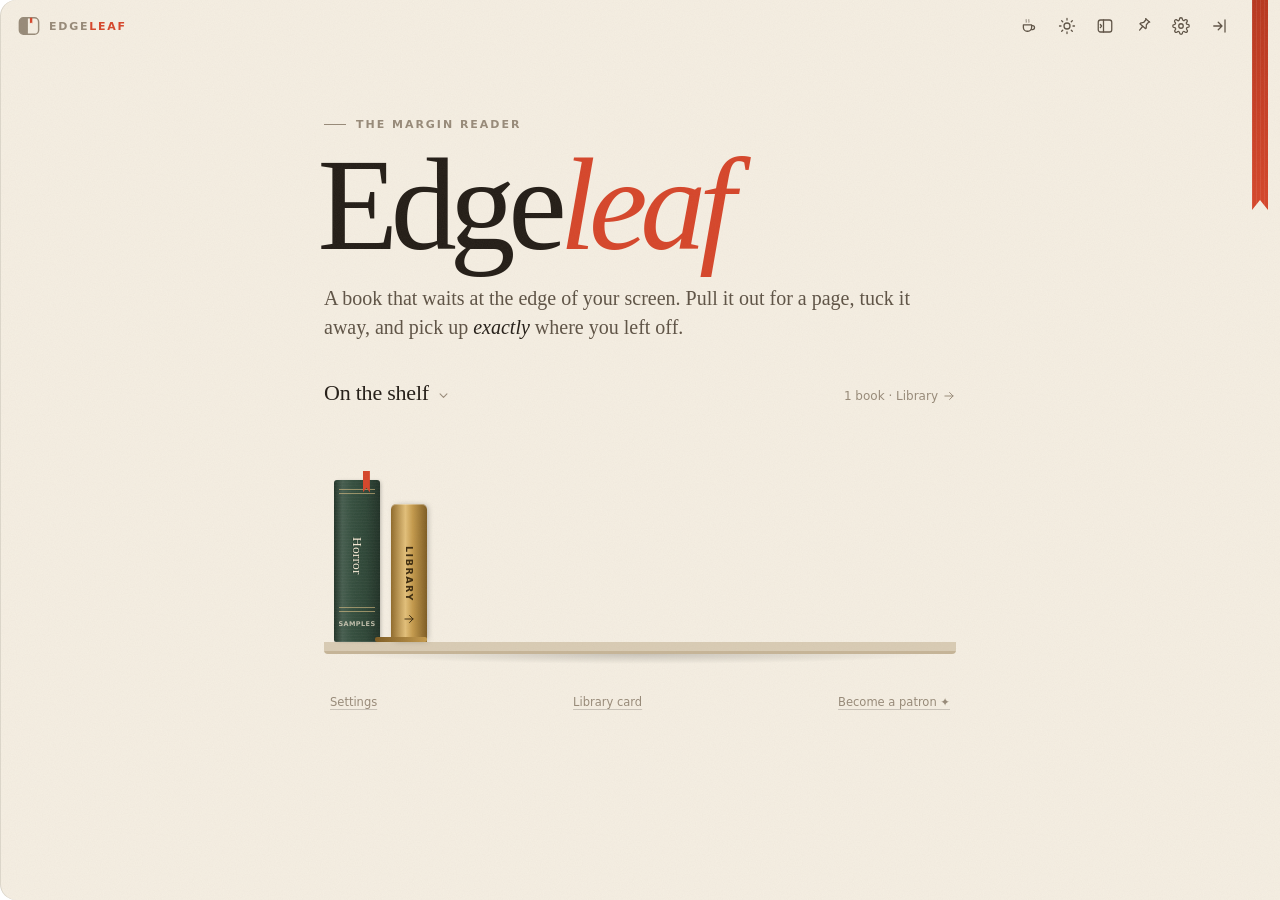
==== commit c0ead213: "Update the download page" ====
--- a/demo/index.html
+++ b/demo/index.html
@@ -4,24 +4,26 @@
     <meta charset="UTF-8" />
     <meta name="viewport" content="width=device-width, initial-scale=1.0, maximum-scale=1.0, user-scalable=no, viewport-fit=cover" />
     <title>Edgeleaf</title>
-    <script type="module" crossorigin src="./assets/main-D2aW_k7X.js"></script>
+    <script type="module" crossorigin src="./assets/main-C529qolH.js"></script>
     <link rel="modulepreload" crossorigin href="./assets/rolldown-runtime-pP25SEvz.js">
     <link rel="modulepreload" crossorigin href="./assets/core-C9VaBKBY.js">
-    <link rel="modulepreload" crossorigin href="./assets/storage-C7EAXqSk.js">
-    <link rel="modulepreload" crossorigin href="./assets/formats-CmcJKh4X.js">
-    <link rel="modulepreload" crossorigin href="./assets/dom-D9l9Ei25.js">
-    <link rel="modulepreload" crossorigin href="./assets/about-C8bL1WSp.js">
-    <link rel="modulepreload" crossorigin href="./assets/patron-Dnw6LxC4.js">
-    <link rel="modulepreload" crossorigin href="./assets/icons-CQrTXC9j.js">
-    <link rel="modulepreload" crossorigin href="./assets/sheet-BATrugT4.js">
-    <link rel="modulepreload" crossorigin href="./assets/notes-C8BKsj78.js">
-    <link rel="modulepreload" crossorigin href="./assets/stats-By4av2rz.js">
-    <link rel="modulepreload" crossorigin href="./assets/touch-BiBDGWhZ.js">
-    <link rel="modulepreload" crossorigin href="./assets/details-BLlcGK8v.js">
-    <link rel="modulepreload" crossorigin href="./assets/settings-DjMs1Lae.js">
-    <link rel="modulepreload" crossorigin href="./assets/ambient-C2qj6bxr.js">
-    <link rel="modulepreload" crossorigin href="./assets/edits-D3hLb9QR.js">
-    <link rel="stylesheet" crossorigin href="./assets/main-reqnDxRO.css">
+    <link rel="modulepreload" crossorigin href="./assets/storage-C4mnJPpe.js">
+    <link rel="modulepreload" crossorigin href="./assets/formats-BDrYHU6l.js">
+    <link rel="modulepreload" crossorigin href="./assets/dom-DVPvvUYx.js">
+    <link rel="modulepreload" crossorigin href="./assets/about-BCko2Dv1.js">
+    <link rel="modulepreload" crossorigin href="./assets/patron-DB4-81p1.js">
+    <link rel="modulepreload" crossorigin href="./assets/icons-QamHF50I.js">
+    <link rel="modulepreload" crossorigin href="./assets/sheet-Cay4ePyD.js">
+    <link rel="modulepreload" crossorigin href="./assets/acknowledgements-DIjr5FDl.js">
+    <link rel="modulepreload" crossorigin href="./assets/notes-BjG5RG4R.js">
+    <link rel="modulepreload" crossorigin href="./assets/stats-CLYrzy_-.js">
+    <link rel="modulepreload" crossorigin href="./assets/touch-BnQcj2u1.js">
+    <link rel="modulepreload" crossorigin href="./assets/details-wc4RvoT6.js">
+    <link rel="modulepreload" crossorigin href="./assets/settings-D2WE5Z1i.js">
+    <link rel="modulepreload" crossorigin href="./assets/notebook-BC7PbRzP.js">
+    <link rel="modulepreload" crossorigin href="./assets/ambient-h-nAZEgs.js">
+    <link rel="modulepreload" crossorigin href="./assets/edits-D_KXHoTh.js">
+    <link rel="stylesheet" crossorigin href="./assets/main-BvLAC8Fr.css">
   </head>
   <body>
     <div class="app">
--- a/demo/assets/main-BvLAC8Fr.css
+++ b/demo/assets/main-BvLAC8Fr.css
@@ -0,0 +1 @@
+@font-face{font-family:Fraunces Variable;font-style:normal;font-display:swap;font-weight:100 900;src:url(./fraunces-vietnamese-full-normal-7BpKI3vF.woff2)format("woff2-variations");unicode-range:U+102-103,U+110-111,U+128-129,U+168-169,U+1A0-1A1,U+1AF-1B0,U+300-301,U+303-304,U+308-309,U+323,U+329,U+1EA0-1EF9,U+20AB}@font-face{font-family:Fraunces Variable;font-style:normal;font-display:swap;font-weight:100 900;src:url(./fraunces-latin-ext-full-normal-YHFkNujK.woff2)format("woff2-variations");unicode-range:U+100-2BA,U+2BD-2C5,U+2C7-2CC,U+2CE-2D7,U+2DD-2FF,U+304,U+308,U+329,U+1D00-1DBF,U+1E00-1E9F,U+1EF2-1EFF,U+2020,U+20A0-20AB,U+20AD-20C0,U+2113,U+2C60-2C7F,U+A720-A7FF}@font-face{font-family:Fraunces Variable;font-style:normal;font-display:swap;font-weight:100 900;src:url(./fraunces-latin-full-normal-CFFu7zhK.woff2)format("woff2-variations");unicode-range:U+??,U+131,U+152-153,U+2BB-2BC,U+2C6,U+2DA,U+2DC,U+304,U+308,U+329,U+2000-206F,U+20AC,U+2122,U+2191,U+2193,U+2212,U+2215,U+FEFF,U+FFFD}@font-face{font-family:Fraunces Variable;font-style:italic;font-display:swap;font-weight:100 900;src:url(./fraunces-vietnamese-full-italic-BHALq22K.woff2)format("woff2-variations");unicode-range:U+102-103,U+110-111,U+128-129,U+168-169,U+1A0-1A1,U+1AF-1B0,U+300-301,U+303-304,U+308-309,U+323,U+329,U+1EA0-1EF9,U+20AB}@font-face{font-family:Fraunces Variable;font-style:italic;font-display:swap;font-weight:100 900;src:url(./fraunces-latin-ext-full-italic-B8-t4Nou.woff2)format("woff2-variations");unicode-range:U+100-2BA,U+2BD-2C5,U+2C7-2CC,U+2CE-2D7,U+2DD-2FF,U+304,U+308,U+329,U+1D00-1DBF,U+1E00-1E9F,U+1EF2-1EFF,U+2020,U+20A0-20AB,U+20AD-20C0,U+2113,U+2C60-2C7F,U+A720-A7FF}@font-face{font-family:Fraunces Variable;font-style:italic;font-display:swap;font-weight:100 900;src:url(./fraunces-latin-full-italic-D2JnYqd-.woff2)format("woff2-variations");unicode-range:U+??,U+131,U+152-153,U+2BB-2BC,U+2C6,U+2DA,U+2DC,U+304,U+308,U+329,U+2000-206F,U+20AC,U+2122,U+2191,U+2193,U+2212,U+2215,U+FEFF,U+FFFD}@font-face{font-family:Literata Variable;font-style:normal;font-display:swap;font-weight:200 900;src:url(./literata-cyrillic-ext-wght-normal-CGKlZYBf.woff2)format("woff2-variations");unicode-range:U+460-52F,U+1C80-1C8A,U+20B4,U+2DE0-2DFF,U+A640-A69F,U+FE2E-FE2F}@font-face{font-family:Literata Variable;font-style:normal;font-display:swap;font-weight:200 900;src:url(./literata-cyrillic-wght-normal-DLqwHbi6.woff2)format("woff2-variations");unicode-range:U+301,U+400-45F,U+490-491,U+4B0-4B1,U+2116}@font-face{font-family:Literata Variable;font-style:normal;font-display:swap;font-weight:200 900;src:url(./literata-greek-ext-wght-normal-e3e57Shi.woff2)format("woff2-variations");unicode-range:U+1F??}@font-face{font-family:Literata Variable;font-style:normal;font-display:swap;font-weight:200 900;src:url(./literata-greek-wght-normal-CO1l-giJ.woff2)format("woff2-variations");unicode-range:U+370-377,U+37A-37F,U+384-38A,U+38C,U+38E-3A1,U+3A3-3FF}@font-face{font-family:Literata Variable;font-style:normal;font-display:swap;font-weight:200 900;src:url(./literata-vietnamese-wght-normal-LcSrhZ7T.woff2)format("woff2-variations");unicode-range:U+102-103,U+110-111,U+128-129,U+168-169,U+1A0-1A1,U+1AF-1B0,U+300-301,U+303-304,U+308-309,U+323,U+329,U+1EA0-1EF9,U+20AB}@font-face{font-family:Literata Variable;font-style:normal;font-display:swap;font-weight:200 900;src:url(./literata-latin-ext-wght-normal-BnEbWgdZ.woff2)format("woff2-variations");unicode-range:U+100-2BA,U+2BD-2C5,U+2C7-2CC,U+2CE-2D7,U+2DD-2FF,U+304,U+308,U+329,U+1D00-1DBF,U+1E00-1E9F,U+1EF2-1EFF,U+2020,U+20A0-20AB,U+20AD-20C0,U+2113,U+2C60-2C7F,U+A720-A7FF}@font-face{font-family:Literata Variable;font-style:normal;font-display:swap;font-weight:200 900;src:url(./literata-latin-wght-normal-DLxlUchJ.woff2)format("woff2-variations");unicode-range:U+??,U+131,U+152-153,U+2BB-2BC,U+2C6,U+2DA,U+2DC,U+304,U+308,U+329,U+2000-206F,U+20AC,U+2122,U+2191,U+2193,U+2212,U+2215,U+FEFF,U+FFFD}@font-face{font-family:Literata Variable;font-style:italic;font-display:swap;font-weight:200 900;src:url(./literata-cyrillic-ext-wght-italic-DrMGjC4f.woff2)format("woff2-variations");unicode-range:U+460-52F,U+1C80-1C8A,U+20B4,U+2DE0-2DFF,U+A640-A69F,U+FE2E-FE2F}@font-face{font-family:Literata Variable;font-style:italic;font-display:swap;font-weight:200 900;src:url(./literata-cyrillic-wght-italic-C2hF6zFe.woff2)format("woff2-variations");unicode-range:U+301,U+400-45F,U+490-491,U+4B0-4B1,U+2116}@font-face{font-family:Literata Variable;font-style:italic;font-display:swap;font-weight:200 900;src:url(./literata-greek-ext-wght-italic-f6xT_0ee.woff2)format("woff2-variations");unicode-range:U+1F??}@font-face{font-family:Literata Variable;font-style:italic;font-display:swap;font-weight:200 900;src:url(./literata-greek-wght-italic-9BAkQpca.woff2)format("woff2-variations");unicode-range:U+370-377,U+37A-37F,U+384-38A,U+38C,U+38E-3A1,U+3A3-3FF}@font-face{font-family:Literata Variable;font-style:italic;font-display:swap;font-weight:200 900;src:url(./literata-vietnamese-wght-italic-LyOFdRXZ.woff2)format("woff2-variations");unicode-range:U+102-103,U+110-111,U+128-129,U+168-169,U+1A0-1A1,U+1AF-1B0,U+300-301,U+303-304,U+308-309,U+323,U+329,U+1EA0-1EF9,U+20AB}@font-face{font-family:Literata Variable;font-style:italic;font-display:swap;font-weight:200 900;src:url(./literata-latin-ext-wght-italic-CC1SwlwQ.woff2)format("woff2-variations");unicode-range:U+100-2BA,U+2BD-2C5,U+2C7-2CC,U+2CE-2D7,U+2DD-2FF,U+304,U+308,U+329,U+1D00-1DBF,U+1E00-1E9F,U+1EF2-1EFF,U+2020,U+20A0-20AB,U+20AD-20C0,U+2113,U+2C60-2C7F,U+A720-A7FF}@font-face{font-family:Literata Variable;font-style:italic;font-display:swap;font-weight:200 900;src:url(./literata-latin-wght-italic-Bm_GJfSc.woff2)format("woff2-variations");unicode-range:U+??,U+131,U+152-153,U+2BB-2BC,U+2C6,U+2DA,U+2DC,U+304,U+308,U+329,U+2000-206F,U+20AC,U+2122,U+2191,U+2193,U+2212,U+2215,U+FEFF,U+FFFD}@font-face{font-family:Newsreader Variable;font-style:normal;font-display:swap;font-weight:200 800;src:url(./newsreader-vietnamese-wght-normal-Czsa-EzN.woff2)format("woff2-variations");unicode-range:U+102-103,U+110-111,U+128-129,U+168-169,U+1A0-1A1,U+1AF-1B0,U+300-301,U+303-304,U+308-309,U+323,U+329,U+1EA0-1EF9,U+20AB}@font-face{font-family:Newsreader Variable;font-style:normal;font-display:swap;font-weight:200 800;src:url(./newsreader-latin-ext-wght-normal-C-3rgBeH.woff2)format("woff2-variations");unicode-range:U+100-2BA,U+2BD-2C5,U+2C7-2CC,U+2CE-2D7,U+2DD-2FF,U+304,U+308,U+329,U+1D00-1DBF,U+1E00-1E9F,U+1EF2-1EFF,U+2020,U+20A0-20AB,U+20AD-20C0,U+2113,U+2C60-2C7F,U+A720-A7FF}@font-face{font-family:Newsreader Variable;font-style:normal;font-display:swap;font-weight:200 800;src:url(./newsreader-latin-wght-normal-CCVVNp6i.woff2)format("woff2-variations");unicode-range:U+??,U+131,U+152-153,U+2BB-2BC,U+2C6,U+2DA,U+2DC,U+304,U+308,U+329,U+2000-206F,U+20AC,U+2122,U+2191,U+2193,U+2212,U+2215,U+FEFF,U+FFFD}@font-face{font-family:Newsreader Variable;font-style:italic;font-display:swap;font-weight:200 800;src:url(./newsreader-vietnamese-wght-italic-xAqemagA.woff2)format("woff2-variations");unicode-range:U+102-103,U+110-111,U+128-129,U+168-169,U+1A0-1A1,U+1AF-1B0,U+300-301,U+303-304,U+308-309,U+323,U+329,U+1EA0-1EF9,U+20AB}@font-face{font-family:Newsreader Variable;font-style:italic;font-display:swap;font-weight:200 800;src:url(./newsreader-latin-ext-wght-italic-DFS986qL.woff2)format("woff2-variations");unicode-range:U+100-2BA,U+2BD-2C5,U+2C7-2CC,U+2CE-2D7,U+2DD-2FF,U+304,U+308,U+329,U+1D00-1DBF,U+1E00-1E9F,U+1EF2-1EFF,U+2020,U+20A0-20AB,U+20AD-20C0,U+2113,U+2C60-2C7F,U+A720-A7FF}@font-face{font-family:Newsreader Variable;font-style:italic;font-display:swap;font-weight:200 800;src:url(./newsreader-latin-wght-italic-Bxi8ein9.woff2)format("woff2-variations");unicode-range:U+??,U+131,U+152-153,U+2BB-2BC,U+2C6,U+2DA,U+2DC,U+304,U+308,U+329,U+2000-206F,U+20AC,U+2122,U+2191,U+2193,U+2212,U+2215,U+FEFF,U+FFFD}@font-face{font-family:Instrument Sans Variable;font-style:normal;font-display:swap;font-weight:400 700;src:url(./instrument-sans-latin-ext-wght-normal-B5bTHO_g.woff2)format("woff2-variations");unicode-range:U+100-2BA,U+2BD-2C5,U+2C7-2CC,U+2CE-2D7,U+2DD-2FF,U+304,U+308,U+329,U+1D00-1DBF,U+1E00-1E9F,U+1EF2-1EFF,U+2020,U+20A0-20AB,U+20AD-20C0,U+2113,U+2C60-2C7F,U+A720-A7FF}@font-face{font-family:Instrument Sans Variable;font-style:normal;font-display:swap;font-weight:400 700;src:url(./instrument-sans-latin-wght-normal-BbzFLZTg.woff2)format("woff2-variations");unicode-range:U+??,U+131,U+152-153,U+2BB-2BC,U+2C6,U+2DA,U+2DC,U+304,U+308,U+329,U+2000-206F,U+20AC,U+2122,U+2191,U+2193,U+2212,U+2215,U+FEFF,U+FFFD}@font-face{font-family:Courier Prime;font-style:normal;font-display:swap;font-weight:400;src:url(./courier-prime-latin-400-normal-BbyBr73r.woff2)format("woff2"),url(./courier-prime-latin-400-normal-BAlbUm6l.woff)format("woff")}@font-face{font-family:Courier Prime;font-style:italic;font-display:swap;font-weight:400;src:url(./courier-prime-latin-400-italic-CaR7PCvg.woff2)format("woff2"),url(./courier-prime-latin-400-italic-GR5bBv_9.woff)format("woff")}@font-face{font-family:Courier Prime;font-style:normal;font-display:swap;font-weight:700;src:url(./courier-prime-latin-700-normal-D1YCjmaD.woff2)format("woff2"),url(./courier-prime-latin-700-normal-CVvp4Sof.woff)format("woff")}@font-face{font-family:Shippori Mincho;font-style:normal;font-display:swap;font-weight:700;src:url(./shippori-mincho-latin-700-normal-DHcmzUO5.woff2)format("woff2"),url(./shippori-mincho-latin-700-normal-CkoCYOiI.woff)format("woff")}@font-face{font-family:Old Standard TT;font-style:normal;font-display:swap;font-weight:400;src:url(./old-standard-tt-latin-400-normal-CksAFory.woff2)format("woff2"),url(./old-standard-tt-latin-400-normal-CEoEX30F.woff)format("woff")}@font-face{font-family:Old Standard TT;font-style:italic;font-display:swap;font-weight:400;src:url(./old-standard-tt-latin-400-italic-CCwC87fu.woff2)format("woff2"),url(./old-standard-tt-latin-400-italic-CQu5L45y.woff)format("woff")}@font-face{font-family:Old Standard TT;font-style:normal;font-display:swap;font-weight:700;src:url(./old-standard-tt-latin-700-normal-DLkH_MDP.woff2)format("woff2"),url(./old-standard-tt-latin-700-normal-Bw7EIiLL.woff)format("woff")}@font-face{font-family:Cormorant Garamond Variable;font-style:normal;font-display:swap;font-weight:300 700;src:url(./cormorant-garamond-cyrillic-ext-wght-normal-Bg62sWL9.woff2)format("woff2-variations");unicode-range:U+460-52F,U+1C80-1C8A,U+20B4,U+2DE0-2DFF,U+A640-A69F,U+FE2E-FE2F}@font-face{font-family:Cormorant Garamond Variable;font-style:normal;font-display:swap;font-weight:300 700;src:url(./cormorant-garamond-cyrillic-wght-normal-BWCqVJN0.woff2)format("woff2-variations");unicode-range:U+301,U+400-45F,U+490-491,U+4B0-4B1,U+2116}@font-face{font-family:Cormorant Garamond Variable;font-style:normal;font-display:swap;font-weight:300 700;src:url(./cormorant-garamond-vietnamese-wght-normal-CDLFB6hb.woff2)format("woff2-variations");unicode-range:U+102-103,U+110-111,U+128-129,U+168-169,U+1A0-1A1,U+1AF-1B0,U+300-301,U+303-304,U+308-309,U+323,U+329,U+1EA0-1EF9,U+20AB}@font-face{font-family:Cormorant Garamond Variable;font-style:normal;font-display:swap;font-weight:300 700;src:url(./cormorant-garamond-latin-ext-wght-normal-ltf1AbuM.woff2)format("woff2-variations");unicode-range:U+100-2BA,U+2BD-2C5,U+2C7-2CC,U+2CE-2D7,U+2DD-2FF,U+304,U+308,U+329,U+1D00-1DBF,U+1E00-1E9F,U+1EF2-1EFF,U+2020,U+20A0-20AB,U+20AD-20C0,U+2113,U+2C60-2C7F,U+A720-A7FF}@font-face{font-family:Cormorant Garamond Variable;font-style:normal;font-display:swap;font-weight:300 700;src:url(./cormorant-garamond-latin-wght-normal-CUoBjw-S.woff2)format("woff2-variations");unicode-range:U+??,U+131,U+152-153,U+2BB-2BC,U+2C6,U+2DA,U+2DC,U+304,U+308,U+329,U+2000-206F,U+20AC,U+2122,U+2191,U+2193,U+2212,U+2215,U+FEFF,U+FFFD}@font-face{font-family:Cormorant Garamond Variable;font-style:italic;font-display:swap;font-weight:300 700;src:url(./cormorant-garamond-cyrillic-ext-wght-italic-1rG_WyvK.woff2)format("woff2-variations");unicode-range:U+460-52F,U+1C80-1C8A,U+20B4,U+2DE0-2DFF,U+A640-A69F,U+FE2E-FE2F}@font-face{font-family:Cormorant Garamond Variable;font-style:italic;font-display:swap;font-weight:300 700;src:url(./cormorant-garamond-cyrillic-wght-italic-C5ZlGLFt.woff2)format("woff2-variations");unicode-range:U+301,U+400-45F,U+490-491,U+4B0-4B1,U+2116}@font-face{font-family:Cormorant Garamond Variable;font-style:italic;font-display:swap;font-weight:300 700;src:url(./cormorant-garamond-vietnamese-wght-italic-1M78L1Br.woff2)format("woff2-variations");unicode-range:U+102-103,U+110-111,U+128-129,U+168-169,U+1A0-1A1,U+1AF-1B0,U+300-301,U+303-304,U+308-309,U+323,U+329,U+1EA0-1EF9,U+20AB}@font-face{font-family:Cormorant Garamond Variable;font-style:italic;font-display:swap;font-weight:300 700;src:url(./cormorant-garamond-latin-ext-wght-italic-PWzi_-0y.woff2)format("woff2-variations");unicode-range:U+100-2BA,U+2BD-2C5,U+2C7-2CC,U+2CE-2D7,U+2DD-2FF,U+304,U+308,U+329,U+1D00-1DBF,U+1E00-1E9F,U+1EF2-1EFF,U+2020,U+20A0-20AB,U+20AD-20C0,U+2113,U+2C60-2C7F,U+A720-A7FF}@font-face{font-family:Cormorant Garamond Variable;font-style:italic;font-display:swap;font-weight:300 700;src:url(./cormorant-garamond-latin-wght-italic-C-nL33vl.woff2)format("woff2-variations");unicode-range:U+??,U+131,U+152-153,U+2BB-2BC,U+2C6,U+2DA,U+2DC,U+304,U+308,U+329,U+2000-206F,U+20AC,U+2122,U+2191,U+2193,U+2212,U+2215,U+FEFF,U+FFFD}@font-face{font-family:EB Garamond Variable;font-style:normal;font-display:swap;font-weight:400 800;src:url(./eb-garamond-cyrillic-ext-wght-normal-Bt3rCdHq.woff2)format("woff2-variations");unicode-range:U+460-52F,U+1C80-1C8A,U+20B4,U+2DE0-2DFF,U+A640-A69F,U+FE2E-FE2F}@font-face{font-family:EB Garamond Variable;font-style:normal;font-display:swap;font-weight:400 800;src:url(./eb-garamond-cyrillic-wght-normal-DBa2mnKT.woff2)format("woff2-variations");unicode-range:U+301,U+400-45F,U+490-491,U+4B0-4B1,U+2116}@font-face{font-family:EB Garamond Variable;font-style:normal;font-display:swap;font-weight:400 800;src:url(./eb-garamond-greek-ext-wght-normal-CW-BywWH.woff2)format("woff2-variations");unicode-range:U+1F??}@font-face{font-family:EB Garamond Variable;font-style:normal;font-display:swap;font-weight:400 800;src:url(./eb-garamond-greek-wght-normal-DCPER7xl.woff2)format("woff2-variations");unicode-range:U+370-377,U+37A-37F,U+384-38A,U+38C,U+38E-3A1,U+3A3-3FF}@font-face{font-family:EB Garamond Variable;font-style:normal;font-display:swap;font-weight:400 800;src:url(./eb-garamond-vietnamese-wght-normal-DvUmmjCN.woff2)format("woff2-variations");unicode-range:U+102-103,U+110-111,U+128-129,U+168-169,U+1A0-1A1,U+1AF-1B0,U+300-301,U+303-304,U+308-309,U+323,U+329,U+1EA0-1EF9,U+20AB}@font-face{font-family:EB Garamond Variable;font-style:normal;font-display:swap;font-weight:400 800;src:url(./eb-garamond-latin-ext-wght-normal-B6IpcvL2.woff2)format("woff2-variations");unicode-range:U+100-2BA,U+2BD-2C5,U+2C7-2CC,U+2CE-2D7,U+2DD-2FF,U+304,U+308,U+329,U+1D00-1DBF,U+1E00-1E9F,U+1EF2-1EFF,U+2020,U+20A0-20AB,U+20AD-20C0,U+2113,U+2C60-2C7F,U+A720-A7FF}@font-face{font-family:EB Garamond Variable;font-style:normal;font-display:swap;font-weight:400 800;src:url(./eb-garamond-latin-wght-normal-CRpggXlh.woff2)format("woff2-variations");unicode-range:U+??,U+131,U+152-153,U+2BB-2BC,U+2C6,U+2DA,U+2DC,U+304,U+308,U+329,U+2000-206F,U+20AC,U+2122,U+2191,U+2193,U+2212,U+2215,U+FEFF,U+FFFD}@font-face{font-family:EB Garamond Variable;font-style:italic;font-display:swap;font-weight:400 800;src:url(./eb-garamond-cyrillic-ext-wght-italic-Ba0fXTjv.woff2)format("woff2-variations");unicode-range:U+460-52F,U+1C80-1C8A,U+20B4,U+2DE0-2DFF,U+A640-A69F,U+FE2E-FE2F}@font-face{font-family:EB Garamond Variable;font-style:italic;font-display:swap;font-weight:400 800;src:url(./eb-garamond-cyrillic-wght-italic-Cini1BOa.woff2)format("woff2-variations");unicode-range:U+301,U+400-45F,U+490-491,U+4B0-4B1,U+2116}@font-face{font-family:EB Garamond Variable;font-style:italic;font-display:swap;font-weight:400 800;src:url(./eb-garamond-greek-ext-wght-italic-nvsmRjVx.woff2)format("woff2-variations");unicode-range:U+1F??}@font-face{font-family:EB Garamond Variable;font-style:italic;font-display:swap;font-weight:400 800;src:url(./eb-garamond-greek-wght-italic-Dc0bJcw6.woff2)format("woff2-variations");unicode-range:U+370-377,U+37A-37F,U+384-38A,U+38C,U+38E-3A1,U+3A3-3FF}@font-face{font-family:EB Garamond Variable;font-style:italic;font-display:swap;font-weight:400 800;src:url(./eb-garamond-vietnamese-wght-italic-2ii8blLS.woff2)format("woff2-variations");unicode-range:U+102-103,U+110-111,U+128-129,U+168-169,U+1A0-1A1,U+1AF-1B0,U+300-301,U+303-304,U+308-309,U+323,U+329,U+1EA0-1EF9,U+20AB}@font-face{font-family:EB Garamond Variable;font-style:italic;font-display:swap;font-weight:400 800;src:url(./eb-garamond-latin-ext-wght-italic-CYvIfuu9.woff2)format("woff2-variations");unicode-range:U+100-2BA,U+2BD-2C5,U+2C7-2CC,U+2CE-2D7,U+2DD-2FF,U+304,U+308,U+329,U+1D00-1DBF,U+1E00-1E9F,U+1EF2-1EFF,U+2020,U+20A0-20AB,U+20AD-20C0,U+2113,U+2C60-2C7F,U+A720-A7FF}@font-face{font-family:EB Garamond Variable;font-style:italic;font-display:swap;font-weight:400 800;src:url(./eb-garamond-latin-wght-italic-AvGrCMCN.woff2)format("woff2-variations");unicode-range:U+??,U+131,U+152-153,U+2BB-2BC,U+2C6,U+2DA,U+2DC,U+304,U+308,U+329,U+2000-206F,U+20AC,U+2122,U+2191,U+2193,U+2212,U+2215,U+FEFF,U+FFFD}@font-face{font-family:Oswald Variable;font-style:normal;font-display:swap;font-weight:200 700;src:url(./oswald-cyrillic-ext-wght-normal-DLWmRmaW.woff2)format("woff2-variations");unicode-range:U+460-52F,U+1C80-1C8A,U+20B4,U+2DE0-2DFF,U+A640-A69F,U+FE2E-FE2F}@font-face{font-family:Oswald Variable;font-style:normal;font-display:swap;font-weight:200 700;src:url(./oswald-cyrillic-wght-normal-C8sJyxwB.woff2)format("woff2-variations");unicode-range:U+301,U+400-45F,U+490-491,U+4B0-4B1,U+2116}@font-face{font-family:Oswald Variable;font-style:normal;font-display:swap;font-weight:200 700;src:url(./oswald-vietnamese-wght-normal-Tdf5mmdl.woff2)format("woff2-variations");unicode-range:U+102-103,U+110-111,U+128-129,U+168-169,U+1A0-1A1,U+1AF-1B0,U+300-301,U+303-304,U+308-309,U+323,U+329,U+1EA0-1EF9,U+20AB}@font-face{font-family:Oswald Variable;font-style:normal;font-display:swap;font-weight:200 700;src:url(./oswald-latin-ext-wght-normal-Dj_1K-Kw.woff2)format("woff2-variations");unicode-range:U+100-2BA,U+2BD-2C5,U+2C7-2CC,U+2CE-2D7,U+2DD-2FF,U+304,U+308,U+329,U+1D00-1DBF,U+1E00-1E9F,U+1EF2-1EFF,U+2020,U+20A0-20AB,U+20AD-20C0,U+2113,U+2C60-2C7F,U+A720-A7FF}@font-face{font-family:Oswald Variable;font-style:normal;font-display:swap;font-weight:200 700;src:url(./oswald-latin-wght-normal-CzS3kehr.woff2)format("woff2-variations");unicode-range:U+??,U+131,U+152-153,U+2BB-2BC,U+2C6,U+2DA,U+2DC,U+304,U+308,U+329,U+2000-206F,U+20AC,U+2122,U+2191,U+2193,U+2212,U+2215,U+FEFF,U+FFFD}:root{--sa-top:env(safe-area-inset-top,0px);--sa-right:env(safe-area-inset-right,0px);--sa-bottom:env(safe-area-inset-bottom,0px);--sa-left:env(safe-area-inset-left,0px);--display:"Fraunces Variable", "Iowan Old Style", Georgia, serif;--ui:"Instrument Sans Variable", -apple-system, "Segoe UI", system-ui, sans-serif;--read-font:"Literata Variable", Georgia, serif;--read-size:18px;--read-leading:1.6;--ease-out:cubic-bezier(.16, 1, .3, 1);--ease-in:cubic-bezier(.7, 0, .84, 0);--radius:16px;--bar-h:52px;--bg:#f5efe3;--bg-2:#efe7d7;--surface:#fbf7ef;--ink:#221c16;--ink-2:#5d5245;--ink-3:#978a79;--line:#221c161c;--line-2:#221c1633;--accent:#d6452a;--accent-2:#b8361e;--accent-soft:#d6452a1f;--on-accent:#fff8f0;--shelf:#d9ccb5;--shelf-edge:#c6b598;--shadow:0 1px 2px #3c28140f, 0 8px 24px -8px #3c28142e;--shadow-lg:0 2px 6px #3c281414, 0 24px 60px -16px #3c281459;--grain-opacity:.07;--selection:#d6452a33;--lightningcss-light:initial;--lightningcss-dark: ;--lightningcss-light:initial;--lightningcss-dark: ;color-scheme:light}[data-theme=sepia]{--bg:#ecdfc4;--bg-2:#e4d4b5;--surface:#f4e9d2;--ink:#36271a;--ink-2:#6a5236;--ink-3:#9c8563;--line:#36271a21;--line-2:#36271a3d;--accent:#b5412a;--accent-2:#963320;--accent-soft:#b5412a21;--shelf:#cdb58c;--shelf-edge:#b89c6d;--selection:#b5412a38}[data-theme=dusk]{--bg:#1d1916;--bg-2:#241f1b;--surface:#2a2420;--ink:#ebe1d1;--ink-2:#b6a792;--ink-3:#7d705f;--line:#ebe1d117;--line-2:#ebe1d12e;--accent:#f0694a;--accent-2:#ff8466;--accent-soft:#f0694a24;--on-accent:#1d1916;--shelf:#3a322b;--shelf-edge:#2b2520;--shadow:0 1px 2px #0000004d, 0 8px 24px -8px #0009;--shadow-lg:0 2px 6px #00000059, 0 24px 60px -16px #000000bf;--grain-opacity:.05;--selection:#f0694a47;--lightningcss-light: ;--lightningcss-dark:initial;color-scheme:dark}[data-theme=night]{--bg:#0c0c0e;--bg-2:#131316;--surface:#17171b;--ink:#d9d6cf;--ink-2:#9d9990;--ink-3:#65625c;--line:#d9d6cf14;--line-2:#d9d6cf29;--accent:#ff7757;--accent-2:#ff9377;--accent-soft:#ff775721;--on-accent:#0c0c0e;--shelf:#26262b;--shelf-edge:#1b1b1f;--shadow:0 1px 2px #0006, 0 8px 24px -8px #000c;--shadow-lg:0 2px 6px #00000080, 0 24px 60px -16px #000000e6;--grain-opacity:.04;--selection:#ff775742;--lightningcss-light: ;--lightningcss-dark:initial;color-scheme:dark}[data-theme=library]{--bg:#1d3026;--bg-2:#22382c;--surface:#27402f;--ink:#e8dfc8;--ink-2:#b9b08f;--ink-3:#848069;--line:#e8dfc81a;--line-2:#e8dfc833;--accent:#c9a24b;--accent-2:#ddb862;--accent-soft:#c9a24b29;--on-accent:#1d3026;--shelf:#4a3424;--shelf-edge:#36251a;--shadow:0 1px 2px #0000004d, 0 8px 24px -8px #0009;--shadow-lg:0 2px 6px #00000059, 0 24px 60px -16px #000000b3;--grain-opacity:.06;--selection:#c9a24b4d;--lightningcss-light: ;--lightningcss-dark:initial;color-scheme:dark}[data-theme=manga]{--bg:#f2f1ec;--bg-2:#e8e7e1;--surface:#fbfbf8;--ink:#000;--ink-2:#3a3a3a;--ink-3:#85857f;--line:#00000024;--line-2:#0000004d;--accent:#c8102e;--accent-2:#a50d26;--accent-soft:#c8102e1a;--on-accent:#fff;--shelf:#cfcfc8;--shelf-edge:#a9a9a1;--shadow:0 0 0 1.5px #000;--shadow-lg:0 0 0 1.5px #000, 4px 4px 0 #000000d9;--grain-opacity:0;--selection:#c8102e29;--tone:radial-gradient(circle, #0003 .9px, transparent 1.25px) 0 0 / 5px 5px;--lightningcss-light:initial;--lightningcss-dark: ;color-scheme:light}[data-theme=rain]{--bg:#e6edf0;--bg-2:#dde6ea;--surface:#f0f5f6;--ink:#24303a;--ink-2:#4c5c66;--ink-3:#74838b;--line:#24303a1c;--line-2:#24303a33;--accent:#3f6c78;--accent-2:#335a66;--accent-soft:#3f6c7821;--on-accent:#f0f5f6;--shelf:#c9d4d8;--shelf-edge:#b2c0c5;--shadow:0 1px 2px #1e323c12, 0 8px 24px -8px #1e323c33;--shadow-lg:0 2px 6px #1e323c17, 0 24px 60px -16px #1e323c5c;--grain-opacity:.05;--selection:#3f6c7838;--lightningcss-light:initial;--lightningcss-dark: ;color-scheme:light}[data-theme=typewriter]{--bg:#f4f1ea;--bg-2:#ebe7dc;--surface:#fbf9f4;--ink:#1d1b19;--ink-2:#4e4a43;--ink-3:#847e73;--line:#1d1b191f;--line-2:#1d1b1938;--accent:#b3261e;--accent-2:#921d16;--accent-soft:#b3261e1a;--on-accent:#fbf9f4;--shelf:#d8d1c2;--shelf-edge:#c2b9a6;--grain-opacity:.06;--selection:#b3261e29;--edition-read-font:"Courier Prime", "Courier New", monospace;--lightningcss-light:initial;--lightningcss-dark: ;color-scheme:light}[data-theme=nighttrain]{--bg:#121821;--bg-2:#18202b;--surface:#1c2430;--ink:#e7ddc8;--ink-2:#b3a993;--ink-3:#847d6d;--line:#e7ddc817;--line-2:#e7ddc82e;--accent:#e8a35c;--accent-2:#f2b673;--accent-soft:#e8a35c26;--on-accent:#121821;--shelf:#3a2a20;--shelf-edge:#2a1e17;--shadow:0 1px 2px #00000059, 0 8px 24px -8px #000000b3;--shadow-lg:0 2px 6px #0006, 0 24px 60px -16px #000c;--grain-opacity:.04;--selection:#e8a35c42;--lightningcss-light: ;--lightningcss-dark:initial;color-scheme:dark}[data-theme=woodblock]{--bg:#f3ecda;--bg-2:#ebe1c9;--surface:#f8f3e6;--ink:#1f1d24;--ink-2:#4d4a52;--ink-3:#847a64;--line:#1f1d241c;--line-2:#1f1d2433;--accent:#2f4f7f;--accent-2:#233d63;--accent-soft:#2f4f7f21;--on-accent:#f8f3e6;--seal:#c23a26;--shelf:#d6c8a6;--shelf-edge:#c0ae86;--grain-opacity:.08;--selection:#2f4f7f33;--lightningcss-light:initial;--lightningcss-dark: ;color-scheme:light}[data-theme=vellum]{--bg:#efe1bf;--bg-2:#e6d4ab;--surface:#f6ecd4;--ink:#3b2414;--ink-2:#6b4c30;--ink-3:#8f7350;--line:#3b241421;--line-2:#3b24143d;--accent:#a8321f;--accent-2:#8a2618;--accent-soft:#a8321f1f;--on-accent:#f6ecd4;--gilt:#c9a24b;--lapis:#24477f;--shelf:#cdb383;--shelf-edge:#b59a68;--grain-opacity:.08;--selection:#a8321f2e;--edition-read-font:"EB Garamond Variable", Georgia, serif;--lightningcss-light:initial;--lightningcss-dark: ;color-scheme:light}[data-theme=pulp]{--bg:#efe0b6;--bg-2:#e6d3a0;--surface:#f7ecd0;--ink:#1b1611;--ink-2:#4a3f30;--ink-3:#85724a;--line:#1b161126;--line-2:#1b16114d;--accent:#c4271c;--accent-2:#a01e15;--accent-soft:#c4271c1f;--on-accent:#f7ecd0;--marker:#f2c230;--shelf:#d3bd85;--shelf-edge:#b9a065;--shadow:0 0 0 1.5px #1b1611;--shadow-lg:0 0 0 1.5px #1b1611, 3px 3px 0 #1b1611;--grain-opacity:0;--selection:#c4271c29;--tone:radial-gradient(circle, #785a1e24 .8px, transparent 1.2px) 0 0 / 6px 6px;--edition-read-font:"Old Standard TT", Georgia, serif;--lightningcss-light:initial;--lightningcss-dark: ;color-scheme:light}[data-theme=rain] .app{background:radial-gradient(4px 5px at 14px 18%, #3f6c7826 98%, transparent), radial-gradient(3px 4px at 21px 38%, #3f6c781f 98%, transparent), radial-gradient(5px 6px at 11px 63%, #3f6c7824 98%, transparent), radial-gradient(3px 4px at 18px 84%, #3f6c781c 98%, transparent), var(--bg)}[data-theme=nighttrain] .app{background:radial-gradient(120% 70% at 18% 0%, #e8a35c29, transparent 60%), var(--bg)}[data-theme=woodblock] .app{background:repeating-linear-gradient(97deg, transparent 0 11px, #96784609 11px 12px), repeating-linear-gradient(3deg, transparent 0 23px, #96784608 23px 24px), var(--bg)}[data-theme=vellum] .app{background:radial-gradient(130% 100% at 50% 40%, transparent 55%, #966e3229), var(--bg)}[data-theme=pulp] .app{background:var(--tone), var(--bg)}*,:before,:after{box-sizing:border-box}html,body{background:0 0;height:100%;margin:0;overflow:hidden}body{font-family:var(--ui);color:var(--ink);-webkit-font-smoothing:antialiased;text-rendering:optimizelegibility;-webkit-user-select:none;user-select:none;cursor:default}::selection{background:var(--selection)}button{font:inherit;color:inherit;cursor:pointer;background:0 0;border:0;padding:0}button:focus-visible,[tabindex]:focus-visible,input:focus-visible{outline:2px solid var(--accent);outline-offset:2px;border-radius:6px}svg{display:block}.app{background:var(--bg);border-radius:0 var(--radius) var(--radius) 0;box-shadow:inset -1px 0 0 var(--line);transition:background-color .5s var(--ease-out), color .5s var(--ease-out);isolation:isolate;position:fixed;inset:0;overflow:hidden}.app:after{content:"";pointer-events:none;z-index:100;opacity:var(--grain-opacity);background-image:url("data:image/svg+xml,%3Csvg xmlns='http://www.w3.org/2000/svg' width='220' height='220'%3E%3Cfilter id='n'%3E%3CfeTurbulence type='fractalNoise' baseFrequency='.85' numOctaves='3' stitchTiles='stitch'/%3E%3CfeColorMatrix values='0 0 0 0 .5 0 0 0 0 .4 0 0 0 0 .3 0 0 0 1.1 0'/%3E%3C/filter%3E%3Crect width='100%25' height='100%25' filter='url(%23n)'/%3E%3C/svg%3E");position:absolute;inset:0}[data-side=right] .app{border-radius:var(--radius) 0 0 var(--radius);box-shadow:inset 1px 0 0 var(--line)}.app{--slide:-1}[data-side=right] .app{--slide:1}.app.entering{animation:panel-in .5s var(--ease-out) both}.app.leaving{animation:panel-out .22s var(--ease-in) .1s both}@keyframes panel-in{0%{transform:translateX(calc(var(--slide) * 44px));opacity:0}}@keyframes panel-out{to{transform:translateX(calc(var(--slide) * 48px));opacity:0}}.app.entering .hero-ribbon,.app.entering .ribbon{transform-origin:top;animation:ribbon-settle .62s var(--ease-out) .26s both}.app.leaving .hero-ribbon,.app.leaving .ribbon{transform-origin:top;animation:ribbon-lift .13s var(--ease-in) both}@keyframes ribbon-settle{0%{transform:scaleY(.08)}62%{transform:scaleY(1.05)}}@keyframes ribbon-lift{to{transform:scaleY(.05)}}[data-side=right] [data-act=tuck] svg{transform:scaleX(-1)}.view{flex-direction:column;display:flex;position:absolute;inset:0}.view[hidden]{display:none}.grip{z-index:70;cursor:ew-resize;touch-action:none;width:7px;position:absolute;top:0;bottom:0;right:0}[data-side=right] .grip{left:0;right:auto}.grip:before{content:"";background:var(--accent);opacity:0;width:1px;transition:opacity .2s;position:absolute;top:0;bottom:0;left:3px}.grip:after{content:"";background:var(--ink-3);opacity:0;border-radius:4px;width:4px;height:36px;margin-top:-18px;transition:opacity .2s,background-color .2s;position:absolute;top:50%;left:1.5px}.grip:hover:before,.resizing .grip:before{opacity:.5}.grip:hover:after,.resizing .grip:after{opacity:.8}.grip.snapped:after{background:var(--accent)}.grip-label{background:var(--ink);color:var(--bg);font:650 12px/1 var(--ui);font-variant-numeric:tabular-nums;white-space:nowrap;opacity:0;pointer-events:none;border-radius:9px;padding:6px 9px;transition:opacity .15s;position:absolute;top:50%;left:14px;translate:0 -50%}[data-side=left] .grip-label{left:auto;right:14px}.resizing .grip-label{opacity:1}.resizing,.resizing *{cursor:ew-resize!important;-webkit-user-select:none!important;user-select:none!important}[data-side=left] .rail{right:7px}.bar{z-index:20;height:var(--bar-h);flex:none;align-items:center;gap:4px;padding:0 44px 0 12px;display:flex;position:relative}.icon-btn{width:34px;height:34px;color:var(--ink-2);transition:background-color .2s, color .2s, transform .2s var(--ease-out);border-radius:10px;place-items:center;display:grid}.icon-btn:hover{background:var(--line);color:var(--ink)}.icon-btn:active{transform:scale(.92)}.icon-btn[aria-pressed=true]{color:var(--accent);background:var(--accent-soft)}.icon-btn svg{width:18px;height:18px}.pin-btn svg{transition:transform .5s var(--ease-out);transform:rotate(40deg)translateY(-1px)}.pin-btn .pin-body{transition:fill .3s}.pin-btn[aria-pressed=true] svg{transform:translateY(1.5px)}.pin-btn[aria-pressed=true] .pin-body{fill:color-mix(in srgb, currentColor 22%, transparent)}.spacer{flex:1}[data-tip]{position:relative}[data-tip]:after{content:attr(data-tip);background:var(--ink);color:var(--bg);font:500 11px/1 var(--ui);letter-spacing:.01em;white-space:nowrap;opacity:0;pointer-events:none;transition:opacity .15s, translate .2s var(--ease-out);z-index:50;border-radius:7px;padding:5px 8px;position:absolute;top:calc(100% + 6px);left:50%;translate:-50% -4px}[data-tip]:hover:after{opacity:1;transition-delay:.45s;translate:-50%}[data-tip-align=end]:after{left:auto;right:0;translate:0 -4px}[data-tip-align=end]:hover:after{translate:0}[data-tip-pos=above]:after{top:auto;bottom:calc(100% + 6px)}.kbd{background:var(--surface);min-width:24px;height:24px;box-shadow:inset 0 -2px 0 var(--line-2), 0 0 0 1px var(--line);font:600 11px/1 var(--ui);color:var(--ink-2);border-radius:7px;place-items:center;padding:0 6px;display:inline-grid}.switch{background:var(--line-2);border-radius:99px;flex:none;width:34px;height:20px;transition:background-color .25s;position:relative}.switch:after{content:"";background:var(--surface);width:16px;height:16px;transition:transform .3s var(--ease-out);border-radius:50%;position:absolute;top:2px;left:2px;box-shadow:0 1px 3px #00000040}.switch[aria-checked=true]{background:var(--accent)}.switch[aria-checked=true]:after{transform:translate(14px)}.seg{background:var(--bg-2);box-shadow:inset 0 0 0 1px var(--line);border-radius:11px;padding:3px;display:flex}.seg button{height:30px;font:550 12.5px/1 var(--ui);color:var(--ink-2);border-radius:8px;flex:1;transition:background-color .2s,color .2s,box-shadow .2s}.seg button[aria-pressed=true]{background:var(--surface);color:var(--ink);box-shadow:var(--shadow)}.toasts{z-index:90;pointer-events:none;justify-items:center;gap:8px;width:calc(100% - 32px);display:grid;position:absolute;bottom:22px;left:50%;translate:-50%}.toast{background:var(--ink);max-width:100%;color:var(--bg);font:500 13px/1.35 var(--ui);box-shadow:var(--shadow-lg);animation:toast-in .4s var(--ease-out) both;border-radius:12px;padding:10px 14px}.toast.with-action{pointer-events:auto;align-items:center;gap:14px;display:flex}.toast-action{font:700 12.5px/1 var(--ui);color:var(--accent-2);letter-spacing:.02em;flex:none}[data-theme=paper] .toast-action,[data-theme=sepia] .toast-action,[data-theme=manga] .toast-action{color:#ffb49f}.toast.out{animation:toast-out .3s var(--ease-in) both}@keyframes toast-in{0%{opacity:0;transform:translateY(12px)scale(.96)}}@keyframes toast-out{to{opacity:0;transform:translateY(8px)}}.menu{z-index:95;background:var(--surface);min-width:190px;box-shadow:var(--shadow-lg), 0 0 0 1px var(--line);animation:pop .18s var(--ease-out) both;border-radius:12px;padding:5px;position:fixed}.menu button{width:100%;font:500 13px/1 var(--ui);text-align:left;border-radius:8px;align-items:center;gap:10px;padding:8px 10px;display:flex}.menu button:hover{background:var(--line)}.menu button.danger{color:var(--accent)}.menu-heading{font:650 10px/1 var(--ui);letter-spacing:.14em;text-transform:uppercase;color:var(--ink-3);padding:8px 10px 4px}.menu-check{color:var(--accent);margin-left:auto;font-weight:700}.menu{max-width:min(300px,100vw - 16px);max-height:min(84vh,640px);overflow-y:auto}.menu hr{background:var(--line);border:0;height:1px;margin:4px 6px}@keyframes pop{0%{opacity:0;transform:scale(.96)translateY(-4px)}}.veil{z-index:80;background:color-mix(in srgb, var(--bg) 82%, transparent);-webkit-backdrop-filter:blur(10px)saturate(1.2);opacity:0;pointer-events:none;transition:opacity .25s var(--ease-out);place-items:center;padding:18px;display:grid;position:absolute;inset:0}.veil.on{opacity:1}.veil-frame{border:1.5px dashed var(--accent);text-align:center;width:100%;height:100%;transition:transform .45s var(--ease-out);border-radius:20px;place-content:center;justify-items:center;gap:18px;display:grid;transform:scale(.97)}.veil.on .veil-frame{transform:none}.veil-book{width:84px;height:108px;animation:1.8s ease-in-out infinite veil-bob;position:relative}.veil-book span{background:var(--surface);box-shadow:var(--shadow);border-left:8px solid var(--accent);border-radius:4px 10px 10px 4px;position:absolute;inset:0}.veil-book span:first-child{opacity:.5;transform:rotate(-9deg)translate(-14px,6px)}.veil-book span:nth-child(2){opacity:.75;transform:rotate(6deg)translate(12px,2px)}@keyframes veil-bob{50%{transform:translateY(-8px)}}.veil-title{font:400 30px/1.05 var(--display);font-variation-settings:"opsz" 144, "SOFT" 100, "WONK" 1;letter-spacing:-.02em}.veil-sub{color:var(--ink-3);letter-spacing:.02em;font-size:13px}@media (prefers-reduced-motion:reduce){*,:before,:after{transition-duration:.001ms!important;animation-duration:.001ms!important}}.menu:has(.menu-choices){min-width:232px}.menu-choices{grid-auto-columns:minmax(0,1fr);grid-auto-flow:column;gap:3px;padding:2px 3px 6px;display:grid}.menu .menu-choices button{font:550 10px/1.1 var(--ui);text-align:center;color:var(--ink-2);border-radius:9px;align-content:start;justify-items:center;gap:6px;padding:8px 2px 7px;display:grid}.menu-choices svg{width:17px;height:17px}.menu .menu-choices.compact button{padding:7px 2px}.menu-icon{width:17px;height:17px;color:var(--ink-3);flex:none;place-items:center;display:grid}.menu-icon svg{width:16px;height:16px}.menu button:hover .menu-icon{color:var(--ink)}.menu button.danger .menu-icon{color:inherit}.menu-label{text-overflow:ellipsis;white-space:nowrap;flex:1;min-width:0;overflow:hidden}.menu-hint{font:500 11px/1 var(--ui);color:var(--ink-3);font-variant-numeric:tabular-nums;flex:none}.menu-hint+.menu-check{margin-left:0}.menu.has-filter{width:250px;max-height:min(64vh,430px)}.menu-filter{z-index:1;border:0;border-bottom:1px solid var(--line);background:var(--surface);width:calc(100% + 10px);font:500 13px/1 var(--ui);color:var(--ink);-webkit-user-select:text;user-select:text;border-radius:12px 12px 0 0;outline:0;margin:-5px -5px 4px;padding:13px 15px 10px;display:block;position:sticky;top:-5px}.menu-filter::placeholder{color:var(--ink-3)}.menu button[hidden],.menu hr[hidden],.menu-heading[hidden],.menu-choices[hidden],.menu-none[hidden]{display:none}.menu-none{font:italic 13.5px/1.2 var(--display);color:var(--ink-3);padding:10px}.menu button:focus-visible{background:var(--line);outline:0}.menu .menu-choices button[aria-checked=true]{background:var(--accent-soft);color:var(--accent)}.coach{z-index:150;pointer-events:none;transition:opacity .3s;position:absolute;inset:0}.coach.out{opacity:0}.coach-halo{box-shadow:0 0 0 2px var(--accent), 0 0 0 7px var(--accent-soft);will-change:transform;border-radius:12px;position:absolute;top:0;left:0}.coach-halo:after{content:"";border-radius:inherit;box-shadow:0 0 0 2px var(--accent);animation:coach-pulse 1.8s var(--ease-out) infinite;position:absolute;inset:-2px}@keyframes coach-pulse{0%{opacity:.9;transform:scale(1)}to{opacity:0;transform:scale(1.08)}}.coach-card{box-sizing:border-box;background:var(--surface);width:min(340px,100% - 24px);box-shadow:var(--shadow-lg), 0 0 0 1px var(--line);pointer-events:auto;will-change:transform;border-radius:14px;padding:14px 16px 10px 22px;position:absolute;top:0;left:0}.coach-card.mini{opacity:.96;pointer-events:none;width:min(300px,100% - 24px);padding:9px 12px 9px 22px}.coach-card.mini .coach-step,.coach-card.mini .coach-actions,.coach-card.mini .coach-where{display:none}.coach-card.mini .coach-text{-webkit-line-clamp:3;-webkit-box-orient:vertical;font-size:12.5px;line-height:1.4;display:-webkit-box;overflow:hidden}.coach-card.is-card{width:min(380px,100% - 24px);padding:18px 20px 12px 26px}.coach-card.in .coach-text,.coach-card.in .coach-step{animation:coach-in .45s var(--ease-out) both}@keyframes coach-in{0%{opacity:0;transform:translateY(6px)}}.coach-ribbon{background:var(--accent);clip-path:polygon(0 0,100% 0,100% 100%,50% 74%,0 100%);width:7px;height:22px;transition:transform .4s var(--ease-out);position:absolute;top:0;left:10px}.coach-card.done .coach-ribbon{transform:translateY(6px)}.coach-step{font:600 10.5px/1 var(--ui);letter-spacing:.14em;text-transform:uppercase;color:var(--accent);margin-bottom:6px}.coach-text{font:450 14px/1.5 var(--ui);color:var(--ink-2)}.coach-text h3{font:400 22px/1.15 var(--display);color:var(--ink);margin:0 0 6px}.coach-text em{font-family:var(--read-font);color:var(--ink);font-size:1.04em}.coach-text b{color:var(--ink);font-weight:600}.coach-text kbd{background:var(--bg-2);min-width:1.5em;box-shadow:inset 0 -1px 0 var(--line-2);font:600 11.5px/1.4 var(--ui);text-align:center;color:var(--ink);border-radius:5px;padding:1px 5px;display:inline-block}.coach-where{font:italic 450 13px/1.4 var(--ui);color:var(--accent);margin:6px 0 0}.coach-actions{align-items:center;gap:10px;margin-top:10px;display:flex}.coach-actions .select-link{min-height:32px;color:var(--ink-3);font-size:12px}.coach-card.is-card .coach-actions{margin-top:14px}.home-scroll{scrollbar-width:none;flex:1;overflow:clip auto}.home-scroll::-webkit-scrollbar{display:none}.home{--gutter:clamp(32px, 6vw, 44px);padding:4px var(--gutter) 40px;grid-template-columns:minmax(0,1fr);gap:40px;max-width:720px;margin:0 auto;display:grid}.continue-host:empty{display:none}.brand-mark{font:600 11px/1 var(--ui);letter-spacing:.16em;text-transform:uppercase;color:var(--ink-3);align-items:center;gap:9px;padding:0 6px;display:flex}.brand-mark svg{width:22px;height:22px}.brand-mark b{font-weight:inherit;color:var(--accent)}.tip-btn .steam{opacity:.5;transition:opacity .3s,stroke .3s}.tip-btn:hover .steam{stroke:var(--accent);opacity:1;animation:steam 1.8s var(--ease-out) infinite}.tip-btn:hover .steam+.steam{animation-delay:.4s}@keyframes steam{0%{opacity:0;transform:translateY(2px)}45%{opacity:1}to{opacity:0;transform:translateY(-2px)}}@media (prefers-reduced-motion:reduce){.tip-btn:hover .steam{animation:none}}.rise{animation:rise .9s var(--ease-out) both;animation-delay:calc(var(--i,0) * 70ms + 80ms)}@keyframes rise{0%{opacity:0;transform:translateY(14px)}}.hero{padding-top:clamp(28px,7vh,72px);position:relative}.eyebrow{font:600 11px/1 var(--ui);letter-spacing:.18em;text-transform:uppercase;color:var(--ink-3);align-items:center;gap:10px;display:flex}.eyebrow:before{content:"";background:currentColor;width:22px;height:1px}.wordmark{font-family:var(--display);letter-spacing:-.055em;font-variation-settings:"opsz" 144, "SOFT" 100, "WONK" 1;color:var(--ink);margin:18px 0 0 -.05em;font-size:clamp(64px,19vw,132px);font-weight:340;line-height:.86}.wordmark em{color:var(--accent);font-variation-settings:"opsz" 144, "SOFT" 100, "WONK" 1;font-style:italic;font-weight:300}.hero-ribbon{z-index:25;background:linear-gradient(180deg, var(--accent-2), var(--accent));clip-path:polygon(0 0,100% 0,100% 100%,50% calc(100% - 10px),0 100%);transform-origin:top;width:16px;height:210px;animation:ribbon-drop 1.3s var(--ease-out) .25s both;view-transition-name:ribbon;pointer-events:none;position:absolute;top:0;right:12px}.hero-ribbon:after{content:"";background:repeating-linear-gradient(90deg,#ffffff14 0 1px,#0000 1px 4px);position:absolute;inset:0}@keyframes ribbon-drop{0%{transform:scaleY(.15)}60%{transform:scaleY(1.04)}}.lede{max-width:30em;font-family:var(--display);font-variation-settings:"opsz" 24, "SOFT" 50;color:var(--ink-2);text-wrap:pretty;margin:22px 0 0;font-size:clamp(17px,4.2vw,20px);font-weight:360;line-height:1.45}.lede i{color:var(--ink)}.sec-head{justify-content:space-between;align-items:baseline;gap:12px;margin-bottom:16px;display:flex}.sec-head h2{font:400 22px/1 var(--display);font-variation-settings:"opsz" 48, "SOFT" 100;letter-spacing:-.01em;margin:0}.sec-head h2 i{color:var(--ink-3)}.shelf-pick{min-width:0;color:var(--ink);align-items:center;gap:7px;display:inline-flex}.shelf-pick[hidden]{display:none}.shelf-pick h2{text-overflow:ellipsis;white-space:nowrap;min-width:0;padding-bottom:2px;overflow:hidden}.shelf-pick svg{width:15px;height:15px;color:var(--ink-3);transition:transform .35s var(--ease-out), color .2s;flex:none;margin-top:3px}.shelf-pick:hover svg,.shelf-pick:focus-visible svg{color:var(--accent);transform:translateY(2px)}.sec-head .count{font:500 12px/1 var(--ui);color:var(--ink-3);font-variant-numeric:tabular-nums}.continue{background:var(--surface);width:100%;box-shadow:var(--shadow), inset 0 0 0 1px var(--line);text-align:left;transition:transform .35s var(--ease-out), box-shadow .35s var(--ease-out);border-radius:18px;align-items:center;gap:18px;padding:16px 18px 16px 16px;display:flex}.continue:hover{box-shadow:var(--shadow-lg), inset 0 0 0 1px var(--line);transform:translateY(-2px)}.continue:hover .continue-go{background:var(--accent);color:var(--on-accent);transform:translate(2px)}.cover{aspect-ratio:2/3;background:var(--c,#555) center / cover no-repeat;border-radius:3px 6px 6px 3px;flex:none;width:64px;position:relative;overflow:hidden;box-shadow:0 1px 1px #00000026,0 10px 18px -8px #00000073}.cover:before{content:"";background:linear-gradient(90deg,#00000047,#ffffff2e 5%,#0000000f 9%,#0000 16%);position:absolute;inset:0}.cover.typeset{color:#f6ecd9;align-content:space-between;padding:9px 7px 8px 10px;display:grid}.cover.typeset b{font:500 10px/1.1 var(--display);-webkit-hyphens:auto;hyphens:auto;font-variation-settings:"opsz" 24, "SOFT" 100;-webkit-line-clamp:5;-webkit-box-orient:vertical;display:-webkit-box;overflow:hidden}.cover.typeset span{font:600 6.5px/1 var(--ui);letter-spacing:.14em;text-transform:uppercase;opacity:.7;white-space:nowrap;text-overflow:ellipsis;overflow:hidden}.continue-body{flex:1;min-width:0}.continue-label{font:600 10.5px/1 var(--ui);letter-spacing:.16em;text-transform:uppercase;color:var(--accent)}.continue-title{font:400 21px/1.12 var(--display);font-variation-settings:"opsz" 36, "SOFT" 60;letter-spacing:-.01em;-webkit-line-clamp:2;-webkit-box-orient:vertical;margin-top:8px;display:-webkit-box;overflow:hidden}.continue-author{font:italic 400 14px/1.3 var(--display);color:var(--ink-2);white-space:nowrap;text-overflow:ellipsis;margin-top:3px;overflow:hidden}.meter{background:var(--line);border-radius:3px;height:3px;margin-top:12px;overflow:hidden}.meter i{height:100%;width:calc(var(--p) * 100%);background:var(--accent);border-radius:inherit;display:block}.continue-meta{font:500 11.5px/1.3 var(--ui);color:var(--ink-3);font-variant-numeric:tabular-nums;white-space:nowrap;text-overflow:ellipsis;margin-top:8px;overflow:hidden}.continue-go{background:var(--bg-2);width:38px;height:38px;color:var(--ink-2);transition:background-color .3s, color .3s, transform .35s var(--ease-out);border-radius:50%;flex:none;place-items:center;display:grid}.continue-go svg{width:18px;height:18px}.continue-label{white-space:nowrap}@media (max-width:430px){.continue{gap:14px;padding:14px}.continue .cover{width:54px}.continue-go{display:none}.continue-title{font-size:19px}.slot{padding:20px 18px 12px}.slot-main{gap:16px}}.slot{text-align:left;background:radial-gradient(120% 140% at 0% 0%, var(--accent-soft), transparent 55%), var(--bg-2);width:100%;box-shadow:inset 0 0 0 1px var(--line);transition:box-shadow .3s, transform .35s var(--ease-out);border-radius:18px;padding:22px 22px 14px;display:block;position:relative;overflow:hidden}.slot:after{content:"";border:1.5px dashed var(--line-2);pointer-events:none;border-radius:13px;transition:border-color .3s;position:absolute;inset:7px}.slot:has(.slot-main:hover):after{border-color:var(--accent)}.slot-main{text-align:left;align-items:center;gap:20px;width:100%;display:flex}.slot-ways{z-index:1;border-top:1px dashed var(--line-2);grid-template-columns:minmax(0,1fr) minmax(0,1fr);gap:8px;margin-top:14px;padding-top:12px;display:grid;position:relative}.slot-way{background:var(--surface);min-height:44px;box-shadow:inset 0 0 0 1px var(--line);font:550 13px/1.2 var(--ui);color:var(--ink);text-align:left;transition:transform .2s var(--ease-out);border-radius:11px;justify-content:center;align-items:center;gap:7px;padding:8px 10px;display:flex}.slot-way svg{width:17px;height:17px;color:var(--accent);flex:none}.slot-way:hover{box-shadow:inset 0 0 0 1px var(--accent)}.slot-way:active{transform:scale(.97)}.slot-art{flex:none;width:58px;height:64px;position:relative}.slot-art span{background:var(--surface);width:40px;height:56px;box-shadow:var(--shadow);transition:transform .55s var(--ease-out);border-radius:2px 6px 6px 2px;position:absolute;bottom:0}.slot-art span:before{content:"";background:var(--c);border-radius:2px 0 0 2px;width:6px;position:absolute;top:0;bottom:0;left:0}.slot-art span:first-child{--c:#2f4a3a;left:0;transform:rotate(-8deg)}.slot-art span:nth-child(2){--c:#23395b;left:9px;transform:rotate(-1deg)}.slot-art span:nth-child(3){--c:var(--accent);left:18px;transform:rotate(7deg)}.slot-main:hover .slot-art span:first-child{transform:rotate(-16deg)translate(-4px,-2px)}.slot-main:hover .slot-art span:nth-child(2){transform:rotate(-2deg)translateY(-6px)}.slot-main:hover .slot-art span:nth-child(3){transform:rotate(14deg)translate(6px,-3px)}.slot-title{font:400 21px/1.1 var(--display);font-variation-settings:"opsz" 36, "SOFT" 100, "WONK" 1}.slot-sub{color:var(--ink-2);margin-top:6px;font-size:13px;line-height:1.4}.slot-sub u{-webkit-text-decoration-color:var(--accent);text-decoration-color:var(--accent);text-underline-offset:3px;color:var(--ink);text-decoration-thickness:1.5px}.formats{gap:6px;margin-top:10px;display:flex}.formats span{font:650 9.5px/1 var(--ui);letter-spacing:.1em;color:var(--ink-2);background:var(--surface);box-shadow:inset 0 0 0 1px var(--line);border-radius:6px;padding:4px 7px}.slot.busy .slot-title:after{content:"…";animation:1s steps(2,end) infinite blink}@keyframes blink{50%{opacity:0}}.rack{--row:232px;--plank:12px;background:repeating-linear-gradient(to bottom, transparent 0 calc(var(--row) - var(--plank)), var(--shelf) calc(var(--row) - var(--plank)) calc(var(--row) - 3px), var(--shelf-edge) calc(var(--row) - 3px) var(--row));border-radius:4px;flex-wrap:wrap;align-items:flex-end;column-gap:5px;padding:0 10px;display:flex;position:relative}.rack:after{content:"";pointer-events:none;background:radial-gradient(50% 100% at 50% 0,#0000002e,#0000);height:10px;position:absolute;bottom:-10px;left:4%;right:4%}.slot-cell[hidden]{display:none}.slot-cell{height:var(--row);padding-bottom:var(--plank);align-items:flex-end;display:flex}.spine{--w:40px;--h:180px;width:var(--w);height:var(--h);background-color:var(--c);color:#f5ead6;transform-origin:bottom;transition:transform .45s var(--ease-out), filter .3s;animation:spine-in .7s var(--ease-out) both;animation-delay:calc(var(--i,0) * 45ms + .25s);background-image:linear-gradient(90deg,#00000052,#ffffff1a 18%,#ffffff05 40%,#00000014 70%,#00000059),repeating-linear-gradient(0deg,#ffffff06 0 1px,#0000 1px 3px);border-radius:3px 3px 2px 2px;flex-direction:column;align-items:center;padding:22px 0 14px;display:flex;position:relative;box-shadow:inset 0 -1px #ffffff14,2px 0 4px -2px #00000059}@keyframes spine-in{0%{opacity:0;transform:translateY(24px)rotate(4deg)}}.spine:before,.spine:after{content:"";border-top:1px solid #eccb8a8c;border-bottom:1px solid #eccb8a8c;height:5px;position:absolute;left:5px;right:5px}.spine:before{top:9px}.spine:after{bottom:30px}.spine-title{writing-mode:vertical-rl;min-height:0;font:450 13.5px/1.05 var(--display);font-variation-settings:"opsz" 18, "SOFT" 100;letter-spacing:.01em;text-overflow:ellipsis;white-space:nowrap;text-shadow:0 1px #0000004d;flex:1;max-height:100%;overflow:hidden}.spine-title[data-lines="2"]{white-space:normal;text-wrap:balance;text-overflow:clip;width:2.2em}.spine-author{font:700 6.5px/1 var(--ui);letter-spacing:.06em;text-transform:uppercase;opacity:.72;max-width:calc(var(--w) - 6px);text-align:center;margin-top:auto;padding-top:10px;overflow:hidden}.spine-mark{background:var(--accent);clip-path:polygon(0 0,100% 0,100% 100%,50% 78%,0 100%);width:7px;height:22px;transition:transform .4s var(--ease-out);position:absolute;top:-9px;right:22%}.spine-done{color:#eccb8ae6;font-size:8px;line-height:1;position:absolute;bottom:3px}.spine:hover,.spine:focus-visible{filter:brightness(1.08);transform:translateY(-14px)rotate(-1.5deg)}.spine:hover .spine-mark{transform:translateY(-4px)}.spine:focus-visible{outline-offset:3px}.spine.ghost{box-shadow:none;border:1.5px dashed var(--line-2);cursor:default;background:0 0;animation-name:ghost-in}.spine.ghost:before,.spine.ghost:after{display:none}@keyframes ghost-in{0%{opacity:0}}.empty-note{font:italic 400 15px/1.45 var(--display);color:var(--ink-3);text-wrap:balance;margin:18px 4px 0}.peek{z-index:60;background:var(--surface);width:236px;box-shadow:var(--shadow-lg), 0 0 0 1px var(--line);pointer-events:none;opacity:0;transition:opacity .2s, transform .3s var(--ease-out);border-radius:14px;gap:12px;padding:12px;display:flex;position:fixed;transform:translateY(6px)scale(.98)}.peek.on{opacity:1;transform:none}.peek .cover{width:46px}.peek .cover.typeset{padding:6px 4px 6px 7px}.peek .cover.typeset b{font-size:7.5px}.peek .cover.typeset span{font-size:5px}.peek-title{font:450 15px/1.15 var(--display);font-variation-settings:"opsz" 24, "SOFT" 60;-webkit-line-clamp:3;-webkit-box-orient:vertical;display:-webkit-box;overflow:hidden}.peek-author{font:italic 13px/1.2 var(--display);color:var(--ink-2);margin-top:3px}.peek-genres{font:600 10px/1.3 var(--ui);letter-spacing:.04em;color:var(--accent);margin-top:4px}.peek-meta{font:500 11px/1.3 var(--ui);color:var(--ink-3);margin-top:8px}.how{box-shadow:inset 0 0 0 1px var(--line);border-radius:18px;gap:2px;padding:8px;display:grid}.how-row{color:var(--ink-2);border-radius:12px;flex-wrap:wrap;align-items:center;gap:10px 14px;padding:12px 10px;font-size:13.5px;line-height:1.35;display:flex}.how-row+.how-row{border-top:1px solid var(--line);border-radius:0}.how-keys{flex:none;gap:4px;width:92px;display:flex}.how-row>div:nth-child(2){flex:150px;min-width:0}.how-row b{color:var(--ink);font-weight:600}.how-row .switch{margin-left:auto}.edge-demo{width:44px;height:28px;box-shadow:inset 0 0 0 1.5px var(--line-2);border-radius:6px;position:relative;overflow:hidden}.edge-demo:before{content:"";background:var(--accent);width:14px;animation:edge-peek 3.2s var(--ease-out) infinite;border-radius:3px;position:absolute;top:3px;bottom:3px;left:3px}[data-side=right] .edge-demo:before{animation-name:edge-peek-right;left:auto;right:3px}@keyframes edge-peek-right{0%,30%{transform:translate(20px)}45%,80%{transform:none}to{transform:translate(20px)}}.side-demo{width:44px;height:28px;box-shadow:inset 0 0 0 1.5px var(--line-2);border-radius:6px;position:relative}.side-demo i{background:var(--accent);width:14px;transition:left .5s var(--ease-out);border-radius:3px;position:absolute;top:3px;bottom:3px;left:3px}[data-side=right] .side-demo i{left:27px}.side-seg{flex:none;margin-left:auto}.side-seg button{padding:0 10px}@keyframes edge-peek{0%,30%{transform:translate(-20px)}45%,80%{transform:none}to{transform:translate(-20px)}}.colophon-wrap{gap:12px;display:grid}.colophon{font:500 11.5px/1.4 var(--ui);color:var(--ink-3);flex-wrap:wrap;justify-content:space-between;align-items:center;gap:8px 18px;padding:0 6px;display:flex}.colophon+.colophon{justify-content:flex-start}.colophon>span{flex:18em;min-width:0}.colophon button{white-space:nowrap;color:var(--ink-3);text-underline-offset:3px;text-decoration:underline;-webkit-text-decoration-color:var(--line-2);text-decoration-color:var(--line-2);flex:none}.colophon button:hover{color:var(--accent)}.spine.is-aside{opacity:.58}.spine.is-aside:hover,.spine.is-aside:focus-visible{opacity:.9}.spine-mark.aside{opacity:.85;background:#e9dcc0;height:11px;top:-3px}.peek-series{font:600 10px/1.3 var(--ui);letter-spacing:.04em;color:var(--ink-3);margin-top:3px}.peek-stack{flex:none;width:54px;height:72px;position:relative}.peek-stack .cover{width:40px;position:absolute;top:6px;left:0}.peek-stack .cover:first-child{z-index:3;transform:rotate(-5deg)}.peek-stack .cover:nth-child(2){z-index:2;transform:translate(8px)rotate(2deg)}.peek-stack .cover:nth-child(3){z-index:1;transform:translate(15px)rotate(8deg)}.pin-demo{width:28px;height:28px;color:var(--ink-2);place-items:center;transition:color .3s;display:grid}.pin-demo svg{width:19px;height:19px;transition:transform .5s var(--ease-out);transform:rotate(40deg)}.pin-demo.on{color:var(--accent)}.pin-demo.on svg{transform:translateY(1.5px)}.rack.settled .spine:not(.landed),.rack.settled .volumes:not(.landed),.rack.settled .bookend,.continue-host.settled .continue{animation:none}.rack.settled .landed{animation-delay:0s}.spine.commonplace,.flat.commonplace,.cover.commonplace{background-color:#3e5446;background-image:radial-gradient(40% 18% at 30% 22%,#ece2cd52,#0000 70%),radial-gradient(35% 14% at 72% 48%,#d6452a47,#0000 70%),radial-gradient(45% 16% at 40% 78%,#ece2cd3d,#0000 70%),radial-gradient(30% 12% at 80% 12%,#141e1a73,#0000 70%),linear-gradient(90deg,#0000004d,#ffffff0f 22%,#0000001a 75%,#00000052)}.spine.commonplace:before,.spine.commonplace:after{display:none}.spine.commonplace .spine-title,.flat.commonplace .flat-title,.cover.commonplace b{color:#2a231d;text-shadow:none;background:#efe6d2;border-radius:2px;padding:6px 3px;font-style:italic;box-shadow:inset 0 0 0 1px #3c281440}.spine.commonplace .spine-title{flex:0 auto;margin-block:auto}.flat.commonplace .flat-title{padding:2px 8px}.cover.commonplace b{padding:8px 6px}.cover.commonplace span,.spine.commonplace .spine-author,.flat.commonplace .flat-author{color:#efe6d2d9;font-style:italic}.view-reader{--book:var(--accent);--book-ink:color-mix(in srgb, var(--book) 72%, var(--ink))}[data-theme=dusk] .view-reader,[data-theme=night] .view-reader,[data-theme=library] .view-reader,[data-theme=nighttrain] .view-reader{--book-ink:color-mix(in srgb, var(--book) 48%, var(--ink))}.view-reader:after{content:"";z-index:24;background:linear-gradient(color-mix(in srgb, var(--bg) 0%, transparent), var(--bg));pointer-events:none;height:46px;position:absolute;bottom:0;left:0;right:0}.view-reader .bar{background:linear-gradient(var(--bg) 78%, color-mix(in srgb, var(--bg) 0%, transparent));transition:transform .45s var(--ease-out), opacity .3s;position:absolute;top:0;left:0;right:0}.view-reader.chrome-hidden .bar{opacity:0;transform:translateY(-100%)}.view-reader:before{content:"";z-index:18;background:linear-gradient(var(--bg) 28px, color-mix(in srgb, var(--bg) 0%, transparent));pointer-events:none;height:58px;position:absolute;top:0;left:0;right:0}.r-folio{z-index:19;text-align:center;font:600 9.5px/1 var(--ui);letter-spacing:.2em;text-transform:uppercase;color:var(--ink-3);white-space:nowrap;text-overflow:ellipsis;opacity:0;pointer-events:none;transition:opacity .45s;position:absolute;top:13px;left:64px;right:64px;overflow:hidden}.view-reader.chrome-hidden .r-folio{opacity:.7}.running-head{text-align:center;min-width:0;font:600 10.5px/1 var(--ui);letter-spacing:.16em;text-transform:uppercase;color:var(--ink-3);white-space:nowrap;text-overflow:ellipsis;flex:1;padding:0 8px;transition:opacity .25s;overflow:hidden}.running-head.swap{opacity:0}.r-scroll{overflow-anchor:none;overscroll-behavior:contain;scrollbar-width:none;outline:none;flex:1;overflow:hidden auto}.r-scroll::-webkit-scrollbar{display:none}.r-book{--pad:clamp(22px, 7.5vw, 60px);max-width:calc(34em + 2 * var(--pad));padding:calc(var(--bar-h) + 30px) var(--pad) 30vh;font-family:var(--edition-read-font,var(--read-font));font-size:var(--read-size);line-height:var(--read-leading);color:var(--ink);font-variant-ligatures:common-ligatures;font-variant-numeric:oldstyle-nums proportional-nums;font-kerning:normal;hanging-punctuation:first;-webkit-hyphens:auto;hyphens:auto;overflow-wrap:break-word;-webkit-user-select:text;user-select:text;cursor:text;margin:0 auto;position:relative}.r-book.justify{text-align:justify}.frontis{text-align:center;-webkit-user-select:none;user-select:none;padding:7vh 0 9vh}.frontis-cover{justify-content:center;margin-bottom:34px;display:grid}.frontis-cover .cover{width:108px;animation:cover-settle 1.1s var(--ease-out) .1s both;border-radius:4px 8px 8px 4px;transform:rotate(-2.5deg);box-shadow:0 1px 1px #0000002e,0 22px 34px -16px #0000008c}.frontis-cover .cover.typeset{padding:15px 12px 13px 17px}.frontis-cover .cover.typeset b{font-size:15px}.frontis-cover .cover.typeset span{font-size:8px}@keyframes cover-settle{0%{opacity:0;transform:translateY(22px)rotate(5deg)scale(.95)}}.frontis .series{font:600 10.5px/1.3 var(--ui);letter-spacing:.14em;text-transform:uppercase;color:var(--book-ink);margin-top:10px}.frontis .eyebrow{justify-content:center}.frontis .eyebrow:after{content:"";background:currentColor;width:22px;height:1px}.frontis h1{font-family:var(--display);letter-spacing:-.03em;font-variation-settings:"opsz" 144, "SOFT" 100, "WONK" 1;text-wrap:balance;-webkit-hyphens:none;hyphens:none;margin:22px 0 0;font-size:clamp(34px,2.6em,64px);font-weight:350;line-height:1}.frontis .by{font:italic 400 1.05em/1.3 var(--display);color:var(--ink-2);margin-top:14px}.frontis .facts{font:500 11px/1 var(--ui);letter-spacing:.08em;text-transform:uppercase;color:var(--ink-3);gap:14px;margin-top:26px;display:inline-flex}.frontis .facts span+span:before{content:"·";margin-right:14px}.r-book p{text-indent:1.35em;orphans:2;widows:2;margin:0}.r-book :is(h1,h2,h3,h4,h5,h6,hr,blockquote,figure,img,table,ul,ol,div:not(.sec))+p,.r-book .sec>p:first-child,.r-book p[data-fmt~=noindent],.r-book p.verse,.r-book p[data-fmt~=center],.r-book p[data-fmt~=right],.r-book blockquote p,.r-book li p,.r-book td p{text-indent:0}.r-book p.verse{margin:.9em 0;padding-left:1.2em}[data-para=space] .r-content p{text-indent:0;margin:0 0 .85em}[data-para=space] .r-content p.verse{margin:.9em 0}.r-content .part{display:block}.r-content .part+.part{text-indent:1.35em}[data-para=space] .r-content .part+.part{text-indent:0;margin-top:.85em}.r-content [hidden]{display:none!important}.r-book p:empty{height:.8em}.r-book :is(h1,h2,h3,h4){font-family:var(--display);letter-spacing:-.012em;text-align:center;text-wrap:balance;-webkit-hyphens:none;hyphens:none;font-variation-settings:"opsz" 72, "SOFT" 80;text-indent:0;margin:1.6em 0 1.1em;font-weight:380;line-height:1.15}.r-book h1{font-size:1.75em}.r-book h2{font-size:1.5em}.r-book h3{font-size:1.22em}.r-book h4,.r-book h5,.r-book h6{font-size:1em;font-family:var(--ui);letter-spacing:.08em;text-transform:uppercase;font-weight:650}.r-book :is(h1,h2,h3) small{color:var(--ink-2);margin-top:.45em;font-size:.62em;font-style:italic;display:block}.r-book a{color:inherit;text-decoration:underline;-webkit-text-decoration-color:var(--accent);text-decoration-color:var(--accent);text-underline-offset:.18em;text-decoration-thickness:1px}.r-book sup a,.r-book a[data-type~=noteref]{color:var(--accent);font-family:var(--ui);padding:0 .1em;font-size:.85em;font-weight:650;text-decoration:none}.r-book sup,.r-book sub{line-height:0}.r-book blockquote{border-left:1.5px solid var(--book-ink,var(--accent));color:var(--ink-2);margin:1.2em 0;padding:0 0 0 1.1em;font-style:italic}.r-book blockquote :is(em,i){font-style:normal}.r-book :is(ul,ol){margin:.8em 0;padding-left:1.4em}.r-book li{margin:.25em 0}.r-book li::marker{color:var(--ink-3)}.r-book img{border-radius:4px;max-width:100%;height:auto;max-height:80vh;margin:1.4em auto;display:block}.r-book :is(p,span) img{vertical-align:middle;max-height:1.4em;margin:0;display:inline-block}.r-book figure{text-align:center;margin:1.6em 0}.r-book figcaption{font:500 .72em/1.4 var(--ui);color:var(--ink-3);margin-top:.6em}.r-book hr{text-align:center;border:0;height:1em;margin:2em 0}.r-book hr:before{content:"✦   ✦   ✦";white-space:pre;color:var(--book-ink,var(--ink-3));opacity:.85;font-size:.6em}.r-book pre{white-space:pre-wrap;background:var(--bg-2);border-radius:8px;padding:1em;font-size:.82em}.r-book code{font-size:.88em}.r-book table{border-collapse:collapse;width:100%;margin:1.2em 0;font-size:.85em}.r-book :is(td,th){border-bottom:1px solid var(--line);text-align:left;padding:.4em .5em}.r-book aside[data-type~=footnote],.r-book aside[data-type~=endnote],.r-book aside[data-type~=rearnote]{display:none}.r-book [data-fmt~=center]{text-align:center}.r-book [data-fmt~=right]{text-align:right}.r-book [data-fmt~=sc]{font-variant:small-caps;letter-spacing:.03em}.r-book [data-fmt~=it]{font-style:italic}.r-book [data-fmt~=bold]{font-weight:650}.r-book .chapter-head:before{content:"";background:var(--book-ink,var(--accent));opacity:.85;width:156px;height:16px;margin:3.2em auto 2.5em;display:block;-webkit-mask:url("data:image/svg+xml,%3Csvg xmlns='http://www.w3.org/2000/svg' viewBox='0 0 156 16'%3E%3Cpath d='M0 8h60M96 8h60' stroke='%23000'/%3E%3Ccircle cx='64' cy='8' r='1.3'/%3E%3Ccircle cx='92' cy='8' r='1.3'/%3E%3Cpath d='M74 1h8v14l-4-3.3-4 3.3z'/%3E%3C/svg%3E") 50%/contain no-repeat;mask:url("data:image/svg+xml,%3Csvg xmlns='http://www.w3.org/2000/svg' viewBox='0 0 156 16'%3E%3Cpath d='M0 8h60M96 8h60' stroke='%23000'/%3E%3Ccircle cx='64' cy='8' r='1.3'/%3E%3Ccircle cx='92' cy='8' r='1.3'/%3E%3Cpath d='M74 1h8v14l-4-3.3-4 3.3z'/%3E%3C/svg%3E") 50%/contain no-repeat}.r-book .ch-kicker{font:650 .44em/1.2 var(--ui);font-variation-settings:normal;letter-spacing:.24em;text-transform:uppercase;color:var(--book-ink,var(--accent));margin-bottom:1em;display:block}.r-book .ch-sep{display:none}.r-book .to-ink:before{opacity:0;transform:scaleX(.2)}.r-book .inked:before{animation:ink-in .9s var(--ease-out) both}@keyframes ink-in{0%{opacity:0;transform:scaleX(.2)}}.r-book p.dropcap:first-letter{float:left;font-family:var(--display);font-variation-settings:"opsz" 144, "SOFT" 100, "WONK" 1;color:var(--book-ink,var(--accent));padding:.02em .1em 0 0;font-size:3.55em;font-weight:350;line-height:.78}.r-book p.dropcap{text-indent:0;hanging-punctuation:none}.r-book p.dropcap:first-line{letter-spacing:.05em;font-variant-caps:all-small-caps}.r-book{--folio-r:calc(100% - var(--pad) + 12px);--note-l:calc(100% - var(--pad) + 28px)}.r-content .editing,.r-content .edited,.r-content .struck,[data-theme=manga] .r-book .chapter-title{--folio-r:calc(100% + 12px);--note-l:calc(100% + 28px)}.r-content .folio{right:var(--folio-r);font:500 10.5px/1 var(--ui);letter-spacing:.02em;font-variant-numeric:lining-nums tabular-nums;text-indent:0;color:var(--ink-3);pointer-events:none;-webkit-user-select:none;user-select:none;margin-top:.5em;position:absolute}.r-content .folio:after{content:attr(data-page)}.r-content .mnote{display:none}.notes-in-margin .r-content .mnote{left:var(--note-l);width:var(--note-w,200px);border-left:2px solid var(--note-ink,var(--accent));max-height:8.8em;font:italic 400 13px/1.45 var(--display);font-variation-settings:"opsz" 14, "SOFT" 50;letter-spacing:0;text-indent:0;text-align:left;white-space:normal;color:var(--ink-2);cursor:pointer;-webkit-user-select:none;user-select:none;margin-top:.25em;padding-left:10px;display:inline-block;position:absolute;overflow:hidden}.notes-in-margin .r-content .mnote:after{content:attr(data-note)}.notes-in-margin .r-content .mnote:hover{color:var(--ink)}[data-theme=library] .view-reader{--book-ink:var(--accent)}[data-theme=library] .r-book .chapter-head:before{content:"❦";background:linear-gradient(var(--accent), var(--accent)) left center / 38% 1px no-repeat, linear-gradient(var(--accent), var(--accent)) right center / 38% 1px no-repeat;width:190px;height:20px;color:var(--accent);font:18px/20px var(--display);text-align:center;opacity:.9;-webkit-mask:none;mask:none}[data-theme=library] .r-book p.dropcap:first-letter{color:var(--accent);text-shadow:0 1px #00000073}[data-theme=library] .r-book hr:before{content:"❦";font-size:.9em}[data-theme=manga] .view-reader{--book-ink:#000}[data-theme=manga] .r-book .chapter-title{isolation:isolate;font-family:var(--ui);text-transform:uppercase;letter-spacing:-.01em;font-weight:700;position:relative}[data-theme=manga] .r-book .chapter-title:after{content:"";z-index:-1;pointer-events:none;background:repeating-conic-gradient(#0000 0deg 2.2deg,#00000029 2.2deg 2.8deg);position:absolute;inset:-1.1em -.6em;-webkit-mask:radial-gradient(#0000 34%,#000 60%,#0000 74%);mask:radial-gradient(#0000 34%,#000 60%,#0000 74%)}[data-theme=manga] .r-book .chapter-head:before{opacity:1;background:#000;width:44px;height:6px;transform:skew(-24deg);-webkit-mask:none;mask:none}[data-theme=manga] .r-book .ch-kicker{color:#fff;background:#000;padding:.35em .7em .3em;display:inline-block;transform:skew(-8deg)}[data-theme=manga] .r-book p.dropcap:first-letter{color:var(--bg);font-family:var(--ui);background:#000;margin:.06em .16em 0 0;padding:.12em .14em .06em;font-size:3.1em;font-weight:700;line-height:.82}[data-theme=manga] .r-book p.dropcap:first-line{letter-spacing:0;font-variant-caps:normal;font-weight:600}[data-theme=manga] .r-book hr:before{content:"✸";color:#000;font-size:1em}[data-theme=manga] .view-reader:before{background:var(--tone), linear-gradient(var(--bg) 35%, transparent)}[data-theme=rain] .view-reader{--book-ink:var(--accent)}[data-theme=rain] .r-book .chapter-head:before{width:70px;height:14px;-webkit-mask:url("data:image/svg+xml,%3Csvg xmlns='http://www.w3.org/2000/svg' viewBox='0 0 70 14' fill='none' stroke='%23000' stroke-width='1.3' stroke-linecap='round'%3E%3Cpath d='M2 7c6-5 10 5 16 0s10-5 16 0 10 5 16 0 10-5 18 0'/%3E%3C/svg%3E") 50%/contain no-repeat;mask:url("data:image/svg+xml,%3Csvg xmlns='http://www.w3.org/2000/svg' viewBox='0 0 70 14' fill='none' stroke='%23000' stroke-width='1.3' stroke-linecap='round'%3E%3Cpath d='M2 7c6-5 10 5 16 0s10-5 16 0 10 5 16 0 10-5 18 0'/%3E%3C/svg%3E") 50%/contain no-repeat}[data-theme=rain] .r-book p.dropcap:first-letter{font-family:var(--read-font);font-variation-settings:normal;font-weight:500}[data-theme=rain] .r-book hr:before{content:"·   ·   ·";font-size:1em}[data-theme=typewriter] .view-reader{--book-ink:var(--accent)}[data-theme=typewriter] .r-book .chapter-title{font-variation-settings:normal;text-transform:uppercase;letter-spacing:.03em;font-family:Courier Prime,monospace;font-weight:700}[data-theme=typewriter] .r-book .ch-kicker{letter-spacing:.08em;font-family:Courier Prime,monospace;font-weight:400}[data-theme=typewriter] .r-book .chapter-head:before{content:"——————————";width:auto;height:auto;color:var(--ink);letter-spacing:-.02em;text-align:center;background:0 0;font:400 15px/1 Courier Prime,monospace;-webkit-mask:none;mask:none}[data-theme=typewriter] .r-book p.dropcap:first-letter{float:none;font:inherit;color:inherit;padding:0}[data-theme=typewriter] .r-book p.dropcap:first-line{letter-spacing:0;color:var(--accent);font-variant-caps:normal}[data-theme=typewriter] .r-book hr:before{content:"*   *   *";color:var(--ink);font:400 1em/1 Courier Prime,monospace}[data-theme=typewriter] .r-content .folio{font-family:Courier Prime,monospace}[data-theme=typewriter] .r-content .folio:after{content:"- " attr(data-page) " -"}[data-theme=nighttrain] .view-reader{--book-ink:var(--accent)}[data-theme=nighttrain] .r-book .chapter-title{font-variation-settings:normal;font-family:Cormorant Garamond Variable,serif;font-weight:500}[data-theme=nighttrain] .r-book .ch-kicker{letter-spacing:0;text-transform:none;font:italic 500 .6em/1.2 Cormorant Garamond Variable,serif}[data-theme=nighttrain] .r-book .chapter-head:before{background:repeating-linear-gradient(90deg, var(--accent) 0 14px, transparent 14px 21px);opacity:.9;border-radius:2px;width:98px;height:9px;-webkit-mask:none;mask:none}[data-theme=nighttrain] .r-book p.dropcap:first-letter{font-variation-settings:normal;font-family:Cormorant Garamond Variable,serif;font-weight:500}[data-theme=nighttrain] .r-book hr:before{content:"•     •     •";font-size:.7em}[data-theme=nighttrain] .r-content .folio{font:italic 500 13px/1 Cormorant Garamond Variable,serif}[data-theme=woodblock] .view-reader{--book-ink:var(--accent)}[data-theme=woodblock] .r-book .chapter-title{font-variation-settings:normal;font-family:Shippori Mincho,Hiragino Mincho ProN,Yu Mincho,serif;font-weight:700}[data-theme=woodblock] .r-book .ch-kicker{background:var(--seal);color:var(--surface);border-radius:4px;margin:0 auto 1em;padding:.55em .75em .5em;display:table;transform:rotate(-2deg);box-shadow:inset 0 0 0 1.5px #f8f3e659}[data-theme=woodblock] .r-book .chapter-head:before{width:200px;height:14px;-webkit-mask:url("data:image/svg+xml,%3Csvg xmlns='http://www.w3.org/2000/svg' viewBox='0 0 32 16' fill='none' stroke='%23000' stroke-width='1.3'%3E%3Cpath d='M0 15a8 8 0 0 1 16 0a8 8 0 0 1 16 0M4 15a4 4 0 0 1 8 0M20 15a4 4 0 0 1 8 0'/%3E%3C/svg%3E") 0/28px 14px repeat-x;mask:url("data:image/svg+xml,%3Csvg xmlns='http://www.w3.org/2000/svg' viewBox='0 0 32 16' fill='none' stroke='%23000' stroke-width='1.3'%3E%3Cpath d='M0 15a8 8 0 0 1 16 0a8 8 0 0 1 16 0M4 15a4 4 0 0 1 8 0M20 15a4 4 0 0 1 8 0'/%3E%3C/svg%3E") 0/28px 14px repeat-x}[data-theme=woodblock] .r-book p.dropcap:first-letter{font-variation-settings:normal;font-family:Shippori Mincho,Hiragino Mincho ProN,serif;font-weight:700}[data-theme=woodblock] .r-book hr:before{content:"";background:var(--seal);opacity:1;border-radius:2px;width:.55em;height:.55em;display:inline-block;transform:rotate(45deg)}[data-theme=woodblock] .r-content .folio{font:700 12px/1 Hiragino Mincho ProN,Yu Mincho,Shippori Mincho,serif}[data-theme=woodblock] .r-content .folio:after{content:attr(data-kanji)}[data-theme=vellum] .view-reader{--book-ink:var(--accent)}[data-theme=vellum] .r-book .chapter-title{font-variation-settings:normal;color:var(--accent);font-family:Cormorant Garamond Variable,serif;font-weight:600}[data-theme=vellum] .r-book .ch-kicker{letter-spacing:0;text-transform:none;font:italic 400 .55em/1.2 EB Garamond Variable,serif}[data-theme=vellum] .r-book .chapter-head:before{content:"❦";width:auto;height:auto;color:var(--lapis);text-align:center;background:0 0;font:22px/1 EB Garamond Variable,serif;-webkit-mask:none;mask:none}[data-theme=vellum] .r-book p.dropcap:first-letter{border:2px solid var(--gilt);background:var(--lapis);box-shadow:inset 0 0 0 3px var(--lapis), inset 0 0 0 4px #c9a24bb3;color:#e8c766;font-variation-settings:normal;margin:.08em .18em 0 0;padding:.14em .2em .04em;font-family:Cormorant Garamond Variable,serif;font-size:2.9em;font-weight:600;line-height:.9}[data-theme=vellum] .r-book hr:before{content:"❧   ❧   ❧";font-size:.85em}[data-theme=vellum] .r-content .folio{font:italic 400 14px/1 EB Garamond Variable,serif}[data-theme=vellum] .r-content .folio:after{content:attr(data-roman)}[data-theme=pulp] .view-reader{--book-ink:var(--accent)}[data-theme=pulp] .r-book .chapter-title{background:var(--accent);color:var(--surface);font-variation-settings:normal;text-transform:uppercase;letter-spacing:.01em;box-shadow:.12em .12em 0 var(--ink);margin-inline:auto;padding:.18em .45em .12em;font-family:Oswald Variable,sans-serif;font-weight:700;display:table;transform:skew(-7deg)}[data-theme=pulp] .r-book .ch-kicker{background:var(--ink);color:var(--marker);margin:0 auto .5em;padding:.4em .7em .3em;font-family:Oswald Variable,sans-serif;display:table}[data-theme=pulp] .r-book .chapter-head:before{content:"★   ★   ★";white-space:pre;width:auto;height:auto;color:var(--accent);text-align:center;background:0 0;font-size:13px;line-height:1;-webkit-mask:none;mask:none}[data-theme=pulp] .r-book p.dropcap:first-letter{background:var(--ink);color:var(--marker);font-variation-settings:normal;margin:.06em .16em 0 0;padding:.1em .16em .04em;font-family:Oswald Variable,sans-serif;font-size:3em;font-weight:700;line-height:.86}[data-theme=pulp] .r-book p.dropcap:first-line{text-transform:uppercase;letter-spacing:.02em;font-variant-caps:normal}[data-theme=pulp] .r-book hr:before{content:"★   ★   ★";font-size:.75em}[data-theme=pulp] .r-content .folio{font:600 12px/1 Oswald Variable,sans-serif}.r-book.pdf-pages{max-width:none;padding-left:14px;padding-right:22px}.sec-page{margin-bottom:14px}.pdf-page{width:100%;box-shadow:var(--shadow);background:#fff;border-radius:4px;position:relative;overflow:hidden}.pdf-page canvas{width:100%;height:100%;display:block}[data-theme=dusk] .pdf-page canvas,[data-theme=night] .pdf-page canvas,[data-theme=library] .pdf-page canvas,[data-theme=nighttrain] .pdf-page canvas{filter:invert(.88)hue-rotate(180deg)contrast(.9)}.pdf-page:after{content:attr(data-page);font:600 10px/1 var(--ui);color:#0000004d;position:absolute;bottom:6px;right:8px}.fin{text-align:center;-webkit-user-select:none;user-select:none;padding:16vh 0 0}.fin-mark{font:italic 300 64px/1 var(--display);font-variation-settings:"opsz" 144, "SOFT" 100, "WONK" 1;color:var(--accent)}.fin p{text-indent:0;font:italic 1em/1.45 var(--display);color:var(--ink-2);margin-top:14px!important}.fin button{background:var(--ink);color:var(--bg);font:600 13px/1 var(--ui);transition:transform .3s var(--ease-out), background-color .3s;border-radius:99px;margin-top:26px;padding:11px 18px}.fin button:hover{background:var(--accent);transform:translateY(-1px)}.fin .fin-next{background:var(--surface);width:min(100%,380px);color:var(--ink);box-shadow:var(--shadow), inset 0 0 0 1px var(--line);text-align:left;transition:transform .35s var(--ease-out), box-shadow .35s var(--ease-out);border-radius:16px;align-items:center;gap:14px;margin:30px auto 0;padding:12px 16px 12px 12px;display:flex}.fin .fin-next:hover{background:var(--surface);box-shadow:var(--shadow-lg), inset 0 0 0 1px var(--line);transform:translateY(-2px)}.fin-next .cover{width:46px}.fin-next .cover.typeset b{font-size:7px}.fin-next .cover.typeset span{display:none}.fin-next>span{flex:1;gap:6px;min-width:0;display:grid}.fin-next small{font:600 10.5px/1.2 var(--ui);letter-spacing:.14em;text-transform:uppercase;color:var(--accent)}.fin-next b{font:400 19px/1.15 var(--display);font-variation-settings:"opsz" 36, "SOFT" 60}.fin-next svg{width:18px;height:18px;color:var(--ink-3);transition:transform .35s var(--ease-out), color .3s;flex:none}.fin-next:hover svg{color:var(--accent);transform:translate(3px)}.fin .fin-quiet{color:var(--ink-3);background:0 0;margin-top:14px}.fin .fin-quiet:hover{color:var(--accent);background:0 0}.rail{z-index:30;cursor:ns-resize;touch-action:none;-webkit-user-select:none;user-select:none;width:30px;position:absolute;top:0;bottom:0;right:0}.view-reader.rail-dragging .r-book,.view-reader.rail-dragging .r-book *{-webkit-user-select:none;user-select:none}.rail-track{background:var(--line-2);opacity:0;width:1px;transition:opacity .3s;position:absolute;top:0;bottom:0;right:16px}.rail-tick{background:var(--ink-3);width:9px;height:1px;transition:background-color .5s, width .4s var(--ease-out), right .4s var(--ease-out);position:absolute;right:-4px}.rail-tick.read{background:var(--accent);width:11px;right:-5px}.rail-place{width:13px;height:8px;color:var(--accent);filter:drop-shadow(0 0 1.5px var(--bg));margin-top:-4px;position:absolute;right:-4px;transform:scaleX(-1)}.rail-place svg{width:100%;height:100%}.ribbon{width:9px;height:max(26px, calc(var(--p,0) * 100%));background:linear-gradient(180deg, var(--accent-2), var(--accent));clip-path:polygon(0 0,100% 0,100% 100%,50% calc(100% - 7px),0 100%);transition:width .3s var(--ease-out), right .3s var(--ease-out);view-transition-name:ribbon;pointer-events:none;position:absolute;top:0;right:12px}.rail:hover .rail-track,.rail.dragging .rail-track{opacity:1}.rail:hover .ribbon,.rail.dragging .ribbon{width:5px;right:14px}.rail-label{background:var(--ink);max-width:min(260px,70vw);color:var(--bg);font:550 11.5px/1.25 var(--ui);white-space:nowrap;text-overflow:ellipsis;pointer-events:none;opacity:0;border-radius:9px;padding:7px 10px;transition:opacity .15s;position:absolute;right:30px;overflow:hidden;translate:0 -50%}.rail-label b{color:var(--accent-2);font-variant-numeric:tabular-nums;margin-right:6px;font-weight:700}[data-theme=paper] .rail-label b,[data-theme=sepia] .rail-label b,[data-theme=manga] .rail-label b{color:#ffb49f}.rail:hover .rail-label,.rail.dragging .rail-label{opacity:1}.pill{z-index:25;background:color-mix(in srgb, var(--surface) 96%, transparent);box-shadow:var(--shadow), 0 0 0 1px var(--line);font:550 11.5px/1 var(--ui);color:var(--ink-2);white-space:nowrap;font-variant-numeric:tabular-nums;text-overflow:ellipsis;opacity:0;max-width:calc(100% - 80px);transition:opacity .35s, transform .45s var(--ease-out);pointer-events:none;border-radius:99px;padding:8px 14px;position:absolute;bottom:18px;left:50%;overflow:hidden;transform:translate(-50%,8px)}.pill.on{opacity:1;transform:translate(-50%)}.pill b{color:var(--accent);font-weight:700}.scrim{z-index:40;opacity:0;pointer-events:none;background:#0000001f;transition:opacity .3s;position:absolute;inset:0}.scrim.on{opacity:1;pointer-events:auto}.pop{top:calc(var(--bar-h) - 2px);z-index:45;background:var(--surface);width:min(312px,100% - 24px);box-shadow:var(--shadow-lg), 0 0 0 1px var(--line);transform-origin:100% 0;opacity:0;pointer-events:none;transition:opacity .2s, transform .35s var(--ease-out);-webkit-user-select:none;user-select:none;max-height:calc(100% - var(--bar-h) - 10px);scrollbar-width:none;border-radius:18px;gap:16px;padding:16px;display:grid;position:absolute;right:12px;overflow-y:auto;transform:scale(.96)translateY(-6px)}.pop::-webkit-scrollbar{display:none}.pop.on{opacity:1;pointer-events:auto;transform:none}.pop-label{font:650 10px/1 var(--ui);letter-spacing:.16em;text-transform:uppercase;color:var(--ink-3);justify-content:space-between;margin-bottom:9px;display:flex}.pop-label span{letter-spacing:0;text-transform:none;font-variant-numeric:tabular-nums;font-size:11px;font-weight:550}.themes{grid-template-columns:repeat(3,minmax(0,1fr));gap:8px;display:grid}.theme-swatch{font:550 11px/1 var(--ui);color:var(--ink-2);justify-items:center;gap:6px;display:grid}.theme-swatch i{aspect-ratio:1.25;width:100%;font:400 19px/1 var(--display);transition:box-shadow .2s, transform .3s var(--ease-out);border-radius:11px;place-items:center;font-style:normal;display:grid;box-shadow:inset 0 0 0 1px #0000001a}.theme-swatch:hover i{transform:translateY(-2px)}.theme-swatch[aria-pressed=true] i{box-shadow:inset 0 0 0 1px #0000001a, 0 0 0 2px var(--surface), 0 0 0 4px var(--accent)}.theme-swatch[aria-pressed=true]{color:var(--ink)}.fonts{grid-template-columns:repeat(3,1fr);gap:8px;display:grid}.font-tile{background:var(--bg-2);box-shadow:inset 0 0 0 1px var(--line);border-radius:11px;justify-items:center;gap:5px;padding:10px 6px 9px;transition:box-shadow .2s,background-color .2s;display:grid}.font-tile i{font-size:22px;font-style:normal;line-height:1}.font-tile small{font:550 10.5px/1 var(--ui);color:var(--ink-2)}.font-tile[aria-pressed=true]{background:var(--surface);box-shadow:inset 0 0 0 1.5px var(--accent)}.size-row{align-items:center;gap:12px;display:flex}.size-row .a-sm{font:400 13px/1 var(--display);color:var(--ink-2)}.size-row .a-lg{font:400 21px/1 var(--display);color:var(--ink-2)}input[type=range]{appearance:none;cursor:pointer;background:0 0;flex:1;height:22px}input[type=range]::-webkit-slider-runnable-track{background:linear-gradient(90deg, var(--accent) var(--fill,50%), var(--line-2) var(--fill,50%));border-radius:4px;height:4px}input[type=range]::-webkit-slider-thumb{-webkit-appearance:none;background:var(--surface);width:18px;height:18px;box-shadow:0 1px 4px #0000004d, 0 0 0 1px var(--line);border-radius:50%;margin-top:-7px}.pop-row{font:550 13px/1 var(--ui);color:var(--ink-2);justify-content:space-between;align-items:center;display:flex}.drawer{z-index:45;background:var(--surface);width:min(360px,88%);box-shadow:var(--shadow-lg);transition:transform .5s var(--ease-out);border-radius:var(--radius) 0 0 var(--radius);flex-direction:column;display:flex;position:absolute;top:0;bottom:0;right:0;transform:translate(104%)}.drawer.on{transform:none}.drawer-head{border-bottom:1px solid var(--line);padding:20px 20px 14px}.drawer-head h3{font:400 20px/1.15 var(--display);font-variation-settings:"opsz" 36, "SOFT" 80;margin:8px 0 0}.drawer-list{scrollbar-width:thin;flex:1;padding:8px 8px 24px;overflow-y:auto}.toc-item{width:100%;padding:9px 12px 9px calc(12px + var(--depth,0) * 14px);text-align:left;font:450 14.5px/1.3 var(--display);font-variation-settings:"opsz" 18;color:var(--ink);border-radius:10px;align-items:baseline;gap:10px;transition:background-color .15s;display:flex;position:relative}.toc-item[data-depth="1"],.toc-item[data-depth="2"]{color:var(--ink-2);font-size:13.5px}.toc-item:hover{background:var(--line)}.toc-item span{flex:1;min-width:0}.toc-item small{font:550 10.5px/1 var(--ui);color:var(--ink-3);font-variant-numeric:tabular-nums;flex:none}.toc-item.current{background:var(--accent-soft)}.toc-item.current:before{content:"";background:var(--accent);border-radius:3px;width:3px;position:absolute;top:8px;bottom:8px;left:0}.toc-item.read span{color:var(--ink-3)}.toc-place{color:var(--accent);margin-bottom:4px}.toc-place span{align-items:center;gap:9px;display:inline-flex}.toc-place svg{flex:none;width:17px;height:10px}.toc-empty{font:italic 14px/1.5 var(--display);color:var(--ink-3);padding:24px 14px}.note{z-index:46;background:var(--surface);max-height:40vh;box-shadow:var(--shadow-lg), 0 0 0 1px var(--line);font-family:var(--read-font);font-size:calc(var(--read-size) * .85);animation:pop .25s var(--ease-out) both;border-radius:16px;padding:16px 18px;line-height:1.5;position:absolute;left:16px;right:16px;overflow-y:auto}.note p{margin:0 0 .5em}.note-foot{justify-content:flex-end;margin-top:8px;display:flex}.note-foot button{font:600 12px/1 var(--ui);color:var(--accent)}.loading{z-index:35;background:var(--bg);text-align:center;place-content:center;justify-items:center;gap:18px;padding:24px;transition:opacity .4s;display:grid;position:absolute;inset:0}.loading.done{opacity:0;pointer-events:none}.loading-book{align-items:flex-end;gap:3px;height:64px;display:flex}.loading-book i{background:var(--accent);width:10px;animation:stack 1.1s var(--ease-out) infinite alternate;border-radius:2px}.loading-book i:first-child{background:var(--ink-2);height:70%}.loading-book i:nth-child(2){height:100%;animation-delay:.12s}.loading-book i:nth-child(3){background:var(--ink-3);height:84%;animation-delay:.24s}.loading-book i:nth-child(4){background:var(--ink-2);height:60%;animation-delay:.36s}@keyframes stack{to{transform:translateY(-8px)scaleY(.92)}}.loading-title{font:400 22px/1.2 var(--display);font-variation-settings:"opsz" 48, "SOFT" 100;text-wrap:balance;max-width:18em}.loading-sub{font:500 12px/1 var(--ui);color:var(--ink-3);font-variant-numeric:tabular-nums}::view-transition-old(root){animation-duration:.45s;animation-timing-function:cubic-bezier(.16,1,.3,1)}::view-transition-new(root){animation-duration:.45s;animation-timing-function:cubic-bezier(.16,1,.3,1)}::view-transition-group(ribbon){animation-duration:.7s;animation-timing-function:cubic-bezier(.16,1,.3,1)}::view-transition-group(opening){animation-duration:.55s;animation-timing-function:cubic-bezier(.2,.9,.25,1)}::view-transition-old(opening){object-fit:cover;object-position:top center;height:100%;animation-duration:.3s}::view-transition-new(opening){object-fit:cover;object-position:top center;height:100%;animation-duration:.3s}.r-book .place{vertical-align:text-top;width:0;height:1em;display:inline-block;position:relative}.r-book .place:after{content:"";background:var(--accent);opacity:.8;border-radius:2px;width:2px;height:1.05em;position:absolute;top:.1em;left:-1.5px}.place-flag{left:max(2px, calc(var(--pad) - 28px));width:22px;height:13px;margin-top:calc((var(--read-leading) * 1em - 13px) / 2);color:var(--accent);filter:drop-shadow(0 1px 1px #00000038);transition:transform .3s var(--ease-out), top .12s var(--ease-out);z-index:2;padding:0;position:absolute}.place-flag svg{width:100%;height:100%}.place-flag:hover{transform:translate(3px)}.place-flag.dropped{animation:place-drop .7s var(--ease-out)}@keyframes place-drop{0%{opacity:0;transform:translate(-30px)}55%{transform:translate(5px)}}.place-flag[hidden]{display:none}.view-reader.correcting .r-content{color:var(--ink-3)}.r-content .editing{color:var(--ink);caret-color:var(--accent);cursor:text;outline:none;position:relative}.r-book p.dropcap.editing:first-letter{float:none;font:inherit;font-variation-settings:inherit;line-height:inherit;color:inherit;padding:0}.r-book p.dropcap.editing:first-line{letter-spacing:normal;font-variant-caps:normal}.r-content .editing{hanging-punctuation:none}.r-content .editing:before{content:"";background:var(--accent);transform-origin:top;width:2px;animation:rule-in .4s var(--ease-out) both;border-radius:2px;position:absolute;top:.3em;bottom:.3em;left:-14px}@keyframes rule-in{0%{transform:scaleY(0)}}.r-content .edit-note{border-top:1px solid var(--line-2);font:500 12px/1.4 var(--ui);letter-spacing:0;text-indent:0;color:var(--ink-3);-webkit-user-select:none;user-select:none;animation:note-in .35s var(--ease-out) both;flex-wrap:wrap;align-items:center;gap:8px 16px;margin:.5em 0 1.1em;padding-top:.55em;display:flex}@keyframes note-in{0%{opacity:0;transform:translateY(-6px)}}.edit-hint{flex:220px;min-width:0}.edit-hint i{opacity:.6;margin:0 7px;font-style:normal}.edit-note kbd{min-width:19px;height:19px;box-shadow:inset 0 0 0 1px var(--line-2);font:600 11px/1 var(--ui);color:var(--ink-2);border-radius:5px;place-items:center;margin-right:3px;padding:0 4px;display:inline-grid}.edit-acts{gap:2px;margin-left:auto;display:flex}.edit-acts button{height:27px;font:600 12px/1 var(--ui);color:var(--ink-2);border-radius:9px;padding:0 11px;transition:background-color .15s}.edit-acts button:hover{background:var(--line)}.edit-acts .keep,.edit-acts .keep:hover{background:var(--accent);color:var(--on-accent);margin-left:4px}.r-content .edited{position:relative}.r-content .edited:after{content:"";background:var(--book-ink,var(--accent));opacity:.4;border-radius:50%;width:4px;height:4px;position:absolute;top:.72em;left:-13px}.r-content .editing:after{display:none}.view-reader.striking .r-content{-webkit-user-select:none;user-select:none;cursor:default}.view-reader.striking .r-content a{pointer-events:none}.r-content .struck{color:var(--ink-3);text-decoration:line-through;-webkit-text-decoration-color:var(--accent);text-decoration-color:var(--accent);text-decoration-thickness:1px;position:relative}.r-content .struck img{opacity:.35}.r-content .struck:before{content:"";background:var(--accent);transform-origin:top;width:2px;animation:rule-in .25s var(--ease-out) both;border-radius:2px;position:absolute;top:.3em;bottom:.3em;left:-14px}.r-content .struck+.struck:before{animation:none;top:-.3em}.r-content .struck:after{display:none}.strike-bar{z-index:22;background:var(--surface);max-width:560px;box-shadow:var(--shadow-lg), 0 0 0 1px var(--line);animation:bar-up .4s var(--ease-out) both;border-radius:16px;flex-wrap:wrap;align-items:center;gap:6px 10px;margin-inline:auto;padding:7px 8px 7px 16px;display:flex;position:absolute;bottom:16px;left:16px;right:16px}.strike-bar[hidden]{display:none}.strike-count{font:500 13px/1 var(--ui);color:var(--ink-2);white-space:nowrap}.strike-count b{min-width:1ch;font:450 17px/1 var(--display);font-variant-numeric:tabular-nums;color:var(--accent);display:inline-block}.strike-hint{white-space:nowrap;text-overflow:ellipsis;min-width:0;font:500 12px/1.6 var(--ui);color:var(--ink-3);flex:1 1 0;overflow:hidden}.strike-hint i{opacity:.6;margin:0 6px;font-style:normal}.strike-hint kbd{min-width:19px;height:19px;box-shadow:inset 0 0 0 1px var(--line-2);font:600 11px/1 var(--ui);color:var(--ink-2);vertical-align:1px;border-radius:5px;place-items:center;margin-right:3px;padding:0 4px;display:inline-grid}.strike-bar .spacer{display:none}.strike-bar button{height:30px;font:600 12px/1 var(--ui);color:var(--ink-2);border-radius:10px;flex:none;padding:0 12px;transition:background-color .15s,opacity .15s}.strike-bar button:hover{background:var(--line)}.strike-bar .keep,.strike-bar .keep:hover{background:var(--accent);color:var(--on-accent)}.strike-bar .keep:disabled{opacity:.4}@media (max-width:520px){.strike-hint{display:none}.strike-count{margin-right:auto}}.r-content .going{opacity:0;transition:opacity .17s var(--ease-in);pointer-events:none}.r-content .shown{animation:shown 1.8s var(--ease-out)}@keyframes shown{0%,35%{background:var(--accent-soft)}}.r-book .divider{height:1.3em;color:var(--book-ink,var(--ink-3));-webkit-user-select:none;user-select:none;cursor:default;border-radius:6px;place-items:center;margin:1.9em 0;transition:background-color .2s;display:grid}.r-book .divider:hover{background:var(--accent-soft)}.r-book .divider:before{content:"";line-height:1}.r-book .divider[data-style=space]{height:1.5em;margin:.5em 0}.r-book .divider[data-style=rule]:before{opacity:.6;background:currentColor;width:76px;height:1px}.r-book .divider[data-style=dots]:before{content:"·   ·   ·";white-space:pre;font:700 1.3em/1 var(--display)}.r-book .divider[data-style=stars]:before{content:"✦   ✦   ✦";white-space:pre;font-size:.62em}.r-book .divider[data-style=fleuron]:before{content:"❦";font-size:1.3em}.r-book .divider[data-style=ribbon]{background-image:linear-gradient(currentColor,currentColor),linear-gradient(currentColor,currentColor);background-position:calc(50% - 30px),calc(50% + 30px);background-repeat:no-repeat;background-size:34px 1px,34px 1px}.r-book .divider[data-style=ribbon]:before{background:linear-gradient(180deg, var(--accent-2), var(--accent));clip-path:polygon(0 0,100% 0,100% 100%,50% 74%,0 100%);width:9px;height:1.15em}.r-book .divider.fresh{animation:divider-in .7s var(--ease-out)}@keyframes divider-in{0%{opacity:0;transform:scaleX(.3)}}.r-content .marked{background:color-mix(in srgb, var(--accent-soft) 60%, transparent);box-shadow:0 0 0 6px color-mix(in srgb, var(--accent-soft) 60%, transparent);border-radius:4px;position:relative}.r-content .marked:before{content:"";background:var(--accent);width:3px;animation:rule-in .25s var(--ease-out) both;border-radius:2px;position:absolute;top:.2em;bottom:.2em;left:-16px}.markup-bar{left:10px;right:10px;bottom:calc(12px + var(--sa-bottom));z-index:24;background:var(--surface);max-width:560px;box-shadow:var(--shadow-lg), 0 0 0 1px var(--line);animation:bar-up .4s var(--ease-out) both;border-radius:16px;align-items:center;gap:8px;margin-inline:auto;padding:8px;display:flex;position:absolute}.markup-bar[hidden]{display:none}.markup-acts{scrollbar-width:none;flex:1;gap:4px;min-width:0;display:flex;overflow-x:auto}.markup-acts button{height:38px;box-shadow:inset 0 0 0 1px var(--line);font:600 13.5px/1 var(--ui);color:var(--ink);border-radius:11px;flex:none;padding:0 12px}.markup-hint{font:500 13.5px/38px var(--ui);color:var(--ink-3);white-space:nowrap;padding-left:8px}.markup-done{background:var(--accent);height:38px;color:var(--on-accent);font:650 13.5px/1 var(--ui);border-radius:11px;flex:none;padding:0 16px}.edit-card{z-index:96;padding:14px 14px calc(12px + var(--sa-bottom));background:var(--surface);box-shadow:0 0 0 100vmax #00000047, 0 -2px 0 var(--accent) inset, var(--shadow-lg);animation:card-rise .35s var(--ease-out) both;border-radius:18px 18px 0 0;gap:10px;display:grid;position:fixed;bottom:0;left:0;right:0}@keyframes card-rise{0%{opacity:0;transform:translateY(24px)}}.edit-card-head{font:500 12px/1.3 var(--ui);color:var(--ink-3);justify-content:space-between;align-items:baseline;gap:10px;display:flex}.edit-card-head b{font:450 17px/1.2 var(--display);color:var(--ink)}.edit-card-text{background:var(--bg);max-height:34vh;box-shadow:inset 0 0 0 1px var(--line);font-family:var(--read-font);color:var(--ink);caret-color:var(--accent);-webkit-user-select:text;user-select:text;border-radius:12px;outline:none;padding:12px 14px;font-size:18px;line-height:1.55;overflow-y:auto}.edit-card-text>div+div{margin-top:.7em}.edit-card-acts{flex-wrap:wrap;align-items:center;gap:6px;display:flex}.edit-card-acts .spacer{flex:1}.edit-card-acts button{height:38px;box-shadow:inset 0 0 0 1px var(--line);font:600 13px/1 var(--ui);color:var(--ink-2);border-radius:11px;padding:0 12px}.edit-card-acts .danger{color:var(--accent)}.edit-card-acts .keep{background:var(--accent);color:var(--on-accent);box-shadow:none;padding:0 18px}@keyframes bar-up{0%{opacity:0;transform:translateY(18px)}}.sleep-veil{z-index:15;pointer-events:none;opacity:0;background:radial-gradient(130% 95% at 50% 0,#ffaa5424,#30180866);transition:opacity .6s linear;position:absolute;inset:0}.sleep-mark{left:max(0px, calc(var(--pad) - 34px));right:max(0px, calc(var(--pad) - 10px));pointer-events:none;height:0;color:var(--accent);position:absolute}.sleep-mark:after{content:"";border-top:1.5px dotted color-mix(in srgb, var(--accent) 55%, transparent);position:absolute;top:0;left:34px;right:0}.sleep-mark svg{width:18px;height:18px;position:absolute;top:-9px;left:4px}.sleep-mark span{font:650 9px/1 var(--ui);letter-spacing:.18em;text-transform:uppercase;position:absolute;top:-16px;left:34px}.sleep-card{left:14px;right:14px;bottom:calc(18px + var(--sa-bottom));z-index:40;background:var(--surface);max-width:420px;box-shadow:var(--shadow-lg), 0 0 0 1px var(--line), 0 -2px 0 var(--accent) inset;animation:card-rise .5s var(--ease-out) both;border-radius:18px;grid-template-columns:auto minmax(0,1fr);align-items:center;gap:12px 14px;margin-inline:auto;padding:16px 16px 14px;display:grid;position:absolute}.sleep-moon{color:var(--accent)}.sleep-moon svg{width:26px;height:26px}.sleep-words b{font:italic 400 19px/1.2 var(--display);color:var(--ink);display:block}.sleep-words span{font:450 13px/1.4 var(--ui);color:var(--ink-3)}.sleep-acts{grid-column:1/-1;justify-content:flex-end;gap:8px;display:flex}.recap{top:calc(var(--bar-h) + 8px);z-index:24;background:var(--surface);max-width:520px;box-shadow:var(--shadow-lg), 0 0 0 1px var(--line), 3px 0 0 var(--accent) inset;animation:card-rise .5s var(--ease-out) both;transition:opacity .35s, transform .35s var(--ease-out);border-radius:14px;margin-inline:auto;padding:10px 12px 12px 16px;position:absolute;left:14px;right:14px}[data-mobile] .recap{top:calc(var(--bar-h) + 8px + var(--sa-top))}.recap.leaving{opacity:0;transform:translateY(-10px)}.recap-head{justify-content:space-between;align-items:center;gap:8px;display:flex}.recap-head .icon-btn{width:28px;height:28px;margin:-4px -4px -4px 0}.recap-text{font:italic 400 14.5px/1.5 var(--read-font);color:var(--ink-2);-webkit-line-clamp:4;-webkit-box-orient:vertical;margin:6px 0 0;display:-webkit-box;overflow:hidden}.recap-text[data-recap-go]{cursor:pointer;-webkit-tap-highlight-color:transparent}.recap-marks button{width:100%;font:inherit;color:inherit;text-align:left;cursor:pointer;-webkit-tap-highlight-color:transparent;background:0 0;border:0;padding:0}.recap-text[data-recap-go]:hover,.recap-text[data-recap-go]:focus-visible,.recap-marks button:hover,.recap-marks button:focus-visible{color:var(--ink)}.r-book .found{position:relative}.r-book .found:before{content:"";background:var(--accent-soft);pointer-events:none;animation:found-fade 2.1s var(--ease-out) both;border-radius:8px;position:absolute;inset:-4px -10px}@keyframes found-fade{0%,35%{opacity:1}to{opacity:0}}.recap-marks{gap:6px;margin:8px 0 0;padding:0;list-style:none;display:grid}.recap-marks li{border-left:3px solid var(--hl-solid,var(--accent));font:400 13.5px/1.4 var(--read-font);color:var(--ink-2);padding-left:9px}.patron-mark{color:#c9a24b;vertical-align:1px;margin-left:3px;font-size:9px}.edition-type{font:italic 400 13px/1.45 var(--display);color:var(--ink-3);margin:0 0 8px;display:none}[data-theme=typewriter] .edition-type[data-for=typewriter],[data-theme=vellum] .edition-type[data-for=vellum],[data-theme=pulp] .edition-type[data-for=pulp]{display:block}[data-theme=typewriter] .pop .fonts,[data-theme=vellum] .pop .fonts,[data-theme=pulp] .pop .fonts{opacity:.4;pointer-events:none}.pop .seg.sounds{grid-template-columns:repeat(4,minmax(0,1fr));gap:2px;display:grid}.pop .seg.sounds button{white-space:nowrap;padding:0 4px}.pop .sound-volume{margin-top:10px}.pop .sound-volume .a-sm svg{width:16px;height:16px}.lib{gap:26px}.lib-head{padding-top:clamp(12px,4vh,36px)}.lib-switch{flex-wrap:wrap;gap:6px 26px;margin-top:18px;padding-bottom:4px;display:flex;position:relative}.lib-switch [role=tab]{text-align:left;color:var(--ink-3);justify-items:start;gap:16px;transition:color .3s;display:grid}.lib-switch [role=tab] b{font:380 clamp(26px, 7.4vw, 34px) / 1 var(--display);font-variation-settings:"opsz" 96, "SOFT" 100, "WONK" 1;letter-spacing:-.025em}.lib-switch [role=tab] small{font:600 10px/1 var(--ui);letter-spacing:.16em;text-transform:uppercase;opacity:.8}.lib-switch [role=tab]:hover{color:var(--ink-2)}.lib-switch [role=tab][aria-selected=true]{color:var(--ink)}.lib-switch [role=tab][aria-selected=true] b{font-style:italic}.lib-ribbon{top:calc(clamp(26px,7.4vw,34px) + 3px);left:var(--rx,0);width:var(--rw,0);background:linear-gradient(90deg, var(--accent-2), var(--accent));clip-path:polygon(0 0,100% 0,calc(100% - 5px) 50%,100% 100%,0 100%,5px 50%);height:7px;transition:left .55s var(--ease-out), width .55s var(--ease-out);pointer-events:none;position:absolute}.lib-tools{grid-template-columns:minmax(0,1fr);gap:12px;display:grid}.search{background:var(--surface);height:42px;box-shadow:inset 0 0 0 1px var(--line);color:var(--ink-3);border-radius:12px;align-items:center;gap:10px;padding:0 14px;transition:box-shadow .2s;display:flex}.search:focus-within{box-shadow:inset 0 0 0 1.5px var(--accent)}.search svg{flex:none;width:17px;height:17px}.search input{min-width:0;font:500 14px/1 var(--ui);color:var(--ink);-webkit-user-select:text;user-select:text;background:0 0;border:0;outline:0;flex:1}.search input::placeholder{color:var(--ink-3)}.lib-row{flex-wrap:wrap;justify-content:space-between;align-items:center;gap:10px;display:flex}.chips{flex-wrap:wrap;gap:6px;display:flex}.chip{height:30px;font:550 12.5px/1 var(--ui);color:var(--ink-2);box-shadow:inset 0 0 0 1px var(--line);border-radius:99px;align-items:center;gap:6px;padding:0 11px;transition:background-color .2s,color .2s,box-shadow .2s;display:inline-flex}.chip span{color:var(--ink-3);font-variant-numeric:tabular-nums;font-size:11px}.chip:hover{background:var(--line)}.chip[aria-pressed=true]{background:var(--ink);color:var(--bg);box-shadow:none}.chip[aria-pressed=true] span{color:inherit;opacity:.6}.pill-btn{background:var(--accent);height:32px;color:var(--on-accent);font:600 12.5px/1 var(--ui);box-shadow:0 6px 16px -8px var(--accent);transition:transform .3s var(--ease-out), background-color .2s;border-radius:99px;align-items:center;gap:6px;padding:0 13px 0 10px;display:inline-flex}.pill-btn:hover{background:var(--accent-2);transform:translateY(-1px)}.pill-btn svg{width:15px;height:15px}.sort{font:550 12px/1 var(--ui);color:var(--ink-3);align-items:center;gap:8px;display:inline-flex}.sort select{appearance:none;background:url("data:image/svg+xml,%3Csvg xmlns='http://www.w3.org/2000/svg' width='10' height='6'%3E%3Cpath d='M1 1l4 4 4-4' fill='none' stroke='%23978a79' stroke-width='1.5'/%3E%3C/svg%3E") right 11px center no-repeat, var(--surface);height:30px;box-shadow:inset 0 0 0 1px var(--line);font:550 12.5px/1 var(--ui);color:var(--ink);cursor:pointer;border:0;border-radius:99px;padding:0 28px 0 11px}.lib-caption{font:italic 400 14.5px/1.5 var(--display);color:var(--ink-2);text-wrap:pretty;margin:-6px 0 0}.lib-caption em{color:var(--accent)}.lib-body{grid-template-columns:minmax(0,1fr);gap:30px;display:grid}.lib-body.settled,.lib-body.settled :not(.landed){animation:none}.lib-body.settled .landed{animation-delay:0s}.lib-shelf{animation:rise .7s var(--ease-out) both;animation-delay:calc(var(--i,0) * 50ms)}.shelf-head{align-items:center;gap:10px;min-height:34px;margin-bottom:8px;display:flex}.shelf-name{min-width:0;font:400 21px/1.15 var(--display);font-variation-settings:"opsz" 48, "SOFT" 100;letter-spacing:-.01em;text-overflow:ellipsis;white-space:nowrap;align-items:center;gap:10px;margin:0;display:flex;overflow:hidden}.shelf-head .count{font:500 12px/1 var(--ui);color:var(--ink-3);font-variant-numeric:tabular-nums}.shelf-more{opacity:0;margin-left:auto;transition:opacity .2s,background-color .2s}.lib-shelf:hover .shelf-more,.shelf-more:focus-visible{opacity:1}.shelf-input{border:0;border-bottom:1.5px solid var(--accent);min-width:0;font:400 21px/1.15 var(--display);font-variation-settings:"opsz" 48, "SOFT" 100;color:var(--ink);-webkit-user-select:text;user-select:text;background:0 0;outline:0;flex:1;padding:2px 0 4px}.rack.is-empty{--row:124px}.shelf-empty{width:100%;height:calc(var(--row) - var(--plank) - 12px);margin-bottom:calc(var(--plank) + 6px);border:1.5px dashed var(--line-2);font:italic 400 14px/1 var(--display);color:var(--ink-3);border-radius:10px;place-items:center;display:grid}.genre-tab{background:hsl(var(--hue) 42% 46%);clip-path:polygon(0 0,100% 0,100% 100%,50% 76%,0 100%);flex:none;width:9px;height:18px}.lib-shelf.genre .spine{cursor:pointer}.genre-section{grid-template-columns:minmax(0,1fr);gap:30px;display:grid}.genre-section+.genre-section{margin-top:14px}.genre-section-title{font:650 11px/1 var(--ui);letter-spacing:.18em;text-transform:uppercase;color:var(--ink-3);align-items:center;gap:12px;margin:0;display:flex}.genre-section-title:after{content:"";background:var(--line-2);flex:1;height:1px}.spine-part{font:700 8.5px/1 var(--ui);letter-spacing:.04em;color:#eccb8af2;position:absolute;top:18px;left:50%;translate:-50%}.spine:has(.spine-part){padding-top:32px}.spine[draggable=true],.flat{cursor:grab}.is-dragged{opacity:.3}.dragging-book .spine:hover{transform:none}.rack.drop-on{outline:2px solid var(--accent-soft);outline-offset:5px}.drop-caret{background:var(--accent);width:3px;box-shadow:0 0 0 3px var(--accent-soft);pointer-events:none;transition:left .12s var(--ease-out);border-radius:3px;position:absolute}.drop-caret:before{content:"";background:var(--accent);clip-path:polygon(0 0,100% 0,50% 100%);width:11px;height:11px;position:absolute;top:-8px;left:-4px}.pile-wrap .sec-head{margin-bottom:6px}.pile-note{font:italic 400 14px/1.45 var(--display);color:var(--ink-3);margin:0 0 14px}.pile{border-radius:12px;flex-direction:column;min-width:0;min-height:70px;padding:16px 8px 0;transition:background-color .2s,box-shadow .2s;display:flex}.pile:after{content:"";background:linear-gradient(var(--shelf), var(--shelf-edge));border-radius:3px;height:10px;margin:0 -8px;box-shadow:0 8px 14px -8px #0000004d}.pile.drop-on{background:color-mix(in srgb, var(--accent-soft) 45%, transparent);box-shadow:inset 0 0 0 1.5px var(--accent)}.flat{height:var(--t);width:var(--wd);margin-left:calc((100% - var(--wd)) / 2 + var(--x));background-color:var(--c);color:#f5ead6;text-align:left;transform:rotate(var(--r));transition:transform .4s var(--ease-out), filter .3s;animation:flat-in .6s var(--ease-out) both;animation-delay:calc(var(--i,0) * 40ms);background-image:linear-gradient(#ffffff1f,#fff0 30%,#00000014 70%,#0000004d);border-radius:2px 3px 3px 2px;align-items:center;gap:10px;padding:0 14px 0 16px;display:flex;position:relative;box-shadow:0 1px #0000002e}@keyframes flat-in{0%{opacity:0;transform:translateY(-14px) rotate(var(--r))}}.flat:before,.flat:after{content:"";border-left:1px solid #eccb8a80;border-right:1px solid #eccb8a80;width:4px;position:absolute;top:4px;bottom:4px}.flat:before{left:6px}.flat:after{right:6px}.flat-title{width:0;min-width:0;font:450 13px/1 var(--display);font-variation-settings:"opsz" 18, "SOFT" 100;white-space:nowrap;text-overflow:ellipsis;text-shadow:0 1px #0000004d;flex:1 1 0;overflow:hidden}.flat-author{font:700 7px/1 var(--ui);letter-spacing:.1em;text-transform:uppercase;opacity:.75;flex:none;margin-right:6px}.flat-mark{background:var(--accent);clip-path:polygon(0 0,100% 0,100% 100%,50% 72%,0 100%);z-index:1;width:7px;height:14px;position:absolute;bottom:-9px;right:26%}.flat:hover,.flat:focus-visible{filter:brightness(1.08);z-index:2;transform:translate(12px)rotate(0)}.new-shelf{background:var(--surface);box-shadow:var(--shadow), inset 0 0 0 1px var(--line);animation:rise .5s var(--ease-out) both;border-radius:18px;padding:18px 18px 16px}.new-shelf .shelf-input{width:100%;font-size:24px}.new-shelf-hint{color:var(--ink-3);margin-top:10px;font-size:12.5px}.idea-row{flex-wrap:wrap;gap:6px;margin:12px 0 4px;display:flex}.idea{background:var(--bg-2);height:28px;box-shadow:inset 0 0 0 1px var(--line);font:550 12px/1 var(--ui);color:var(--ink-2);border-radius:99px;align-items:center;gap:5px;padding:0 11px;transition:background-color .2s,color .2s;display:inline-flex}.idea svg{width:13px;height:13px}.idea:hover{background:var(--accent-soft);color:var(--ink)}.lib-intro{text-align:left;background:radial-gradient(120% 140% at 100% 0%, var(--accent-soft), transparent 55%), var(--bg-2);width:100%;box-shadow:inset 0 0 0 1px var(--line);transition:transform .35s var(--ease-out);border-radius:18px;align-items:center;gap:18px;padding:20px;display:flex}.lib-intro:hover{transform:translateY(-1px)}.lib-intro b{font:400 20px/1.15 var(--display);font-variation-settings:"opsz" 36, "SOFT" 100, "WONK" 1;display:block}.lib-intro small{color:var(--ink-2);margin-top:6px;font-size:13px;line-height:1.45;display:block}.lib-intro-art{border-bottom:5px solid var(--shelf-edge);flex:none;align-items:flex-end;gap:3px;width:60px;height:58px;padding:0 4px 6px;display:flex;position:relative}.lib-intro-art i{background:var(--c);width:12px;transition:transform .45s var(--ease-out);border-radius:2px 2px 1px 1px}.lib-intro-art i:first-child{--c:#2f4a3a;height:38px}.lib-intro-art i:nth-child(2){--c:var(--accent);height:46px}.lib-intro-art i:nth-child(3){--c:#23395b;transform-origin:0 100%;height:34px;transform:rotate(14deg)translate(4px,1px)}.lib-intro:hover .lib-intro-art i:nth-child(2){transform:translateY(-6px)}.lib-link{font:550 12px/1 var(--ui);color:var(--ink-3);align-items:center;gap:4px;transition:color .2s;display:inline-flex}.lib-link svg{width:14px;height:14px;transition:transform .3s var(--ease-out)}.lib-link:hover{color:var(--accent)}.lib-link:hover svg{transform:translate(2px)}.bookend{color:#3b2a0e;transform-origin:bottom;width:36px;height:138px;transition:transform .45s var(--ease-out), filter .3s;animation:spine-in .7s var(--ease-out) both;animation-delay:calc(var(--i,0) * 45ms + .25s);background:linear-gradient(90deg,#8f6a2a,#e3c07a 40%,#c49a4c 60%,#7d5b22);border-radius:5px 5px 0 0;flex-direction:column;justify-content:flex-end;align-items:center;gap:10px;margin-left:6px;padding-bottom:16px;display:flex;position:relative;box-shadow:2px 0 6px -2px #00000059,inset 0 1px #ffffff59}.bookend:after{content:"";background:linear-gradient(90deg,#7d5b22,#c49a4c);border-radius:2px;height:5px;position:absolute;bottom:0;left:-16px;right:0}.bookend span{writing-mode:vertical-rl;font:700 9.5px/1 var(--ui);letter-spacing:.16em;text-transform:uppercase}.bookend svg{width:14px;height:14px}.bookend:hover{filter:brightness(1.08);transform:translateY(-8px)}::view-transition-group(*){animation-duration:.6s;animation-timing-function:cubic-bezier(.16,1,.3,1)}.more-end{border:1.5px dashed var(--line-2);background:repeating-linear-gradient(0deg, transparent 0 5px, var(--line) 5px 6px);width:36px;height:150px;color:var(--ink-2);transform-origin:bottom;transition:transform .4s var(--ease-out), border-color .2s, color .2s;border-radius:3px 3px 2px 2px;justify-content:center;align-items:center;margin-left:4px;display:flex}.more-end span{writing-mode:vertical-rl;font:700 10px/1 var(--ui);letter-spacing:.14em;text-transform:uppercase}.more-end:hover{border-color:var(--accent);color:var(--accent);transform:translateY(-8px)}.pile-more{background:var(--surface);width:66%;box-shadow:var(--shadow), inset 0 0 0 1px var(--line);font:500 12.5px/1 var(--ui);color:var(--ink-2);transition:transform .35s var(--ease-out), color .2s;border-radius:4px;align-items:center;gap:8px;margin:0 auto 8px;padding:9px 14px;display:flex;transform:rotate(-1.2deg)}.pile-more b{font:450 16px/1 var(--display);color:var(--ink)}.pile-more span{color:var(--accent);align-items:center;gap:4px;margin-left:auto;font-weight:600;display:inline-flex}.pile-more svg{width:14px;height:14px}.pile-more:hover{transform:rotate(0)translateY(-2px)}.detail-head{animation:rise .5s var(--ease-out) both;padding-top:clamp(12px,4vh,36px)}.detail-row{align-items:center;gap:8px;margin-top:14px;display:flex}.detail-title{min-width:0;font:380 clamp(30px, 8vw, 40px) / 1.05 var(--display);font-variation-settings:"opsz" 96, "SOFT" 100, "WONK" 1;letter-spacing:-.025em;text-overflow:ellipsis;white-space:nowrap;margin:0;overflow:hidden}.detail-row .shelf-input{font-size:clamp(28px,7.5vw,36px)}.detail-head .pile-note{margin-top:10px}.pill-btn.quiet{background:var(--surface);color:var(--ink);box-shadow:inset 0 0 0 1px var(--line-2);padding:0 14px}.pill-btn.quiet:hover{background:var(--bg-2)}.pill-btn:disabled{opacity:.45;pointer-events:none}.lib-actions{align-items:center;gap:8px;display:flex}.rack.selecting .spine{cursor:pointer}.rack.selecting .spine.is-selected{outline:2px solid var(--accent);outline-offset:2px;transform:translateY(-12px)}.select-bar{z-index:50;background:var(--surface);max-width:660px;box-shadow:var(--shadow-lg), 0 0 0 1px var(--line);animation:bar-up .4s var(--ease-out) both;border-radius:16px;flex-wrap:wrap;align-items:center;gap:6px 10px;margin-inline:auto;padding:7px 8px 7px 16px;display:flex;position:absolute;bottom:16px;left:16px;right:16px}.select-tools{align-items:center;gap:2px;margin-left:auto;display:flex}.select-tools .bar-btn{height:32px;font:600 12.5px/1 var(--ui);color:var(--ink-2);white-space:nowrap;border-radius:10px;align-items:center;gap:6px;padding:0 10px;transition:background-color .15s,color .15s;display:inline-flex}.select-tools .bar-btn svg{flex:none;width:16px;height:16px}.select-tools .bar-btn:hover{background:var(--line);color:var(--ink)}.select-tools .bar-btn.danger:hover{color:var(--accent)}.select-tools .bar-btn:disabled{opacity:.35;pointer-events:none}@media (max-width:560px){.select-tools .bar-btn{padding:0 8px}.select-tools .bar-btn span{display:none}}.select-bar[hidden]{display:none}.select-count{font:500 13px/1 var(--ui);color:var(--ink-2);white-space:nowrap}.select-count b{font:450 17px/1 var(--display);color:var(--ink)}.select-link{font:600 12px/1 var(--ui);color:var(--accent);white-space:nowrap}.select-bar .shelf-input{font-size:17px}.view-library.is-selecting .lib{padding-bottom:96px}:root{--band:#f6efe0;--band-ink:#2b2420;--rail:color-mix(in srgb, var(--ink) 46%, transparent)}[data-theme=dusk],[data-theme=night],[data-theme=library],[data-theme=nighttrain]{--band:#d8ccb4;--rail:color-mix(in srgb, var(--ink) 40%, transparent)}.set-cell{justify-content:center;min-width:58px;margin:0 4px}.volumes{--vw:14px;--h:180px;height:var(--h);transform-origin:bottom;transition:transform .45s var(--ease-out);animation:spine-in .7s var(--ease-out) both;animation-delay:calc(var(--i,0) * 45ms + .25s);position:relative}.volumes[draggable=true],.set-tag[draggable=true]{cursor:grab}.volumes>*{pointer-events:none}.vols{align-items:flex-end;gap:1px;height:100%;display:flex}.vols i{width:var(--vw);background-color:var(--c);transform-origin:bottom;height:calc(100% - 7px);transition:transform .5s var(--ease-out);background-image:linear-gradient(90deg,#0000004d,#ffffff1c 26%,#ffffff05 48%,#0000000f 74%,#0000004d),repeating-linear-gradient(0deg,#ffffff06 0 1px,#0000 1px 3px);border-radius:2.5px 2.5px 1.5px 1.5px;position:relative}.vols i:before,.vols i:after{content:"";border-top:1px solid #eccb8a8c;border-bottom:1px solid #eccb8a8c;height:4px;position:absolute;left:2.5px;right:2.5px}.vols i:before{top:8px}.vols i:after{bottom:12px}.vols i b{text-align:center;font:700 7px/1 var(--ui);color:#eccb8af2;position:absolute;top:17px;left:0;right:0}.vols i.now{height:100%}.vols i.now:before{background:var(--accent);clip-path:polygon(0 0,100% 0,100% 100%,50% 78%,0 100%);border:0;width:6px;height:20px;margin-left:-3px;top:-8px;left:50%;right:auto}.vols i.read:after{content:"✦";text-align:center;height:auto;font:6px/1 var(--ui);color:#eccb8ae6;border:0;bottom:4px}.band{background-color:var(--band);color:var(--band-ink);text-align:center;background-image:linear-gradient(90deg,#00000029,#0000 5px calc(100% - 5px),#00000029);gap:4px;padding:7px 3px 6px;display:grid;position:absolute;bottom:30px;left:-2px;right:-2px;box-shadow:0 1px 2px #0000004d}.band:before{content:"";pointer-events:none;border-top:1px solid #2b242038;border-bottom:1px solid #2b242038;position:absolute;inset:2.5px 0}.band-name{font:500 10.5px/1.14 var(--display);font-variation-settings:"opsz" 14, "SOFT" 100;-webkit-line-clamp:3;overflow-wrap:anywhere;text-wrap:balance;-webkit-box-orient:vertical;display:-webkit-box;overflow:hidden}.band-count{font:700 6.5px/1 var(--ui);letter-spacing:.1em;text-transform:uppercase;white-space:nowrap;opacity:.62}.volumes:hover,.volumes:focus-visible{transform:translateY(-12px)}.volumes:hover .vols i,.volumes:focus-visible .vols i{transform:rotate(calc(var(--j) * .75deg))}.dragging-book .volumes:hover,.dragging-book .volumes:hover .vols i{transform:none}.volumes.drop-into,.bundle.drop-into{transform-origin:50%;outline:2px solid var(--accent);outline-offset:4px;transform:scale(1.06)}.slot-cell.in-set{position:relative}.slot-cell.in-set+.slot-cell.in-set{margin-left:-4px}.slot-cell.in-set:after{content:"";left:-1px;right:0;bottom:calc(var(--plank) - 2px);background:var(--rail);pointer-events:none;height:2px;position:absolute}.slot-cell.set-first:after{border-radius:2px 0 0 2px;left:0}.slot-cell.set-last:after{border-radius:0 2px 2px 0}.slot-cell.in-set .spine:hover{z-index:2}.set-tag{z-index:3;height:19px;max-width:var(--tw,200px);background:var(--band);color:var(--band-ink);font:700 8.5px/1 var(--ui);letter-spacing:.12em;text-transform:uppercase;white-space:nowrap;transition:transform .3s var(--ease-out);border-radius:3px;align-items:center;gap:6px;padding:0 7px 0 8px;display:flex;position:absolute;bottom:-6px;left:0;box-shadow:0 1px 2px #00000052}.set-tag:hover{transform:translateY(1px)}.set-tag-name{text-overflow:ellipsis;min-width:0;overflow:hidden}.set-tag-n{opacity:.55;font-variant-numeric:tabular-nums;flex:none}.set-tag svg{opacity:.55;flex:none;width:9px;height:9px}.set-tag-input{outline:2px solid var(--accent);outline-offset:1px;letter-spacing:.06em;text-transform:none;-webkit-user-select:text;user-select:text;border:0;width:150px;max-width:none;font-size:10px;font-weight:600}.set-tag.drop-into{background:var(--accent);color:var(--on-accent)}.dragging-book .spine.join-on,.dragging-book .flat.join-on{outline:2px solid var(--accent);outline-offset:3px;transform-origin:50%;transform:scale(1.05)}.dragging-book .lean-l{transform:rotate(-3deg)translate(-3px)}.dragging-book .lean-r{transform:rotate(3deg)translate(3px)}.flat.bundle{--t:47px;background-color:#0000;background-image:linear-gradient(180deg, #ffffff24, #00000042), linear-gradient(var(--c), var(--c)), linear-gradient(180deg, #ffffff1a, #0000004d), linear-gradient(var(--c), var(--c)), linear-gradient(180deg, #ffffff1a, #00000052), linear-gradient(var(--c), var(--c));box-shadow:none;background-position:0 0,0 0,60% 16px,60% 16px,30% 32px,30% 32px;background-repeat:no-repeat;background-size:100% 15px,100% 15px,97% 15px,97% 15px,99% 15px,99% 15px;border-radius:2px}.flat.bundle[data-layers="1"]{--t:15px}.flat.bundle[data-layers="2"]{--t:31px}.flat.bundle:before,.flat.bundle:after{display:none}.bundle-band{background-color:var(--band);pointer-events:none;background-image:linear-gradient(90deg,#0000001f,#0000 30% 70%,#00000024);width:15px;position:absolute;top:-3px;bottom:-3px;right:22%;transform:rotate(1.2deg);box-shadow:0 1px 2px #0000004d,inset 2.5px 0 0 -1.5px #2b242038,inset -2.5px 0 0 -1.5px #2b242038}.flat.bundle .flat-title{align-self:flex-start;line-height:15px}.flat.bundle .flat-author{align-self:flex-start;margin-right:calc(22% + 14px);line-height:15px}.rack.selecting .volumes,.rack.selecting .set-tag{cursor:pointer}.rack.selecting .set-tag.is-selected{background:var(--accent);color:var(--on-accent)}.removed-link{justify-self:start;margin-top:-8px}.removed-list{grid-template-columns:minmax(0,1fr);gap:8px;display:grid}.removed-row{background:var(--surface);box-shadow:inset 0 0 0 1px var(--line);animation:rise .5s var(--ease-out) both;border-radius:14px;align-items:center;gap:14px;padding:12px 14px 12px 12px;display:flex}.lib-body.settled .removed-row{animation:none}.removed-row .cover{filter:saturate(.45);opacity:.85;width:38px}.removed-row .cover.typeset b{font-size:6px}.removed-row .cover.typeset span{display:none}.removed-text{flex:1;gap:3px;min-width:0;display:grid}.removed-text b{font:450 15px/1.2 var(--display);text-overflow:ellipsis;white-space:nowrap;overflow:hidden}.removed-text i{font:italic 13px/1.2 var(--display);color:var(--ink-2);text-overflow:ellipsis;white-space:nowrap;overflow:hidden}.removed-text small{font:500 11px/1.3 var(--ui);color:var(--ink-3);font-variant-numeric:tabular-nums}.removed-acts{flex:none;justify-items:end;gap:9px;display:grid}.removed-foot{justify-content:space-between;align-items:center;gap:12px;padding-top:8px;display:flex}.select-bar{flex-wrap:wrap}.lib-tools[hidden]{display:none}.sealing{position:relative}.finished-seal{z-index:4;border:2px solid var(--accent);width:62px;height:62px;box-shadow:inset 0 0 0 3px var(--surface), inset 0 0 0 4px var(--accent);background:color-mix(in srgb, var(--surface) 88%, transparent);color:var(--accent);font:700 9.5px/1 var(--ui);letter-spacing:.08em;pointer-events:none;animation:seal 2.6s var(--ease-out) both;border-radius:50%;place-items:center;margin:-31px 0 0 -31px;display:grid;position:absolute;top:44%;left:50%}@keyframes seal{0%{opacity:0;transform:scale(1.9)rotate(-16deg)}12%{opacity:1;transform:scale(.92)rotate(-11deg)}18%,80%{opacity:1;transform:scale(1)rotate(-11deg)}to{opacity:0;transform:scale(1)rotate(-11deg)translateY(-8px)}}.lift-hint{z-index:95;background:var(--surface);box-shadow:var(--shadow), 0 0 0 1px var(--line);font:450 12px/1.2 var(--ui);color:var(--ink-2);white-space:nowrap;pointer-events:none;animation:lift-hint-in .25s var(--ease-out) both;border-radius:10px;gap:12px;padding:7px 12px;display:flex;position:absolute;top:0;left:0}.lift-hint b{color:var(--accent);font-weight:650}@keyframes lift-hint-in{0%{opacity:0}}:root{--hl-yellow:#f7c42261;--hl-green:#60b86e4d;--hl-blue:#5696e847;--hl-pink:#ea669c47;--hl-yellow-solid:#e9b21c;--hl-green-solid:#58a867;--hl-blue-solid:#4f8fe0;--hl-pink-solid:#e0628f}[data-theme=dusk],[data-theme=night],[data-theme=library],[data-theme=nighttrain]{--hl-yellow:#f7c42242;--hl-green:#6ec87d3d;--hl-blue:#6ea5f042;--hl-pink:#f078aa42}[data-color=yellow]{--hl:var(--hl-yellow);--hl-solid:var(--hl-yellow-solid)}[data-color=green]{--hl:var(--hl-green);--hl-solid:var(--hl-green-solid)}[data-color=blue]{--hl:var(--hl-blue);--hl-solid:var(--hl-blue-solid)}[data-color=pink]{--hl:var(--hl-pink);--hl-solid:var(--hl-pink-solid)}.r-book mark.hl{color:inherit;background:linear-gradient(180deg, transparent 14%, var(--hl) 14%, var(--hl) 94%, transparent 94%);cursor:pointer;-webkit-box-decoration-break:clone;box-decoration-break:clone;border-radius:2px;transition:background-color .3s}.r-book mark.hl.fresh{animation:hl-sweep .5s var(--ease-out) both;background-repeat:no-repeat}@keyframes hl-sweep{0%{background-size:0% 100%}to{background-size:100% 100%}}.r-book mark.hl.has-note{-webkit-text-decoration:underline dotted var(--hl-solid);text-decoration:underline dotted var(--hl-solid);text-underline-offset:.22em;text-decoration-thickness:2px}.r-book mark.hl.flash{animation:hl-flash 1.6s var(--ease-out)}@keyframes hl-flash{0%,40%{box-shadow:0 0 0 4px var(--hl);background:var(--hl)}}.rail-dots{pointer-events:none;width:6px;position:absolute;top:0;bottom:0;right:3px}.rail-dot{background:var(--hl-solid);width:5px;height:5px;box-shadow:0 0 0 1.5px var(--bg);border-radius:50%;margin-top:-2.5px;position:absolute;right:0}.sel-bar{z-index:47;background:var(--ink);color:var(--bg);box-shadow:var(--shadow-lg);animation:pop .18s var(--ease-out) both;-webkit-user-select:none;user-select:none;border-radius:14px;align-items:center;gap:4px;padding:5px 6px;display:flex;position:absolute}.sel-bar[hidden]{display:none}.sel-color{border-radius:50%;place-items:center;width:26px;height:26px;display:grid}.sel-color:before{content:"";background:var(--hl-solid);width:16px;height:16px;transition:transform .2s var(--ease-out);border-radius:50%;box-shadow:inset 0 0 0 1.5px #ffffff59}.sel-color:hover:before{transform:scale(1.18)}.sel-color[aria-pressed=true]:before{box-shadow:0 0 0 2px var(--surface), 0 0 0 3.5px var(--hl-solid)}.sel-sep{opacity:.25;background:currentColor;width:1px;height:18px;margin:0 3px}.sel-btn{min-width:28px;height:28px;font:600 12px/1 var(--ui);border-radius:8px;align-items:center;gap:5px;padding:0 7px;transition:background-color .15s;display:inline-flex}.sel-btn svg{width:16px;height:16px}.sel-bar .sel-btn:hover{background:#ffffff24}[data-theme=dusk] .sel-bar .sel-btn:hover,[data-theme=night] .sel-bar .sel-btn:hover,[data-theme=library] .sel-bar .sel-btn:hover,[data-theme=nighttrain] .sel-bar .sel-btn:hover{background:#0000001a}.hl-pop{z-index:47;background:var(--surface);width:min(300px,100% - 24px);box-shadow:var(--shadow-lg), 0 0 0 1px var(--line);border-top:3px solid var(--hl-solid,var(--accent));animation:pop .2s var(--ease-out) both;border-radius:16px;padding:12px;position:absolute}.hl-pop-colors{gap:4px;margin-bottom:8px;display:flex}.hl-note{resize:vertical;background:var(--bg-2);width:100%;min-height:64px;box-shadow:inset 0 0 0 1px var(--line);font:italic 400 14px/1.45 var(--display);color:var(--ink);-webkit-user-select:text;user-select:text;border:0;border-radius:10px;outline:none;padding:9px 10px}.hl-note:focus{box-shadow:inset 0 0 0 1.5px var(--hl-solid)}.hl-pop-foot{align-items:center;gap:4px;margin-top:8px;display:flex}.hl-pop .sel-btn{color:var(--ink-2)}.hl-pop .sel-btn:hover{background:var(--line)}.hl-pop .sel-btn.danger:hover{color:var(--accent)}.define-card{border-top-color:var(--accent);-webkit-user-select:text;user-select:text;width:min(330px,100% - 24px);max-height:46vh;overflow-y:auto}.def-head{flex-wrap:wrap;align-items:baseline;gap:10px;display:flex}.def-word{font:400 24px/1.1 var(--display);font-variation-settings:"opsz" 48, "SOFT" 100}.def-pron{font:500 13px/1 var(--ui);color:var(--ink-3)}.def-loading,.def-none{font:italic 14px/1.4 var(--display);color:var(--ink-3);margin-top:8px}.def-group{margin-top:12px}.def-pos{font:650 10px/1 var(--ui);letter-spacing:.14em;text-transform:uppercase;color:var(--accent);margin-bottom:6px}.def-group ol{gap:6px;margin:0;padding-left:18px;display:grid}.def-group li{font:400 14.5px/1.45 var(--read-font)}.def-group li::marker{color:var(--ink-3);font:600 11px var(--ui)}.def-group li em{color:var(--ink-2);margin-top:2px;font-size:13.5px;display:block}.def-origin{font:italic 12.5px/1.45 var(--display);color:var(--ink-3);margin:12px 0 0}.def-source{font:600 10px/1 var(--ui);letter-spacing:.1em;text-transform:uppercase;color:var(--ink-3);margin-top:10px}.def-source button{font:inherit;letter-spacing:inherit;text-transform:inherit;color:var(--ink-2);text-underline-offset:2px;text-decoration:underline;-webkit-text-decoration-color:var(--line-2);text-decoration-color:var(--line-2)}.def-source button:hover{color:var(--accent)}.auto-chip{z-index:26;background:color-mix(in srgb, var(--surface) 97%, transparent);box-shadow:var(--shadow-lg), 0 0 0 1px var(--line);animation:pop .25s var(--ease-out) both;border-radius:99px;align-items:center;gap:2px;padding:4px;display:flex;position:absolute;bottom:18px;left:50%;translate:-50%}.auto-chip[hidden]{display:none}.auto-chip button{width:30px;height:30px;font:600 16px/1 var(--ui);color:var(--ink-2);border-radius:50%;place-items:center;transition:background-color .15s,color .15s;display:grid}.auto-chip button:hover{background:var(--line);color:var(--ink)}.auto-chip button:disabled{opacity:.35;pointer-events:none}.auto-chip button svg{width:15px;height:15px}.auto-chip [data-auto=play]{background:var(--accent);color:var(--on-accent)}.auto-chip [data-auto=play]:hover{background:var(--accent-2);color:var(--on-accent)}.auto-speed{text-align:center;min-width:78px;font:550 12px/1 var(--ui);color:var(--ink-3);font-variant-numeric:tabular-nums}.auto-speed b{color:var(--ink);font-weight:700}.auto-sep{background:var(--line-2);width:1px;height:18px;margin:0 4px}.sheet{pointer-events:none;position:absolute;inset:0}.sheet.on{pointer-events:auto}.sheet-scrim{opacity:0;transition:opacity .35s var(--ease-out);background:#140e0838;position:absolute;inset:0}.sheet.on .sheet-scrim{opacity:1}.sheet-panel{background:var(--bg);transition:transform .5s var(--ease-out);position:absolute;overflow:hidden}.sheet-full .sheet-panel{border-radius:inherit;inset:0;transform:translateY(102%)}.sheet-dialog .sheet-panel{background:var(--surface);max-height:calc(100% - 80px);box-shadow:var(--shadow-lg), 0 0 0 1px var(--line);border-radius:20px;bottom:12px;left:12px;right:12px;overflow-y:auto;transform:translateY(110%)}.sheet.on .sheet-panel{transform:none}.sheet-dialog .sheet-panel{max-width:600px;margin-inline:auto}:root{--card:#f8f2e4;--card-rule:#2b242024}[data-theme=sepia]{--card:#f4e9d2}[data-theme=dusk],[data-theme=night],[data-theme=library],[data-theme=nighttrain]{--card:var(--surface);--card-rule:var(--line-2)}.details.card{background:var(--card);padding:14px 22px 18px}.card-top{border-bottom:1.5px solid var(--accent);justify-content:space-between;align-items:center;padding-bottom:8px;display:flex}.card-eyebrow{font:650 10px/1 var(--ui);letter-spacing:.2em;text-transform:uppercase;color:var(--ink-3)}.card-body{align-items:flex-start;gap:20px;margin-top:16px;display:flex}.card-lines{flex:1;grid-template-columns:minmax(0,1fr);min-width:0;display:grid}.card input{min-width:0;color:var(--ink);-webkit-user-select:text;user-select:text;background:0 0;border:0;outline:0}.card input::placeholder{color:var(--ink-3);opacity:.7}.card-title,.card-author,.card-line{border-bottom:1px solid var(--card-rule);transition:border-color .2s}.card-title:focus,.card-author:focus,.card-line:focus-within{border-bottom-color:var(--accent)}.card-title{font:400 24px/1.15 var(--display);font-variation-settings:"opsz" 60, "SOFT" 80;letter-spacing:-.012em;padding:2px 0 7px}.card-author{font:italic 400 16px/1.2 var(--display);padding:9px 0 8px}.card-line{align-items:center;gap:10px;min-height:38px;display:flex}.card-line label{font:650 9.5px/1 var(--ui);letter-spacing:.16em;text-transform:uppercase;color:var(--ink-3);flex:none}.card-line input{height:37px;font:500 14px/1 var(--ui);flex:1}.card-line .card-part{font-variant-numeric:tabular-nums;flex:none;width:52px}.details-cover{flex:none;justify-items:center;gap:8px;display:grid}.details-cover .cover{width:84px;transition:transform .35s var(--ease-out)}.details-cover:hover .cover{transform:translateY(-3px)rotate(-1deg)}.details-cover small{font:600 11px/1 var(--ui);color:var(--accent)}.card-stamps{flex-wrap:wrap;gap:8px;margin-top:18px;display:flex}.stamp{font:750 10px/1 var(--ui);letter-spacing:.16em;text-transform:uppercase;color:var(--ink-3);opacity:.55;transition:opacity .2s, color .2s, transform .3s var(--ease-out);border:1.5px solid;border-radius:5px;padding:7px 11px 6px}.stamp:hover{opacity:.9}.stamp[aria-pressed=true]{color:var(--accent);opacity:1;outline-offset:1.5px;outline:1px solid;transform:rotate(-2.5deg)}.stamp.struck{animation:.34s cubic-bezier(.2,1.4,.4,1) both stamp}@keyframes stamp{0%{opacity:0;transform:rotate(-9deg)scale(1.7)}}.details-actions{align-items:center;gap:8px;margin-top:20px;display:flex}.genre-picker{flex-wrap:wrap;flex:1;align-items:center;gap:4px 14px;min-height:37px;padding:5px 0;display:flex}.genre-chip{font:500 14px/1.3 var(--ui);color:var(--ink);align-items:baseline;gap:5px;display:inline-flex}.genre-chip b{font:600 11px/1 var(--ui);color:var(--ink-3);font-variant-numeric:tabular-nums}.genre-chip i{opacity:0;font-size:9px;font-style:normal;transition:opacity .2s,color .2s}.genre-chip:hover i,.genre-chip:focus-visible i{opacity:1;color:var(--accent)}.genre-add{font:italic 400 14px/1.3 var(--display);color:var(--accent)}.genre-mixed{font:italic 14px/1.3 var(--display);color:var(--ink-3)}.details-stack{flex:none;width:92px;height:118px;position:relative}.details-stack .cover{width:64px;position:absolute;top:8px;left:0}.details-stack .cover:first-child{z-index:3;transform:rotate(-6deg)}.details-stack .cover:nth-child(2){z-index:2;transform:translate(13px)rotate(1deg)}.details-stack .cover:nth-child(3){z-index:1;transform:translate(25px)rotate(8deg)}.details-check{font:500 13px/1.3 var(--ui);color:var(--ink-2);align-items:center;gap:9px;margin-top:14px;display:flex}.details-check input{accent-color:var(--accent);width:15px;height:15px;margin:0}@media (max-width:420px){.card-body{gap:14px}.details-cover .cover{width:62px}.card-title{font-size:20px}}.details-head{justify-content:space-between;align-items:center;margin-bottom:10px;display:flex}.field{gap:5px;display:grid}.field>span{font:650 10px/1 var(--ui);letter-spacing:.14em;text-transform:uppercase;color:var(--ink-3)}.field input{background:var(--bg-2);height:38px;box-shadow:inset 0 0 0 1px var(--line);font:500 14px/1 var(--ui);color:var(--ink);-webkit-user-select:text;user-select:text;border:0;border-radius:10px;outline:none;padding:0 12px}.field input:focus{box-shadow:inset 0 0 0 1.5px var(--accent)}.field.narrow input{width:110px}.field-row{gap:10px;display:flex}.field-row .field{flex:1;min-width:0}.field-row .field.narrow{flex:none}.field-row .field.narrow input{width:78px}.corr-note{font:italic 14.5px/1.45 var(--display);color:var(--ink-2);text-wrap:pretty;margin:14px 0 0}.corr-section{gap:8px;margin-top:18px;display:grid}.corr-section h3{font:400 19px/1 var(--display);font-variation-settings:"opsz" 36, "SOFT" 100;margin:0 0 2px}.corr-section h3 span{font:500 12px/1 var(--ui);color:var(--ink-3);margin-left:6px}.corr-options{flex-wrap:wrap;align-items:center;gap:10px 16px;display:flex}.corr-sentence{font:400 20px/1.3 var(--display);font-variation-settings:"opsz" 36, "SOFT" 80;flex-wrap:wrap;align-items:baseline;gap:6px 10px;display:flex}.corr-sentence input{border-bottom:1px solid var(--card-rule);font:italic 400 19px/1.3 var(--display);flex:130px;padding:2px 0 4px;transition:border-color .2s}.corr-sentence input:focus{border-bottom-color:var(--accent)}.corr-second{border-top:1px solid var(--card-rule);margin-top:26px;padding-top:22px}.corr-second+.corr-options{min-height:30px}.corr-count[data-count=drop]{flex:1 1 0;align-items:baseline;gap:10px;min-width:0;line-height:1.3;display:flex}.corr-count span{white-space:nowrap}.corr-peek{text-overflow:ellipsis;min-width:0;font:italic 400 13px/1.3 var(--read-font);color:var(--ink-2);text-decoration:line-through;-webkit-text-decoration-color:var(--accent);text-decoration-color:var(--accent);overflow:hidden}.corr-text del+del{margin-top:1px}.corr-toggle{height:28px;box-shadow:inset 0 0 0 1px var(--line-2);font:550 12px/1 var(--ui);color:var(--ink-3);cursor:pointer;border-radius:99px;align-items:center;padding:0 11px;transition:color .2s,background-color .2s;display:inline-flex}.corr-toggle input{opacity:0;pointer-events:none;position:absolute}.corr-toggle:has(input:checked){background:var(--accent-soft);box-shadow:inset 0 0 0 1px color-mix(in srgb, var(--accent) 35%, transparent);color:var(--ink)}.corr-toggle:has(input:focus-visible){outline:2px solid var(--accent);outline-offset:2px}.corr-count{font:500 12px/1 var(--ui);color:var(--ink-3);font-variant-numeric:tabular-nums}.corr-row{border-bottom:1px solid var(--card-rule);align-items:center;gap:12px;padding:9px 0;display:flex}.corr-row.lost{opacity:.6}.corr-text{flex:1;gap:4px;min-width:0;display:grid}.corr-text small{font:650 10px/1.3 var(--ui);letter-spacing:.1em;text-transform:uppercase;color:var(--ink-3)}.corr-text del{font:400 14px/1.4 var(--read-font);color:var(--ink-3);-webkit-text-decoration-color:color-mix(in srgb, var(--accent) 70%, transparent);text-decoration-color:color-mix(in srgb, var(--accent) 70%, transparent);overflow-wrap:anywhere}.corr-text ins{font:400 14px/1.4 var(--read-font);color:var(--ink);overflow-wrap:anywhere;text-decoration:none}.corr-text p{font:500 13px/1.45 var(--ui);color:var(--ink-2);margin:0}.corr-acts{flex:none;align-items:center;gap:12px;display:flex}.corr-foot{justify-content:flex-end;margin-top:16px;display:flex}.corr-empty{font:italic 14.5px/1.5 var(--display);color:var(--ink-3);text-wrap:pretty;margin:16px 0 0}.nb{flex-direction:column;display:flex;position:absolute;inset:0}.nb-bar .brand-mark span{color:var(--ink-3)}.nb-scroll{scrollbar-width:none;flex:1;overflow-y:auto}.nb-scroll::-webkit-scrollbar{display:none}.nb-inner{--gutter:clamp(24px, 6vw, 44px);max-width:720px;padding:8px var(--gutter) 60px;gap:22px;margin:0 auto;display:grid}.nb-head{align-items:center;gap:16px;padding-top:8px;display:flex}.nb-head .cover{width:70px}.nb-head-text{min-width:0}.nb-title{font:400 26px/1.1 var(--display);font-variation-settings:"opsz" 72, "SOFT" 100;letter-spacing:-.015em;-webkit-line-clamp:2;-webkit-box-orient:vertical;margin:8px 0 0;display:-webkit-box;overflow:hidden}.nb-author{font:italic 15px/1.3 var(--display);color:var(--ink-2);margin-top:3px}.nb-stats{font:500 11.5px/1 var(--ui);color:var(--ink-3);margin-top:8px}.nb-tabs [role=tab] b{font-size:clamp(22px,6vw,28px)}.nb-tabs .lib-ribbon{top:calc(clamp(22px,6vw,28px) + 3px)}.nb-body{gap:16px;display:grid}.nb-row{justify-content:space-between;align-items:center;gap:10px;display:flex}.nb-lede{font:italic 16px/1.45 var(--display);color:var(--ink-2);margin:0 0 4px}.nb-subtitle{font:400 19px/1 var(--display);margin:0}.nb-templates{grid-template-columns:repeat(auto-fill,minmax(150px,1fr));gap:10px;margin-top:12px;display:grid}.nb-template{text-align:left;background:var(--surface);box-shadow:var(--shadow), inset 0 0 0 1px var(--line);transition:transform .35s var(--ease-out), box-shadow .35s var(--ease-out);animation:rise .5s var(--ease-out) both;border-radius:14px;justify-items:start;gap:6px;padding:14px;display:grid}.nb-template:hover{box-shadow:var(--shadow-lg), inset 0 0 0 1px var(--line);transform:translateY(-2px)}.nb-template b{font:450 16px/1.15 var(--display);font-variation-settings:"opsz" 24, "SOFT" 80}.nb-template small{font:400 12px/1.35 var(--ui);color:var(--ink-3)}.nb-glyph{background:var(--accent-soft);width:32px;height:32px;color:var(--accent);font:400 17px/1 var(--display);border-radius:9px;flex:none;place-items:center;display:grid}.nb-pages{gap:8px;display:grid}.nb-page-card{cursor:pointer;text-align:left;background:var(--surface);box-shadow:inset 0 0 0 1px var(--line);transition:box-shadow .25s, transform .3s var(--ease-out);border-radius:14px;align-items:flex-start;gap:14px;padding:14px;display:flex;position:relative}.nb-page-card:hover{box-shadow:var(--shadow), inset 0 0 0 1px var(--line);transform:translateY(-1px)}.nb-card-body{gap:5px;min-width:0;display:grid}.nb-card-body b{font:450 17px/1.2 var(--display)}.nb-card-body small{font:400 13px/1.45 var(--read-font);color:var(--ink-2);-webkit-line-clamp:2;-webkit-box-orient:vertical;display:-webkit-box;overflow:hidden}.nb-card-body em{font:normal 500 11px/1 var(--ui);color:var(--ink-3)}.nb-stars{gap:2px;display:flex}.nb-stars button,.nb-stars span{color:var(--line-2);transition:color .15s, transform .2s var(--ease-out);font-size:24px;line-height:1}.nb-stars button:hover{transform:scale(1.12)}.nb-stars .on{color:var(--accent)}.nb-stars.small span{font-size:13px}.nb-editor-wrap{animation:rise .4s var(--ease-out) both;gap:14px;padding-top:6px;display:grid}.nb-editor-top .back{align-items:center;gap:4px;display:inline-flex}.nb-editor-top .back svg{width:14px;height:14px}.nb-kind{font:650 10.5px/1 var(--ui);letter-spacing:.14em;text-transform:uppercase;color:var(--ink-3)}.nb-page-title{width:100%;font:380 clamp(28px, 7.5vw, 36px) / 1.1 var(--display);font-variation-settings:"opsz" 96, "SOFT" 100, "WONK" 1;letter-spacing:-.02em;color:var(--ink);-webkit-user-select:text;user-select:text;background:0 0;border:0;outline:0;padding:0}.nb-tools{z-index:2;background:var(--bg-2);width:max-content;box-shadow:inset 0 0 0 1px var(--line);border-radius:11px;gap:2px;padding:4px;display:flex;position:sticky;top:0}.nb-tools button{min-width:32px;height:28px;font:600 13px/1 var(--ui);color:var(--ink-2);border-radius:7px;padding:0 6px}.nb-tools button:hover{background:var(--surface);color:var(--ink)}.nb-editor{border-left:2px solid color-mix(in srgb, var(--accent) 35%, transparent);min-height:42vh;font-family:var(--read-font);font-size:calc(var(--read-size) * .92);color:var(--ink);-webkit-user-select:text;user-select:text;cursor:text;outline:none;padding:4px 0 4px 20px;line-height:1.65}.nb-editor>:first-child{margin-top:0}.nb-editor p,.nb-editor li{margin:0 0 .5em;position:relative}.nb-editor h2,.nb-editor h3{font-family:var(--display);font-variation-settings:"opsz" 48, "SOFT" 90;margin:1.3em 0 .4em;font-weight:420;line-height:1.2}.nb-editor h2{font-size:1.28em}.nb-editor h3{color:var(--ink-2);font-size:1.1em}.nb-editor ul,.nb-editor ol{margin:0 0 .6em;padding-left:1.3em}.nb-editor blockquote{border-left:3px solid var(--accent);color:var(--ink-2);margin:.8em 0;padding-left:14px;font-style:italic}.nb-editor [data-ph]:has(>br:only-child):before{content:attr(data-ph);color:var(--ink-3);pointer-events:none;white-space:nowrap;text-overflow:ellipsis;max-width:100%;font-style:italic;position:absolute;top:0;left:0;overflow:hidden}.nb-saved{font:500 11px/1 var(--ui);color:var(--ink-3)}.nb-colors .dot{background:var(--hl-solid);border-radius:50%;width:9px;height:9px}.nb-highlights{gap:10px;display:grid}.nb-chapter{font:650 10.5px/1.3 var(--ui);letter-spacing:.14em;text-transform:uppercase;color:var(--ink-3);margin:12px 0 2px}.nb-hl{cursor:pointer;text-align:left;background:var(--surface);box-shadow:inset 3px 0 0 var(--hl-solid), inset 0 0 0 1px var(--line);transition:transform .3s var(--ease-out), box-shadow .25s;border-radius:4px 12px 12px 4px;gap:8px;padding:12px 14px 12px 16px;display:grid;position:relative}.nb-hl:hover{transform:translate(3px)}.nb-hl-text{font:400 15px/1.55 var(--read-font);background:linear-gradient(180deg, transparent 14%, var(--hl) 14%, var(--hl) 94%, transparent 94%);-webkit-box-decoration-break:clone;box-decoration-break:clone;display:inline}.nb-hl-note{font:italic 14px/1.45 var(--display);color:var(--ink-2);border-left:2px solid var(--line-2);padding-left:12px}.nb-hl-go{font:600 11.5px/1 var(--ui);color:var(--accent);opacity:0;align-items:center;gap:4px;transition:opacity .2s;display:inline-flex}.nb-hl-go svg{width:13px;height:13px}.nb-hl:hover .nb-hl-go,.nb-hl:focus-visible .nb-hl-go{opacity:1}.nb-empty{text-align:center;justify-items:center;gap:14px;padding:30px 10px;display:grid}.nb-empty p{max-width:26em;font:italic 15px/1.5 var(--display);color:var(--ink-3);margin:0}.nb-empty-art{gap:6px;width:120px;display:grid}.nb-empty-art i{background:var(--line-2);border-radius:3px;height:8px}.nb-empty-art i:nth-child(2){background:var(--hl-yellow);width:70%}.nb-empty-art i:nth-child(3){width:85%}.nb-card-more{opacity:0;flex:none;margin-left:auto;transition:opacity .2s,background-color .2s}.nb-page-card:hover .nb-card-more,.nb-page-card:focus-within .nb-card-more{opacity:1}.nb-hl-remove{width:26px;height:26px;color:var(--ink-3);opacity:0;border-radius:8px;place-items:center;transition:opacity .2s,background-color .2s,color .2s;display:grid;position:absolute;top:8px;right:8px}.nb-hl-remove svg{width:14px;height:14px}.nb-hl-remove.nb-hl-share{right:38px}.nb-hl:hover .nb-hl-remove,.nb-hl:focus-within .nb-hl-remove{opacity:1}.nb-hl-remove:hover{background:var(--line);color:var(--accent)}.nb-hl-text{padding-right:56px}[data-touch] .nb-hl-remove{opacity:.7}.ack .brand-mark span{color:var(--ink-3)}.ack-title{font:400 30px/1.1 var(--display);font-variation-settings:"opsz" 72, "SOFT" 100;letter-spacing:-.015em;margin:8px 0 6px}.ack-own{background:var(--bg-2);box-shadow:inset 0 0 0 1px var(--line);font:500 13px/1.55 var(--ui);color:var(--ink-2);text-wrap:pretty;border-radius:12px;margin:0;padding:14px 16px}.ack-own b{color:var(--ink);font-weight:600}.ack-own button{font:inherit;color:var(--accent);text-underline-offset:2px;text-decoration:underline}.ack-list{border-top:1px solid var(--line);margin:0;padding:0;list-style:none}.ack-list li{border-bottom:1px solid var(--line);grid-template-columns:1fr auto;gap:2px 12px;padding:11px 0;display:grid}.ack-list button{font:500 16px/1.25 var(--display);color:var(--ink);text-align:left;justify-self:start}.ack-list button:hover{color:var(--accent)}.ack-list span{font:500 12px/1.3 var(--ui);color:var(--ink-3);grid-column:1}.ack-list em{font:600 10px/1.3 var(--ui);letter-spacing:.08em;text-transform:uppercase;text-align:right;color:var(--ink-2);grid-area:1/2/span 2;align-self:center;max-width:11em;font-style:normal}.ack-note{font:500 12.5px/1.5 var(--ui);color:var(--ink-3);text-wrap:pretty;margin:0}.ack-full{overscroll-behavior:contain;scrollbar-width:thin;background:var(--bg-2);max-height:min(60vh,560px);box-shadow:inset 0 0 0 1px var(--line);color:var(--ink-2);white-space:pre-wrap;overflow-wrap:anywhere;-webkit-user-select:text;user-select:text;border-radius:12px;margin:0;padding:14px;font:11px/1.5 ui-monospace,SF Mono,Menlo,Consolas,monospace;overflow:auto}.sync-card{max-width:420px;margin-inline:auto}.sync-title{font:450 22px/1.2 var(--display);font-variation-settings:"opsz" 48, "SOFT" 100;margin:6px 0 14px}.sync-qr{aspect-ratio:1;width:min(240px,70vw);box-shadow:0 0 0 1px var(--line), var(--shadow);background:#fff;border-radius:14px;place-items:center;margin:0 auto;padding:10px;transition:opacity .4s;display:grid}.sync-qr svg{width:100%;height:100%}.sync-qr.done{opacity:.25}.sync-wait{font:500 13px/1 var(--ui);color:#6a5e50}.sync-note,.sync-steps li{font:450 14px/1.55 var(--ui);color:var(--ink-2)}.sync-note{margin:16px 0 0}.sync-steps{gap:8px;margin:0;padding-left:20px;display:grid}.sync-steps b{color:var(--ink);font-weight:600}.sync-step{font:450 18px/1.35 var(--display);margin:8px 0 0}.sync-status{font:500 13px/1.4 var(--ui);color:var(--accent);min-height:1.4em;margin:10px 0 0}.dupes{border-top:1px solid var(--card-rule,var(--line));margin-top:16px;padding-top:14px}.dupes-acts{flex-wrap:wrap;align-items:center;gap:8px;margin-top:14px;display:flex}.dupes-list{gap:12px;max-height:46vh;margin-top:10px;display:grid;overflow-y:auto}.dupe-group{border:1px solid var(--line);border-radius:12px;margin:0;padding:8px 12px 10px}.dupe-group legend{font:500 15px/1.3 var(--display);padding:0 4px}.dupe{min-height:38px;font:500 13px/1.3 var(--ui);color:var(--ink-2);align-items:center;gap:10px;display:flex}.dupe input{width:18px;height:18px;accent-color:var(--accent)}.card-flip{perspective:1800px;display:grid}.card-flip>.card{backface-visibility:hidden;transition:transform .65s var(--ease-out);grid-area:1/1}.card-flip>.ledger{pointer-events:none;transform:rotateY(180deg)}.card-flip.turned>.details{pointer-events:none;transform:rotateY(-180deg)}.card-flip.turned>.ledger{pointer-events:auto;transform:none}.card-top .spacer{flex:1}.card-turn{align-items:center;gap:5px;margin-right:6px;display:inline-flex}.card-turn svg{width:15px;height:15px}.ledger.card{background:var(--card);padding:14px 22px 22px}.ledger-body{grid-template-columns:minmax(0,1fr);margin-top:10px;display:grid}.ledger-line{min-height:42px}.ledger-line label{width:112px}.ledger-val{min-width:0;font:400 17px/1.3 var(--display);color:var(--ink);font-variant-numeric:oldstyle-nums;flex:1}.ledger-val small{font:italic 400 13px/1.3 var(--display);color:var(--ink-3)}.ledger-bars{flex:1;align-items:flex-end;gap:4px;height:34px;padding:4px 0 6px;display:flex}.ledger-bars i{height:max(2px, calc(var(--h) * 100%));background:var(--ink-2);opacity:.75;border-radius:1.5px 1.5px 0 0;flex:1}.ledger-bars i:last-child{background:var(--accent);opacity:1}.ledger-empty{font:italic 400 15px/1.5 var(--display);color:var(--ink-3);margin:14px 0 6px}.quote-sheet{background:var(--card);padding:14px 22px 18px}.quote-preview{place-items:center;margin:16px 0 14px;display:grid}.quote-preview canvas{aspect-ratio:1;width:min(100%,340px);box-shadow:var(--shadow-lg), 0 0 0 1px var(--line);border-radius:6px}.quote-preview.tall canvas{aspect-ratio:9/16;width:auto;height:min(52vh,420px)}.quote-options{grid-template-columns:minmax(0,1.4fr) minmax(0,1fr);gap:10px;display:grid}.quote-sheet .pill-btn svg{width:16px;height:16px}.who-line{font:400 14px/1.45 var(--read-font);color:var(--ink-2);margin:0 0 7px}.who-line b{color:var(--ink);font-weight:600}.who-line small{font:600 10.5px/1 var(--ui);color:var(--ink-3);font-variant-numeric:tabular-nums;margin-right:7px}.who-foot{border-top:1px solid var(--line);align-items:center;gap:10px;margin-top:12px;padding-top:10px;display:flex}.who-foot .spacer{flex:1}.web-card{background:var(--card);padding:14px 22px 18px}.web-body{margin-top:14px}.web-saved b{font:400 21px/1.2 var(--display);font-variation-settings:"opsz" 48, "SOFT" 80;color:var(--ink);display:block}.web-saved span{font:500 12.5px/1.4 var(--ui);color:var(--ink-3);margin-top:5px;display:block}.web-ask,.web-step{font:italic 400 15px/1.45 var(--display);color:var(--ink-2);margin:14px 0 0}.web-url{border:0;border-bottom:1.5px solid var(--card-rule);width:100%;height:42px;font:500 15px/1 var(--ui);color:var(--ink);-webkit-user-select:text;user-select:text;background:0 0;outline:0;margin-top:12px;padding:0 2px}.web-url:focus{border-bottom-color:var(--accent)}.patron-card{background:var(--card);padding:14px 22px 20px}.patron-body{grid-template-columns:minmax(0,1fr);gap:14px;margin-top:14px;display:grid}.patron-why{font:italic 400 15px/1.4 var(--display);color:var(--accent);text-align:center;margin:0}.bookplate{border:1.5px solid var(--ink-2);outline:1px solid var(--line-2);outline-offset:-6px;text-align:center;padding:22px 18px 18px;position:relative}.plate-ex{font:italic 400 13px/1 var(--display);letter-spacing:.18em;text-transform:uppercase;color:var(--ink-3)}.plate-mark{width:30px;height:30px;color:var(--accent);margin:10px 0 2px;display:inline-block}.plate-mark svg{width:100%;height:100%}.bookplate h2{font:400 23px/1.15 var(--display);font-variation-settings:"opsz" 60, "SOFT" 80;color:var(--ink);margin:4px 0 8px}.bookplate p{max-width:34em;font:400 14.5px/1.5 var(--display);color:var(--ink-2);margin:0 auto 14px}.plate-editions{grid-template-columns:repeat(3,minmax(0,1fr));gap:8px;display:grid}.plate-swatch{font:500 11.5px/1.2 var(--ui);color:var(--ink-2);justify-items:center;gap:4px;display:grid}.plate-swatch i{width:100%;height:34px;box-shadow:inset 0 0 0 1px var(--line-2);font:italic 400 15px/1 var(--display);border-radius:6px;place-items:center;display:grid}.plate-sounds{font:600 10.5px/1.4 var(--ui);letter-spacing:.14em;text-transform:uppercase;color:var(--ink-3);margin-top:12px}.patron-note{font:italic 400 14px/1.45 var(--display);color:var(--ink-3);text-align:center;margin:0}.patron-tiers{grid-template-columns:repeat(3,minmax(0,1fr));gap:8px;margin-top:10px;display:grid}.patron-tiers .pill-btn{flex-direction:column;justify-content:center;gap:3px;height:auto;padding:10px 6px}.patron-tiers b{font:600 13px/1.2 var(--ui)}.patron-tiers span{font:500 12px/1.2 var(--ui);opacity:.85}.patron-go{justify-self:center}.patron-code{gap:6px;display:grid}.patron-code label{font:650 9.5px/1 var(--ui);letter-spacing:.16em;text-transform:uppercase;color:var(--ink-3)}.patron-code>div{align-items:center;gap:10px;display:flex}.patron-code .web-url{letter-spacing:.06em;text-transform:uppercase;flex:1;margin:0;font-family:Courier Prime,monospace}.patron-card .select-link{justify-self:center}.paste .nb-bar .pill-btn{margin-right:4px}.paste .nb-bar .pill-btn:disabled{opacity:.45}.paste-inner{gap:10px;padding-bottom:0}.paste-head{padding-top:6px}.paste-for{font:400 26px/1.15 var(--display);color:var(--ink);margin:6px 0 0}.paste-title,.paste-author,.paste-foot input{border:0;border-bottom:1px solid var(--line);color:var(--ink);background:0 0;border-radius:0;outline:none;width:100%;min-width:0}.paste-title{font:400 30px/1.15 var(--display);padding:10px 0 8px}.paste-author{font:italic 400 17px/1.3 var(--read-font);padding:6px 0 8px}.paste-title:focus,.paste-author:focus,.paste-foot input:focus{border-bottom-color:var(--accent)}.paste-title::placeholder,.paste-author::placeholder,.paste-foot input::placeholder{color:var(--ink-3)}.paste-text{min-height:52vh;font:400 18px/1.65 var(--read-font);color:var(--ink);overflow-wrap:anywhere;-webkit-user-select:text;user-select:text;outline:none;padding:14px 0 28px;position:relative}.paste-text.empty:before{content:attr(data-placeholder);color:var(--ink-3);pointer-events:none;font-style:italic;position:absolute;top:14px;left:0;right:0}.paste-text p,.paste-text div{margin:0 0 .75em}.paste-text h1,.paste-text h2,.paste-text h3,.paste-text h4{font:400 24px/1.2 var(--display);margin:1.2em 0 .5em}.paste-text hr{background:var(--line-2);border:0;width:36%;height:1px;margin:1.4em auto}.paste-foot{z-index:1;padding:12px 0 calc(14px + var(--sa-bottom,0px));border-top:1px solid var(--line);background:var(--bg);font:500 13px/1 var(--ui);color:var(--ink-2);flex-wrap:wrap;align-items:center;gap:8px 18px;display:flex;position:sticky;bottom:0}.paste-foot label{align-items:baseline;gap:8px;display:flex}.paste-series input{width:13em;font:400 14px/1.2 var(--read-font);padding:4px 0}.paste-part input{width:3.2em;font:400 14px/1.2 var(--read-font);text-align:center;padding:4px 0}.paste-count{color:var(--ink-3);font-variant-numeric:tabular-nums}.qn{background:var(--surface);flex-direction:column;max-height:min(620px,74vh);display:flex}.qn-head{align-items:center;gap:12px;padding:16px 14px 10px 18px;display:flex}.qn-spine{background:var(--spine,var(--accent));border-radius:2px 4px 4px 2px;flex:none;width:26px;height:38px;box-shadow:inset 3px 0 #0000002e,inset 0 0 0 1px #00000014}.qn-spine.commonplace,.commonplace-art{background:radial-gradient(circle at 30% 25%,#ffffff59 0 18%,#0000 19%),radial-gradient(circle at 70% 60%,#ffffff40 0 16%,#0000 17%),radial-gradient(circle at 40% 85%,#0000001f 0 14%,#0000 15%),linear-gradient(160deg,#5b6f62,#34473d)}.qn-name{flex-direction:column;flex:1;gap:4px;min-width:0;display:flex}.qn-book{font:400 19px/1.15 var(--display);color:var(--ink);text-overflow:ellipsis;white-space:nowrap;overflow:hidden}.qn-body{overscroll-behavior:contain;padding:0 0 12px;overflow-y:auto}.qn-switch{background:var(--bg-2);font:500 13.5px/1.2 var(--ui);color:var(--ink-2);border-radius:12px;justify-content:space-between;align-items:center;gap:12px;margin:2px 18px 10px;padding:10px 12px;display:flex}.qn-list{grid-template-columns:minmax(0,1fr);display:grid}.qn-row{border:0;border-top:1px solid var(--line);text-align:left;min-height:48px;font:400 16px/1.3 var(--read-font);color:var(--ink);cursor:pointer;background:0 0;align-items:baseline;gap:12px;padding:12px 18px;display:flex}.qn-row:hover,.qn-row:focus-visible{background:var(--bg-2);outline:none}.qn-row-title{text-overflow:ellipsis;white-space:nowrap;flex:1;min-width:0;overflow:hidden}.qn-row small{font:500 12px/1 var(--ui);color:var(--ink-3);flex:none}.qn-new{font:600 14.5px/1 var(--ui);color:var(--accent);align-items:center}.qn-plus{font:400 20px/1 var(--ui)}.qn-empty{font:italic 400 14.5px/1.5 var(--read-font);color:var(--ink-3);margin:10px 18px 6px}.qn-page-bar{align-items:center;padding:0 14px 4px 8px;display:flex}.qn-back{min-height:40px;font:600 14px/1 var(--ui);color:var(--accent);cursor:pointer;background:0 0;border:0;align-items:center;gap:4px;padding:0 8px;display:flex}.qn-saved{font:500 12px/1 var(--ui);color:var(--ink-3);margin-left:auto}.qn-delete{min-height:40px;font:500 13px/1 var(--ui);color:var(--ink-3);cursor:pointer;background:0 0;border:0;margin-left:14px;padding:0 4px}.qn-delete:hover,.qn-delete:focus-visible{color:var(--accent)}.qn-title{border:0;border-bottom:1px solid var(--line);width:calc(100% - 36px);font:400 23px/1.15 var(--display);color:var(--ink);background:0 0;outline:none;margin:4px 18px 6px;padding:4px 0 6px;display:block}.qn-title::placeholder{color:var(--ink-3)}.qn-editor{min-height:160px;font:400 17px/1.6 var(--read-font);color:var(--ink);-webkit-user-select:text;user-select:text;overflow-wrap:anywhere;outline:none;padding:8px 18px 16px}.qn-editor p,.qn-editor ul,.qn-editor blockquote{margin:0 0 .6em}html[data-glass],html[data-glass] body,html[data-glass] .app{box-shadow:none!important;background:0 0!important}html[data-glass] .app:after{display:none}html[data-glass] .app>:not(.qn-glass){visibility:hidden!important}html[data-glass] .qn-scrim{background:0 0}.qn-glass{z-index:140;place-items:center;padding:16px;display:grid;position:absolute;inset:0}.qn-scrim{opacity:0;background:#140e0873;transition:opacity .3s;position:absolute;inset:0}.qn-glass .qn{opacity:0;width:min(440px,100%);max-height:min(560px,82%);transition:opacity .3s, transform .4s var(--ease-out);border-radius:22px;position:relative;overflow:hidden;transform:translateY(16px)scale(.98);box-shadow:0 24px 60px #140c0461}.qn-glass.on .qn-scrim,.qn-glass.on .qn{opacity:1}.qn-glass.on .qn{transform:none}.commonplace-slot{background:var(--bg-2);text-align:left;cursor:pointer;border:0;border-radius:16px;align-items:center;gap:14px;width:100%;padding:12px 16px;display:flex}.commonplace-art{border-radius:2px 4px 4px 2px;flex:none;width:30px;height:42px;box-shadow:inset 3px 0 #0003}.commonplace-slot b{font:400 18px/1.2 var(--display);color:var(--ink);display:block}.commonplace-slot small{font:500 12.5px/1.3 var(--ui);color:var(--ink-3)}.qn.qn-full{background:var(--bg);max-height:none;position:absolute;inset:0}.qn-full .qn-head{padding:calc(14px + var(--sa-top,0px)) 18px 10px 10px;border-bottom:1px solid var(--line);gap:10px}.qn-full .qn-book{font-size:21px}.qn-full .qn-body{width:100%;max-width:720px;padding-bottom:calc(40px + var(--sa-bottom,0px));flex:1;margin:0 auto}.qn-contents{padding:22px 0 0}.qn-contents-head{font:400 30px/1.1 var(--display);color:var(--ink);margin:0 22px 12px}.qn-contents-head small{font:500 13px/1 var(--ui);color:var(--ink-3);margin-left:8px}.qn-full .qn-new{border-top:0;border-radius:12px;margin:0 8px}.qn-toc{margin:8px 0 0;padding:0;list-style:none}.qn-entry{text-align:left;cursor:pointer;width:100%;min-height:50px;color:var(--ink);background:0 0;border:0;align-items:baseline;gap:12px;padding:12px 22px;display:flex}.qn-entry:hover,.qn-entry:focus-visible{background:var(--bg-2);outline:none}.qn-num{min-width:1.6em;font:500 13px/1 var(--ui);color:var(--accent);font-variant-numeric:tabular-nums;flex:none}.qn-entry-title{text-overflow:ellipsis;white-space:nowrap;min-width:0;font:400 18px/1.3 var(--read-font);flex:0 auto;overflow:hidden}.qn-leader{border-bottom:1px dotted var(--line-2);flex:24px;min-width:24px;height:0;transform:translateY(-4px)}.qn-entry small{font:500 12px/1 var(--ui);color:var(--ink-3);flex:none}.qn-full .qn-page-bar{padding:10px 14px 4px 10px}.qn-full .qn-title{width:calc(100% - 44px);margin:8px 22px 10px;font-size:30px}.qn-full .qn-editor{min-height:50vh;padding:8px 22px 30px;font-size:18px;line-height:1.65}.set-inner{padding-top:18px;padding-bottom:calc(50px + var(--sa-bottom,0px));gap:30px}.set-group h2{border-bottom:2px solid var(--accent);font:400 24px/1.1 var(--display);color:var(--ink);margin:0 0 6px;padding-bottom:8px}.set-row{border-bottom:1px solid var(--line);justify-content:space-between;align-items:center;gap:16px;min-height:52px;padding:10px 0;display:flex}.set-row.set-col{flex-direction:column;align-items:stretch;gap:10px}.set-label{min-width:0;font:500 15px/1.3 var(--ui);color:var(--ink);flex-direction:column;gap:3px;display:flex}.set-label small{font:400 12.5px/1.4 var(--ui);color:var(--ink-3)}.set-row .switch,.set-row .seg{flex:none}.set-swatches{grid-template-columns:repeat(auto-fill,minmax(132px,1fr));gap:8px;display:grid}.set-swatch{border:1px solid var(--line);text-align:left;min-width:0;font:500 12.5px/1.2 var(--ui);color:var(--ink-2);cursor:pointer;background:0 0;border-radius:10px;align-items:center;gap:8px;padding:6px;display:flex}.set-swatch span{text-overflow:ellipsis;white-space:nowrap;min-width:0;overflow:hidden}.set-swatch i{width:28px;height:28px;font:italic 500 13px/1 var(--display);border-radius:6px;flex:none;place-items:center;display:grid;box-shadow:inset 0 0 0 1px #0000001f}.set-swatch[aria-pressed=true]{border-color:var(--accent);box-shadow:inset 0 0 0 1px var(--accent);color:var(--ink)}.set-stepper{background:var(--bg-2);border-radius:99px;align-items:center;gap:2px;padding:3px;display:flex}.set-stepper button{width:36px;height:32px;font:500 18px/1 var(--ui);color:var(--ink);cursor:pointer;background:0 0;border:0;border-radius:99px}.set-stepper button:hover{background:var(--surface)}.set-stepper output{text-align:center;min-width:2.2em;font:600 14px/1 var(--ui);font-variant-numeric:tabular-nums;color:var(--ink)}.set-sounds{flex-wrap:wrap}.set-link{border:0;border-bottom:1px solid var(--line);text-align:left;width:100%;min-height:52px;font:500 15px/1.3 var(--ui);color:var(--ink);cursor:pointer;background:0 0;align-items:center;gap:12px;padding:10px 0;display:flex}.set-link small{font:400 12.5px/1.3 var(--ui);color:var(--ink-3);margin-left:auto}.set-link svg{width:16px;height:16px;color:var(--ink-3);flex:none;transform:rotate(-90deg)}.set-link:hover span,.set-link:focus-visible span{color:var(--accent)}.set-keys>span:last-child{font:400 12.5px/1 var(--ui);color:var(--ink-3);align-items:center;gap:4px;display:flex}.set-note{font:italic 400 13px/1.5 var(--ui);color:var(--ink-3);margin:12px 0 0}.set-quit{margin-top:14px}.set-row .seg button{padding:0 14px}.set-link>span{flex:1;min-width:0}.set-link small{text-align:right;margin-left:0}.seg.set-sounds{grid-template-columns:repeat(auto-fill,minmax(78px,1fr));gap:4px;display:grid}.seg.set-sounds button{white-space:nowrap}.lcard-inner{padding-top:18px;padding-bottom:calc(50px + var(--sa-bottom,0px))}.lcard-paper{background:var(--surface);box-shadow:0 1px 0 var(--line), 0 14px 34px #28190a24;border-radius:6px;padding:22px 20px 18px}.lcard-head{border-bottom:2px solid var(--accent);justify-content:space-between;align-items:baseline;gap:12px;padding-bottom:10px;display:flex}.lcard-head h2{font:400 24px/1.1 var(--display);color:var(--ink);margin:0}.lcard-head span{font:600 11px/1 var(--ui);letter-spacing:.12em;text-transform:uppercase;color:var(--ink-3);flex:none}.lcard-lede{font:italic 400 14px/1.5 var(--read-font);color:var(--ink-2);margin:10px 0 6px}.lcard-paper h3{font:600 11px/1 var(--ui);letter-spacing:.14em;text-transform:uppercase;color:var(--accent);margin:18px 0 8px}.lcard-grid{border-top:1px solid var(--line);border-left:1px solid var(--line);grid-template-columns:repeat(auto-fill,minmax(min(100%,150px),1fr));display:grid}.lcard-cell{border-right:1px solid var(--line);border-bottom:1px solid var(--line);flex-direction:column;gap:4px;min-width:0;min-height:92px;padding:12px 12px 34px;display:flex;position:relative}.lcard-cell b{font:500 14px/1.2 var(--read-font);color:var(--ink)}.lcard-cell small{font:400 11.5px/1.35 var(--ui);color:var(--ink-3)}.lcard-go{font:600 12px/1 var(--ui);color:var(--accent-2);cursor:pointer;background:0 0;border:0;padding:0;position:absolute;bottom:10px;left:12px}.lcard-cell.found .lcard-go{color:var(--ink-3);font-weight:500}.lcard-go:hover,.lcard-go:focus-visible{color:var(--accent);text-decoration:underline}.lcard-stamp{border:2px solid color-mix(in srgb, var(--accent-2) 78%, transparent);font:700 10px/1 var(--ui);letter-spacing:.12em;text-transform:uppercase;color:color-mix(in srgb, var(--accent-2) 82%, transparent);pointer-events:none;border-radius:4px;padding:3px 7px;position:absolute;bottom:8px;right:8px;transform:rotate(-8deg)}.edge-intro{max-width:420px;margin-inline:auto}.ei-picture{width:100%;max-width:220px;height:auto;margin:14px auto 0;display:block}.ei-phone{fill:var(--bg-2);stroke:var(--line-2);stroke-width:1.5px}.ei-line{fill:var(--line-2)}.ei-ribbon{fill:var(--accent)}.ei-island{fill:#141414}.ei-island-text{fill:#f2ece2;opacity:.8}.ei-gesture{fill:none;stroke:var(--ink-3);stroke-width:1.3px;stroke-linecap:round;stroke-linejoin:round}.ei-gestures{gap:6px;margin:14px 0 0;padding:0;list-style:none;display:grid}.ei-gestures li{font:450 14px/1.45 var(--ui);color:var(--ink-2);grid-template-columns:5.2em minmax(0,1fr);gap:10px;display:grid}.ei-gestures b{color:var(--accent);font-weight:650}.ei-small{font:italic 450 13px/1.45 var(--ui);color:var(--ink-3);margin:10px 0 0}.edge-intro .details-actions{margin-top:18px}.coach-text .ei-picture{max-width:150px;margin:2px auto 8px}html[data-mobile],html[data-mobile] body{background:var(--bg)}[data-mobile] .app,[data-mobile][data-side=right] .app{box-shadow:none;border-radius:0}[data-mobile] .view{padding:var(--sa-top) var(--sa-right) 0 var(--sa-left)}[data-mobile] .home-scroll{padding-bottom:var(--sa-bottom)}[data-mobile] .grip,[data-mobile] [data-act=tuck],[data-mobile] .pin-btn,[data-mobile] [data-act=width]{display:none}[data-mobile] section:has(>.how){display:none}[data-store] [data-act=support],[data-store] [data-act=patreon]{display:none}[data-mobile] .bar{padding-right:40px}[data-touch] .icon-btn{width:40px;height:40px}@media (hover:none){[data-tip]:after{display:none}}[data-touch] .spine,[data-touch] .flat,[data-touch] .volumes,[data-touch] button{-webkit-touch-callout:none;-webkit-user-select:none;user-select:none}[data-touch] .edit-hint{display:none}[data-touch] .menu{right:10px;bottom:calc(10px + var(--sa-bottom));min-width:0;max-width:none;max-height:72vh;box-shadow:0 -2px 0 var(--accent) inset, var(--shadow-lg);transform-origin:bottom;animation:card-up .42s var(--ease-out) both;border-radius:14px;padding:10px 10px 30px;top:auto!important;left:10px!important}[data-touch] .app:has(>.menu):after{z-index:94;opacity:1;animation:menu-dim .3s var(--ease-out) both;background:#0000004d;display:block}@keyframes menu-dim{0%{opacity:0}}[data-touch] .menu:after{content:"";background:var(--bg);border-radius:50%;width:12px;height:12px;margin-left:-6px;position:absolute;bottom:9px;left:50%;box-shadow:inset 0 1px 2px #00000059}@keyframes card-up{0%{transform:translateY(110%)rotate(-1.2deg)}}[data-touch] .menu button{min-height:46px;font-size:15px}[data-touch] .menu .menu-choices button{min-height:42px}[data-touch] .sel-bar{right:12px;bottom:calc(16px + var(--sa-bottom));justify-content:center;width:max-content;max-width:calc(100% - 24px);margin-inline:auto;padding:7px;position:fixed;top:auto!important;left:12px!important}[data-touch] .sel-color{width:30px;height:30px}[data-touch] .view-reader.striking .r-content{-webkit-touch-callout:none}[data-mobile] .sheet-full .sheet-panel{padding-top:var(--sa-top);padding-bottom:var(--sa-bottom)}[data-mobile] .colophon{flex-wrap:wrap;justify-content:center;gap:10px 18px}[data-mobile] .colophon:has([data-act=quit]){display:none}[data-mobile] .rail{top:var(--sa-top)}[data-mobile] .ribbon{height:max(44px, calc(var(--p,0) * 100%))}[data-mobile] .r-folio{top:calc(13px + var(--sa-top))}[data-mobile] .view-reader:before{height:calc(58px + var(--sa-top))}[data-mobile] .sheet-full .nb{padding-top:var(--sa-top);padding-bottom:var(--sa-bottom)}[data-touch] .view-reader .pop{top:auto;left:10px;right:10px;bottom:calc(10px + var(--sa-bottom));transform-origin:bottom;width:auto;max-height:78vh;position:fixed;overflow-y:auto;transform:translateY(28px)}[data-touch] .view-reader .pop.on{transform:none}[data-mobile] .pop div:has(>.seg[data-group=width]){display:none}[data-mobile] .view-reader .bar{height:calc(var(--bar-h) + var(--sa-top));padding-top:var(--sa-top);gap:0;padding-left:6px}[data-mobile] .view-reader .running-head{padding:0 4px}[data-mobile] .drawer-head{padding-top:calc(20px + var(--sa-top))}[data-mobile] .drawer-list{padding-bottom:calc(24px + var(--sa-bottom))}[data-mobile] .app,[data-mobile] .view-reader{overflow:clip}html[data-touch]{touch-action:pan-x pan-y}[data-touch] .view-reader:has(.sel-bar:not([hidden])) .pill{opacity:0}[data-touch] .select-bar{padding:12px 12px calc(12px + var(--sa-bottom));border-radius:18px 18px 0 0;grid-template-columns:auto auto 1fr;gap:8px 10px;max-width:none;display:grid;bottom:0;left:0;right:0}[data-touch] .select-bar[hidden]{display:none}[data-touch] .select-bar .select-tools{grid-column:1/-1;grid-template-columns:repeat(5,minmax(0,1fr));gap:4px;margin:0;display:grid}[data-touch] .select-tools .bar-btn,[data-touch] .select-tools .bar-btn:hover{flex-direction:column;gap:5px;height:auto;padding:9px 2px;font-size:11.5px}[data-touch] .select-tools .bar-btn span{display:inline}[data-touch] .select-tools .bar-btn svg{width:20px;height:20px}.move-strip{left:10px;right:10px;bottom:calc(12px + var(--sa-bottom));z-index:50;background:var(--surface);max-width:560px;box-shadow:var(--shadow-lg), 0 0 0 1px var(--line);font:500 13.5px/1.3 var(--ui);color:var(--ink-2);border-radius:16px;align-items:center;gap:10px;margin-inline:auto;padding:8px 8px 8px 16px;display:flex;position:absolute}.move-strip[hidden]{display:none}.move-strip span{flex:1;min-width:0}.move-strip b{color:var(--ink);font-weight:600}.move-strip button{height:36px;box-shadow:inset 0 0 0 1px var(--line);font:600 13px/1 var(--ui);border-radius:11px;padding:0 14px}.is-moving .lifted{transform:translateY(-16px);box-shadow:0 18px 20px -12px #00000073}.is-moving .rack{outline:1.5px dashed color-mix(in srgb, var(--accent) 45%, transparent);outline-offset:6px;border-radius:6px}[data-touch] .shelf-more{opacity:1}[data-mobile] .app:after,[data-mobile] .veil{display:none}[data-mobile] body{text-rendering:auto}[data-touch] .lifted{transition:transform .25s var(--ease-out);transform:translateY(-14px)scale(1.04)}[data-touch] .is-dragged{opacity:.25}.drag-ghost{opacity:.95;box-shadow:0 24px 30px -14px #00000080;transition:none!important;animation:none!important}.phone-float .how-row{background:var(--bg-2);box-shadow:inset 0 0 0 1px var(--line);font:450 14px/1.5 var(--ui);color:var(--ink-2);flex-wrap:nowrap;align-items:flex-start}.phone-float .how-row b{color:var(--ink);margin-bottom:3px;font-weight:600;display:block}.phone-float .switch{flex:none;margin-top:2px}.phone-float .tab-side-row{align-items:center;margin-top:8px}.tab-side-seg{flex:none;margin-left:auto}.tab-side-seg button{padding:0 12px}[data-touch] .view-reader.rail-dragging .r-scroll{overflow-y:hidden}[data-android] .app,[data-android][data-side=right] .app{top:var(--bar-top,0px);right:var(--bar-right,0px);bottom:var(--bar-bottom,0px);left:var(--bar-left,0px);contain:layout}
